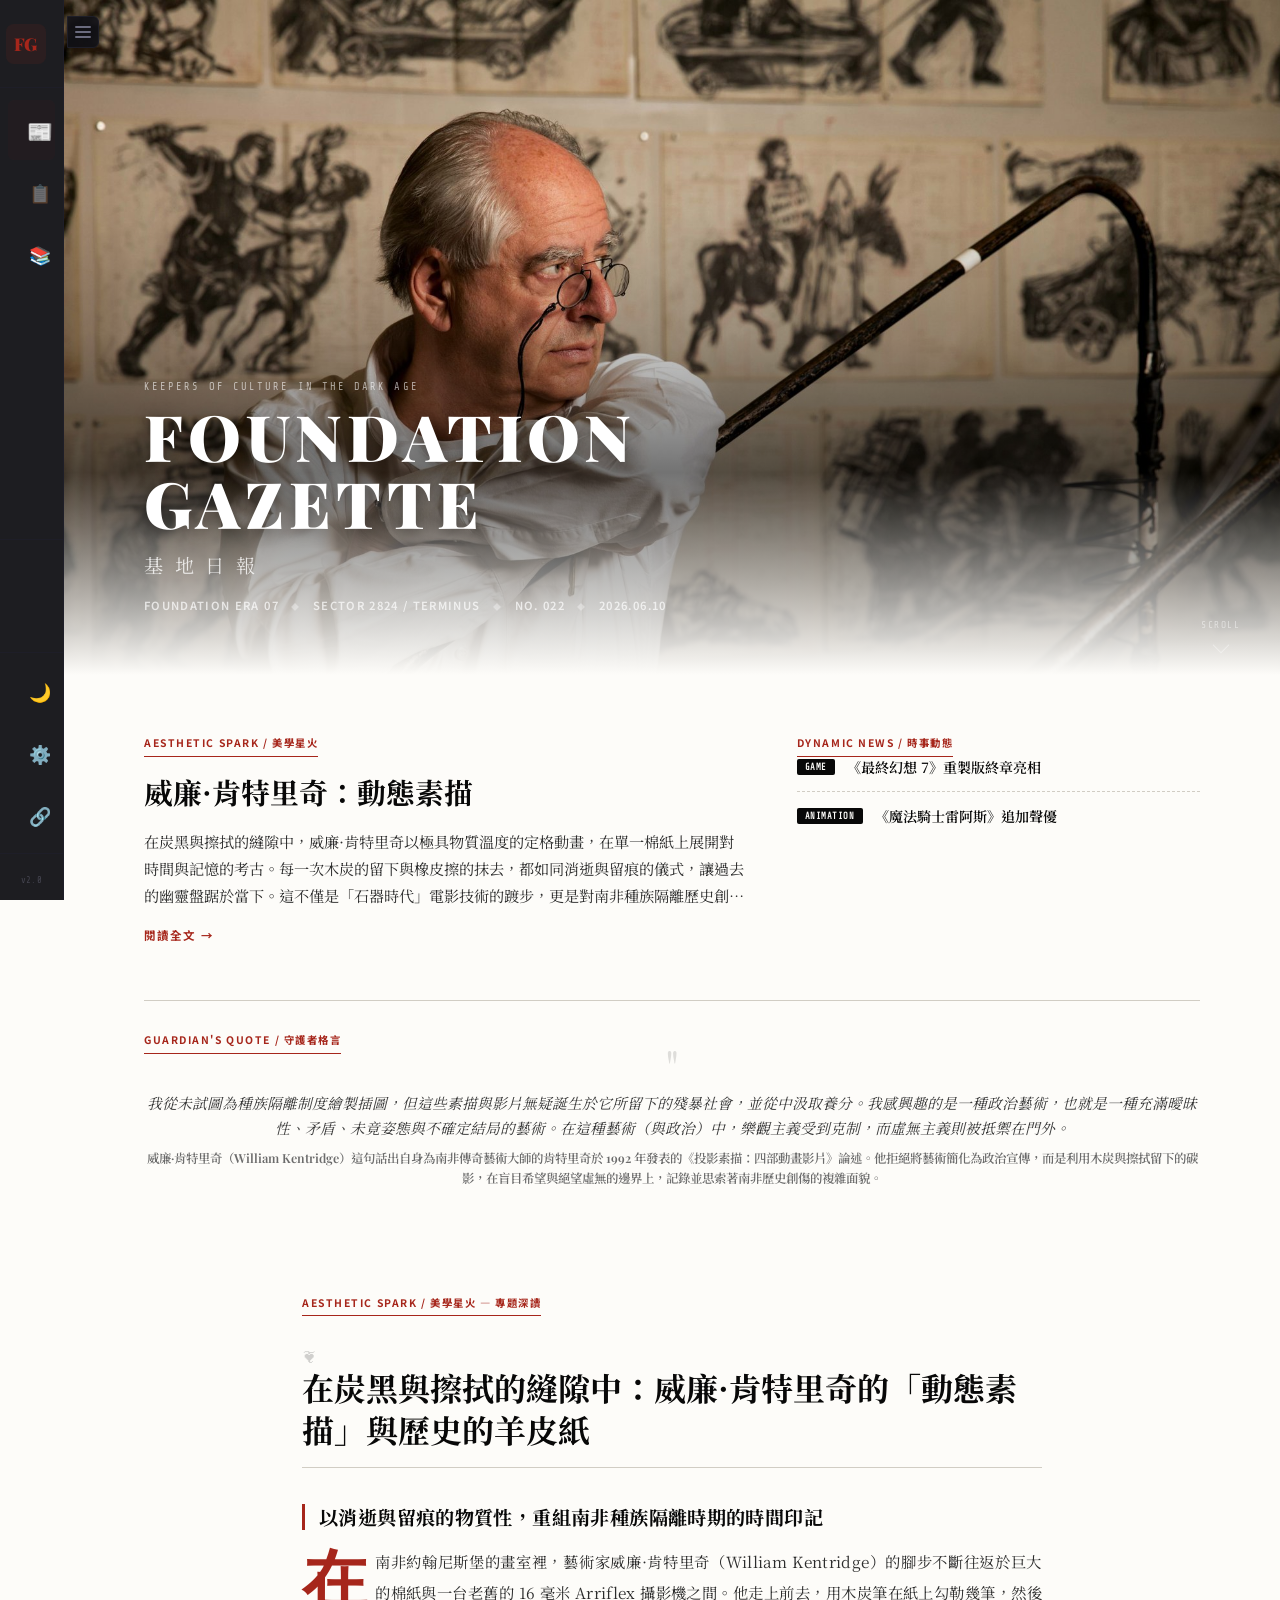
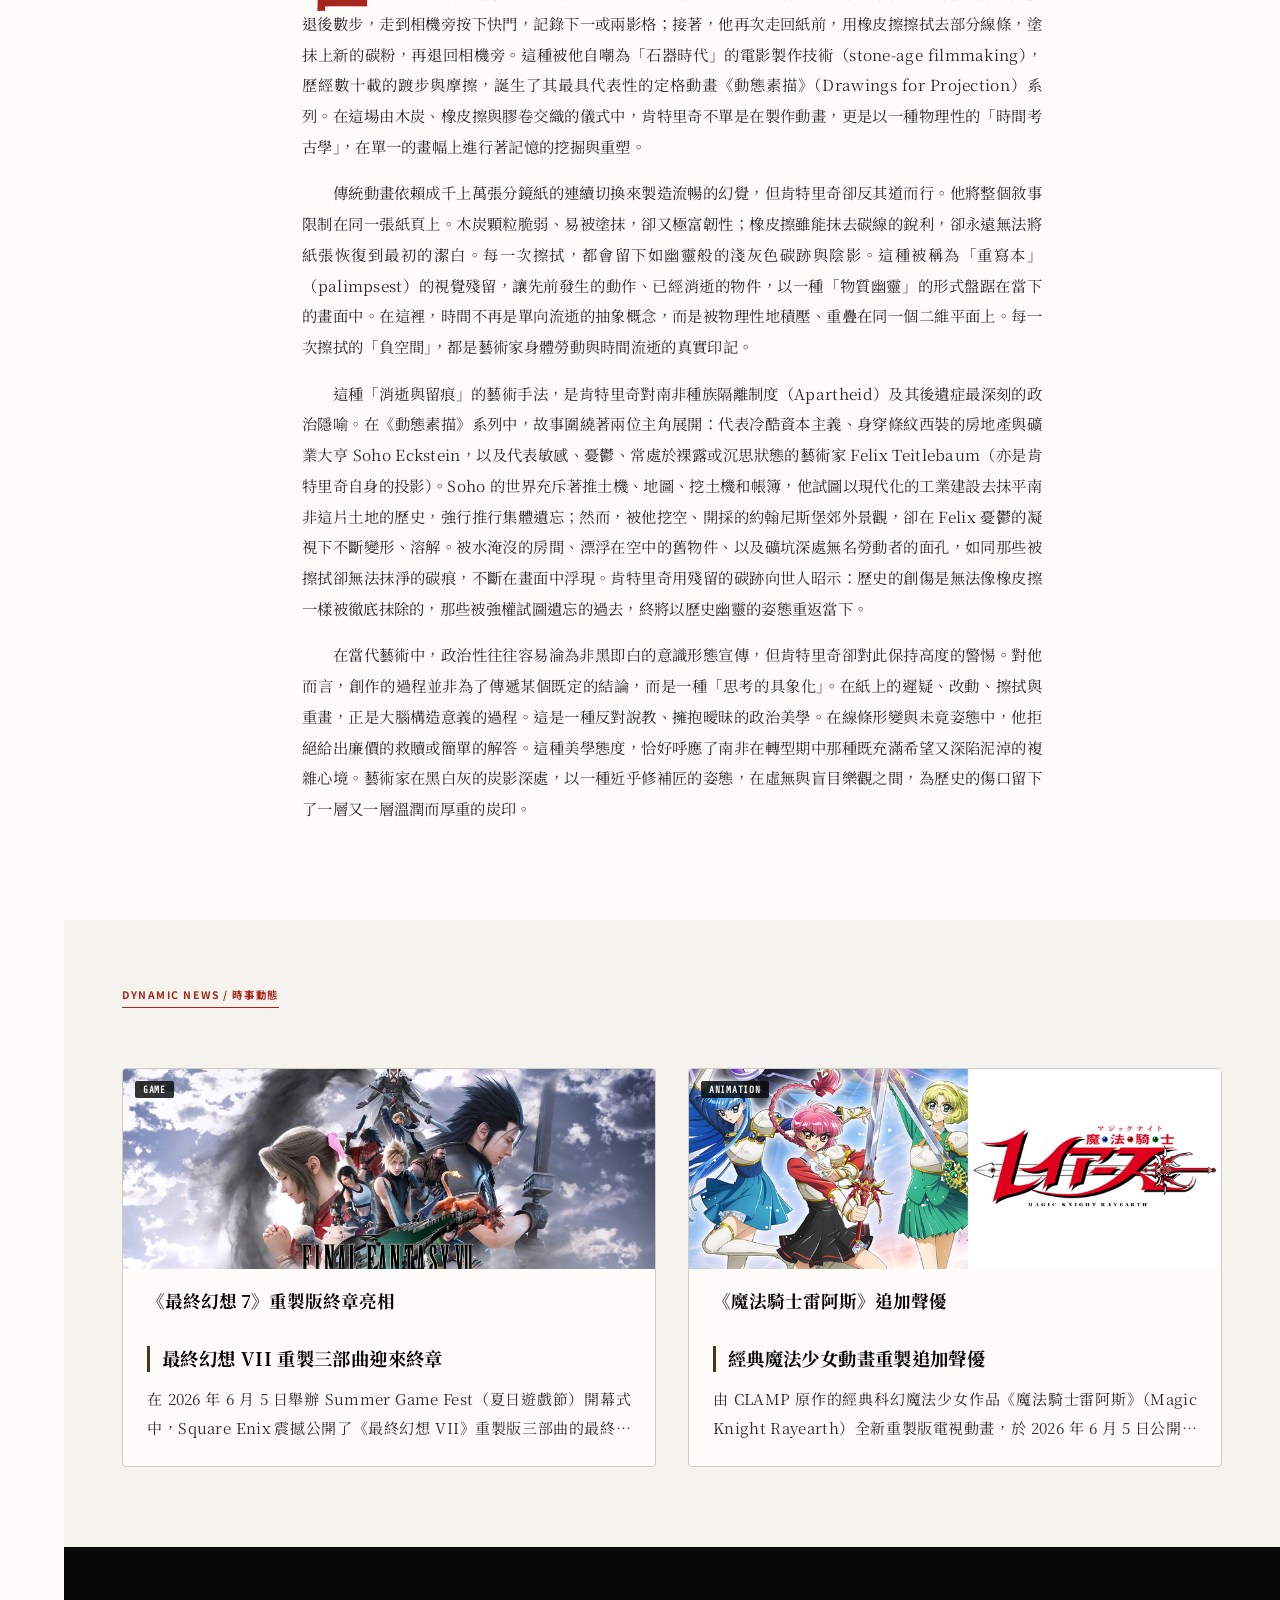
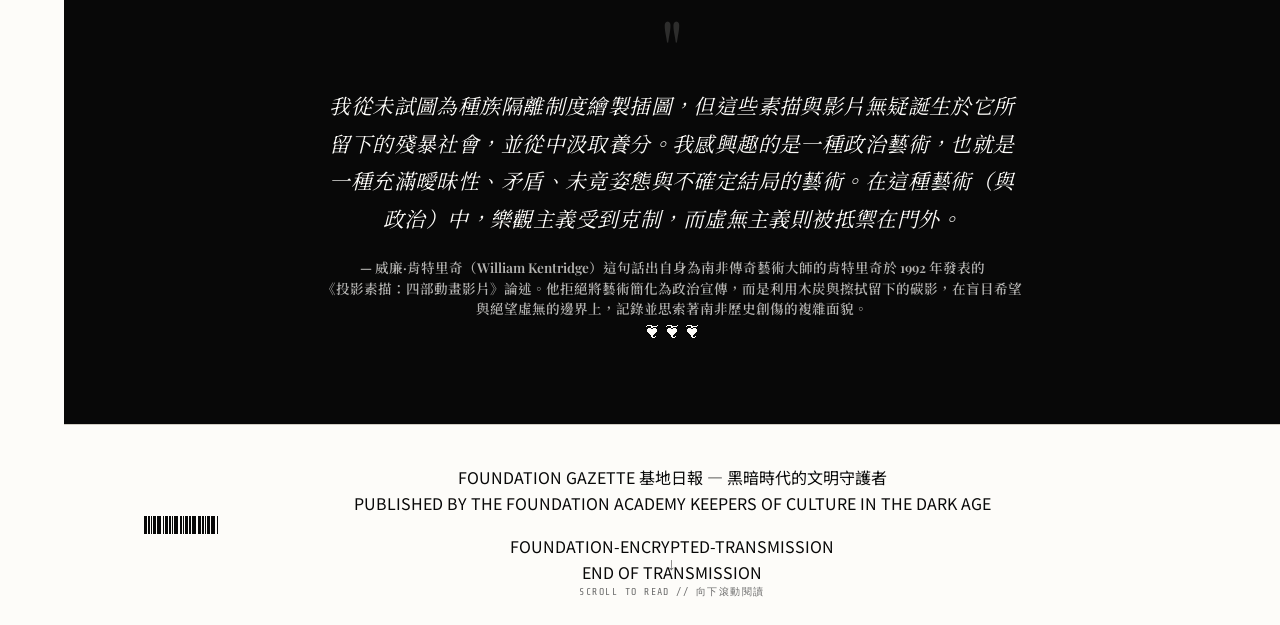
==== index.html @ 56b99ee6 "feat: update Kentridge header visual to TIDF photo, remove Tarkovsky assets, and bypass headless scr" ====
<!DOCTYPE html>
<html lang="zh-TW" data-theme="light">
<head>
    <meta charset="UTF-8">
    <meta name="viewport" content="width=device-width, initial-scale=1.0">
    <title>基地日報 / Foundation Gazette</title>
    <meta name="description" content="KEEPERS OF CULTURE IN THE DARK AGE — 基地日報，黑暗時代的文明守護者">
    <!-- Google Fonts -->
    <link rel="preconnect" href="https://fonts.googleapis.com">
    <link rel="preconnect" href="https://fonts.gstatic.com" crossorigin>
    <link href="https://fonts.googleapis.com/css2?family=Cormorant+Garamond:ital,wght@0,400;0,600;0,700;1,400&family=EB+Garamond:ital,wght@0,400..800;1,400..800&family=Lora:ital,wght@0,400..700;1,400..700&family=Noto+Sans+TC:wght@400;500;700&family=Noto+Serif+TC:wght@400;500;700;900&family=Playfair+Display:ital,wght@0,700;0,900;1,700&family=Share+Tech+Mono&display=swap" rel="stylesheet">
    <link rel="stylesheet" href="style.css?v=20260609">
    <script>
        window.onerror = function(message, source, lineno, colno, error) {
            var div = document.createElement('div');
            div.id = 'debug-error-out';
            div.style.color = 'red';
            div.style.background = 'white';
            div.style.padding = '20px';
            div.style.fontSize = '20px';
            div.style.position = 'fixed';
            div.style.top = '0';
            div.style.left = '0';
            div.style.zIndex = '10000';
            div.innerHTML = "<h3>⚠️ JS Error:</h3>" +
                            "<p><b>Message:</b> " + message + "</p>" +
                            "<p><b>Source:</b> " + source + "</p>" +
                            "<p><b>Line:</b> " + lineno + ", <b>Col:</b> " + colno + "</p>" +
                            "<pre><b>Stack:</b> " + (error ? error.stack : 'No stack trace') + "</pre>";
            document.body.appendChild(div);
            if (!window.location.search.includes('screenshot=true')) {
                alert("⚠️ 發現 JavaScript 執行錯誤！\n\n錯誤訊息: " + message + "\n來源: " + source + "\n行號: " + lineno + "，列號: " + colno + "\n\n詳細堆疊資訊:\n" + (error ? error.stack : '無堆疊資訊'));
            } else {
                console.error("⚠️ JS Error: " + message + " at " + source + ":" + lineno + ":" + colno);
            }
            return false;
        };
    </script>
</head>
<body>

    <!-- Mobile Hamburger Button -->
    <button class="mobile-menu-btn" id="btnMobileMenu" aria-label="選單">
        <span></span><span></span><span></span>
    </button>

    <!-- ═══════════════════════════════════════════════════════════════
         READING PROGRESS BAR
         ═══════════════════════════════════════════════════════════════ -->
    <div id="readingProgress" class="reading-progress" aria-hidden="true"></div>

    <!-- ═══════════════════════════════════════════════════════════════
         FLOATING FEEDBACK NOTIFICATION BANNER
         ═══════════════════════════════════════════════════════════════ -->
    <div id="feedback-banner" class="feedback-banner-hidden">
        <div class="feedback-banner-header">
            <span class="feedback-banner-icon">📝</span>
            <span class="feedback-banner-title">總編輯修改意見 / Feedback</span>
            <button class="feedback-banner-close" id="btnDismissFeedback" title="隱藏">&times;</button>
        </div>
        <div class="feedback-banner-body">
            <p id="feedback-text">無未處理的反饋</p>
            <span id="feedback-time" class="feedback-banner-time">00:00:00</span>
        </div>
    </div>

    <!-- ═══════════════════════════════════════════════════════════════
         COLLAPSIBLE LEFT SIDEBAR
         ═══════════════════════════════════════════════════════════════ -->
    <nav id="sidebar" class="sidebar" aria-label="主選單">
        <!-- Sidebar Toggle Button -->
        <button id="sidebarToggle" class="sidebar-toggle" aria-label="展開/收合側邊選單" title="展開/收合選單">
            <span class="sidebar-toggle-icon">
                <span></span><span></span><span></span>
            </span>
        </button>

        <!-- Brand Area -->
        <div class="sidebar-brand">
            <div class="sidebar-brand-icon">FG</div>
            <span class="sidebar-brand-text">FOUNDATION<br>GAZETTE</span>
        </div>

        <!-- Navigation Links -->
        <ul class="sidebar-nav">
            <li class="sidebar-nav-item">
                <a href="#heroSection" class="sidebar-link" data-tooltip="日報">
                    <span class="sidebar-link-icon">📰</span>
                    <span class="sidebar-link-label">日報</span>
                </a>
            </li>
            <li class="sidebar-nav-item">
                <a href="#" class="sidebar-link disabled" data-tooltip="特報（即將推出）" aria-disabled="true" tabindex="-1">
                    <span class="sidebar-link-icon">📋</span>
                    <span class="sidebar-link-label">特報 <small class="sidebar-badge">SOON</small></span>
                </a>
            </li>
            <li class="sidebar-nav-item">
                <a href="#" class="sidebar-link" data-tooltip="典藏" id="btnSidebarArchive">
                    <span class="sidebar-link-icon">📚</span>
                    <span class="sidebar-link-label">典藏</span>
                </a>
            </li>
        </ul>

        <!-- Issue Selector -->
        <div class="sidebar-archive-wrapper">
            <label for="selectArchive" class="sidebar-archive-label">選擇期數 / ARCHIVES</label>
            <select id="selectArchive" class="sidebar-archive-select">
                <option value="draft">草稿箱 (Latest)</option>
                <option value="2026.06.10">NO. 022 - 2026.06.10</option>
                <option value="2026.06.09">NO. 021 - 2026.06.09</option>
                <option value="2026.06.08">NO. 020 - 2026.06.08</option>
                <option value="2026.06.07">NO. 019 - 2026.06.07</option>
                <option value="2026.06.06">NO. 018 - 2026.06.06</option>
                <option value="2026.06.05">NO. 017 - 2026.06.05</option>
                <option value="2026.06.04">NO. 016 - 2026.06.04</option>
                <option value="2026.06.03">NO. 015 - 2026.06.03</option>
                <option value="2026.06.02">NO. 014 - 2026.06.02</option>
                <option value="2026.06.01">NO. 013 - 2026.06.01</option>
                <option value="2026.05.31">NO. 012 - 2026.05.31</option>
                <option value="2026.05.30">NO. 011 - 2026.05.30</option>
                <option value="2026.05.29">NO. 010 - 2026.05.29</option>
                <option value="2026.05.28">NO. 009 - 2026.05.28</option>
                <option value="2026.05.27">NO. 008 - 2026.05.27</option>
                <option value="2026.05.26">NO. 007 - 2026.05.26</option>
                <option value="2026.05.25">NO. 006 - 2026.05.25</option>
                <option value="2026.05.24">NO. 005 - 2026.05.24</option>
                <option value="2026.05.23">NO. 004 - 2026.05.23</option>
                <option value="2026.05.22">NO. 003 - 2026.05.22</option>
                <option value="2026.05.21">NO. 002 - 2026.05.21</option>
                <option value="2026.05.20">NO. 001 - 2026.05.20</option>
            </select>
        </div>

        <!-- Tool Buttons -->
        <div class="sidebar-tools">
            <button id="btnToggleTheme" class="sidebar-tool-btn" data-tooltip="深色模式" title="切換深色/淺色模式">
                <span class="sidebar-link-icon">🌙</span>
                <span class="sidebar-link-label">深色模式</span>
            </button>
            <button id="btnToggleEditor" class="sidebar-tool-btn" data-tooltip="編輯器" title="開啟編輯器">
                <span class="sidebar-link-icon">⚙️</span>
                <span class="sidebar-link-label">編輯器</span>
            </button>
            <button id="btnOpenShareModal" class="sidebar-tool-btn" data-tooltip="分享卡" title="生成分享卡">
                <span class="sidebar-link-icon">🔗</span>
                <span class="sidebar-link-label">分享卡</span>
            </button>
        </div>

        <!-- Sidebar Footer -->
        <div class="sidebar-footer">
            <span class="sidebar-footer-text">v2.0</span>
        </div>
    </nav>

    <!-- ═══════════════════════════════════════════════════════════════
         MAIN MAGAZINE CONTENT
         ═══════════════════════════════════════════════════════════════ -->
    <main class="magazine" id="magazineMain">

        <!-- ───────────────────────────────────────────────────────────
             HERO SECTION (75vh full-bleed)
             ─────────────────────────────────────────────────────────── -->
        <section id="heroSection" class="hero">
            <div id="heroImage" class="hero-image" role="img" aria-label="封面視覺"></div>
            <div class="hero-overlay"></div>
            <div class="hero-content">
                <div class="hero-masthead-block">
                    <span class="hero-kicker">KEEPERS OF CULTURE IN THE DARK AGE</span>
                    <h1 class="hero-masthead">FOUNDATION GAZETTE</h1>
                    <span class="hero-subtitle">基地日報</span>
                </div>
                <div class="hero-meta">
                    <span id="heroGalaxyEra" class="hero-meta-item">FOUNDATION ERA 01</span>
                    <span class="hero-meta-divider">◆</span>
                    <span id="heroCoordinates" class="hero-meta-item">SECTOR 2824 / TERMINUS</span>
                    <span class="hero-meta-divider">◆</span>
                    <span id="heroEdition" class="hero-meta-item">NO. 001</span>
                    <span class="hero-meta-divider">◆</span>
                    <span id="heroDate" class="hero-meta-item">2026.05.20</span>
                </div>
            </div>
            <div class="hero-scroll-hint" aria-hidden="true">
                <span>SCROLL</span>
                <div class="hero-scroll-arrow"></div>
            </div>
        </section>

        <!-- ───────────────────────────────────────────────────────────
             COVER TOC / BRIEF SECTION
             ─────────────────────────────────────────────────────────── -->
        <section id="coverToc" class="cover-toc reveal-on-scroll">
            <div class="toc-container">
                <!-- Main Article Preview -->
                <div class="toc-main">
                    <div class="toc-tag">AESTHETIC SPARK / 美學星火</div>
                    <h2 id="tocSparkTitle" class="toc-title">新造型主義與美學主張</h2>
                    <p id="tocSparkIntro" class="toc-intro">在廢墟與重建的交界，我們看見秩序的誕生。通過極簡的幾何構成，藝術不再傾訴，而是重建宇宙法則的起點...</p>
                    <a href="#articleSection" class="toc-read-more">閱讀全文 →</a>
                </div>

                <!-- News Headlines -->
                <div class="toc-news">
                    <div class="toc-tag">DYNAMIC NEWS / 時事動態</div>
                    <ul id="tocNewsList" class="toc-news-list">
                        <li class="toc-news-item">
                            <a href="#newsSection">
                                <span class="toc-news-cat">GAME</span>
                                <span class="toc-news-title">《空洞騎士：絲之歌》發布全新預告，揭示絲線美學</span>
                            </a>
                        </li>
                        <li class="toc-news-item">
                            <a href="#newsSection">
                                <span class="toc-news-cat">ART</span>
                                <span class="toc-news-title">數位美術館開放「構成主義」線上特展</span>
                            </a>
                        </li>
                    </ul>
                </div>

                <!-- Guardian's Quote Preview -->
                <div class="toc-quote">
                    <div class="toc-tag">GUARDIAN'S QUOTE / 守護者格言</div>
                    <blockquote>
                        <span class="toc-quote-mark">"</span>
                        <p id="tocQuoteText" class="toc-quote-text">藝術不是描繪可見之物，而是把不可見之物創造為可見。</p>
                        <cite id="tocQuoteAuthor" class="toc-quote-cite">— 保羅·克利 (Paul Klee)</cite>
                    </blockquote>
                </div>
            </div>
            <div class="scroll-indicator" id="scrollIndicator">
                <a href="#articleSection">
                    <span class="scroll-arrow">↓</span>
                    <span class="scroll-text">SCROLL TO READ // 向下滾動閱讀</span>
                </a>
            </div>
        </section>

        <!-- ───────────────────────────────────────────────────────────
             ARTICLE DEEP READING SECTION
             ─────────────────────────────────────────────────────────── -->
        <section id="articleSection" class="deep-reading reveal-on-scroll">
            <div class="reading-container">
                <div class="reading-header">
                    <span class="section-label">AESTHETIC SPARK / 美學星火 — 專題深讀</span>
                    <div class="section-ornament">❦</div>
                </div>
                <h2 id="readingTitle" class="reading-title">新造型主義與美學主張</h2>
                <div id="readingBody" class="reading-body">
                    <p>新造型主義（Neo-Plasticism）的精髓在於尋求本質與純粹的平衡。在混亂的銀河洪流中，我們藉由水平與垂直的交錯，繪製出安頓心靈的座標。</p>
                    <h4>秩序的重建與回歸</h4>
                    <p>我們拋棄了具象的描繪，回歸到原色與直角。因為在這個動盪的宇宙裡，只有最純粹的數學秩序才能帶來恆久的平靜。</p>
                    <blockquote class="article-slogan">藝術不是描繪可見之物，而是把不可見之物創造為可見。</blockquote>
                </div>
            </div>
        </section>

        <!-- ───────────────────────────────────────────────────────────
             NEWS GRID SECTION
             ─────────────────────────────────────────────────────────── -->
        <section id="newsSection" class="news-grid reveal-on-scroll">
            <div class="news-grid-container">
                <div class="news-grid-header">
                    <span class="section-label">DYNAMIC NEWS / 時事動態</span>
                    <div class="news-grid-header-line"></div>
                </div>
                <div id="newsCards" class="news-cards">
                    <!-- News cards will be rendered here dynamically by JS -->
                    <article class="news-card">
                        <div class="news-card-image" role="img" aria-label="新聞插圖"></div>
                        <div class="news-card-body">
                            <span class="news-card-badge">GAME</span>
                            <h3 class="news-card-title">《空洞騎士：絲之歌》發布全新預告，揭示絲線美學</h3>
                            <p class="news-card-excerpt">遊戲以細膩的手繪美術與流暢的動作設計，再次定義獨立遊戲的視覺標竿。</p>
                        </div>
                    </article>
                    <article class="news-card">
                        <div class="news-card-image" role="img" aria-label="新聞插圖"></div>
                        <div class="news-card-body">
                            <span class="news-card-badge">ART</span>
                            <h3 class="news-card-title">數位美術館開放「構成主義」線上特展</h3>
                            <p class="news-card-excerpt">跨越時空的藝術對話，將二十世紀的前衛運動帶入虛擬展廳。</p>
                        </div>
                    </article>
                </div>
            </div>
        </section>

        <!-- ───────────────────────────────────────────────────────────
             QUOTE BANNER SECTION
             ─────────────────────────────────────────────────────────── -->
        <section id="quoteSection" class="quote-banner reveal-on-scroll">
            <div class="quote-banner-container">
                <span class="quote-banner-mark">"</span>
                <blockquote id="bannerQuoteText" class="quote-banner-text">藝術不是描繪可見之物，而是把不可見之物創造為可見。</blockquote>
                <cite id="bannerQuoteAuthor" class="quote-banner-author">— 保羅·克利 (Paul Klee)</cite>
                <div class="quote-banner-ornament">❦ ❦ ❦</div>
            </div>
        </section>

        <!-- ───────────────────────────────────────────────────────────
             MAGAZINE FOOTER
             ─────────────────────────────────────────────────────────── -->
        <footer class="magazine-footer">
            <div class="magazine-footer-inner">
                <div class="footer-brand">
                    <span class="footer-title">FOUNDATION GAZETTE</span>
                    <span class="footer-subtitle">基地日報 — 黑暗時代的文明守護者</span>
                </div>
                <div class="footer-credits">
                    <span>PUBLISHED BY THE FOUNDATION ACADEMY</span>
                    <span>KEEPERS OF CULTURE IN THE DARK AGE</span>
                </div>
                <div class="footer-barcode" aria-hidden="true">
                    <div class="barcode">
                        <span></span><span></span><span></span><span></span><span></span>
                        <span></span><span></span><span></span><span></span><span></span>
                        <span></span><span></span><span></span><span></span><span></span>
                        <span></span><span></span><span></span><span></span><span></span>
                        <span></span>
                    </div>
                    <span class="footer-barcode-text">FOUNDATION-ENCRYPTED-TRANSMISSION</span>
                </div>
                <div class="footer-end-line">
                    <span>END OF TRANSMISSION</span>
                </div>
            </div>
        </footer>

    </main>

    <!-- ═══════════════════════════════════════════════════════════════
         EDITOR DRAWER (slides in from right, hidden by default)
         ═══════════════════════════════════════════════════════════════ -->
    <div id="editorOverlay" class="editor-overlay" aria-hidden="true"></div>
    <aside id="editorDrawer" class="editor-drawer" aria-label="編輯器面板" aria-hidden="true">
        <header class="editor-drawer-header">
            <div class="editor-drawer-title">
                <h2>基地日報編輯台</h2>
                <span class="editor-drawer-subtitle">FOUNDATION GAZETTE CONTROL PANEL</span>
            </div>
            <button id="btnCloseEditor" class="editor-drawer-close" aria-label="關閉編輯器" title="關閉編輯器">&times;</button>
        </header>

        <div class="editor-drawer-body">
            <!-- File Drop Zone -->
            <div class="drop-zone" id="dropZone">
                <p>拖曳 <code>draft.json</code> 至此或點擊上傳</p>
                <input type="file" id="fileInput" accept=".json" style="display: none;">
            </div>

            <div class="editor-accordion">
                <!-- 分組 1：期刊基礎資訊 -->
                <div class="accordion-item open">
                    <div class="accordion-header">📰 期數與基本設定</div>
                    <div class="accordion-content">
                        <!-- Section: Metadata -->
                        <section class="panel-section" style="margin: 0; padding: 0; border: none; box-shadow: none; background: transparent;">
                            <h3>一、 表頭資訊 / Metadata</h3>
                            <div class="input-row">
                                <div class="input-group">
                                    <label for="inputGalaxyEra">銀河紀元 / GALAXY ERA</label>
                                    <input type="text" id="inputGalaxyEra" value="FOUNDATION ERA 01">
                                </div>
                                <div class="input-group">
                                    <label for="inputDate">日期 / DATE</label>
                                    <input type="text" id="inputDate" value="2026.05.20">
                                </div>
                            </div>
                            <div class="input-row">
                                <div class="input-group">
                                    <label for="inputCoordinates">星區座標 / SPACE COORDINATES</label>
                                    <input type="text" id="inputCoordinates" value="SECTOR 2824 / TERMINUS">
                                </div>
                                <div class="input-group">
                                    <label>版面配置 / LAYOUT TEMPLATE</label>
                                    <div class="readonly-badge" id="labelLayoutScheme">經典分欄 (Classic Split)</div>
                                </div>
                            </div>
                            <div class="input-row" style="margin-top: 6px;">
                                <div class="input-group" style="flex-direction: row; align-items: center; gap: 8px;">
                                    <input type="checkbox" id="toggleInkFilter" style="width: 16px; height: 16px; cursor: pointer; accent-color: var(--ui-accent); margin: 0;">
                                    <label for="toggleInkFilter" style="cursor: pointer; user-select: none; font-size: 0.72rem; text-transform: uppercase; letter-spacing: 0.05em; color: var(--ui-text-muted);">啟用復古油墨濾鏡 / Vintage Ink Filter</label>
                                </div>
                            </div>
                        </section>
                    </div>
                </div>

                <!-- 分組 2：美學星火專題 -->
                <div class="accordion-item">
                    <div class="accordion-header">✨ 美學星火專題</div>
                    <div class="accordion-content">
                        <!-- Section: Aesthetic Spark -->
                        <section class="panel-section" style="margin: 0 0 16px 0; padding: 0; border: none; box-shadow: none; background: transparent;">
                            <h3>二、 美學星火 / Aesthetic Spark</h3>
                            <div class="input-group">
                                <label for="inputSparkTitle">主標題 / Article Title</label>
                                <input type="text" id="inputSparkTitle" value="新造型主義與美學主張">
                            </div>
                            <div class="input-group">
                                <label for="inputSparkFullTitle">專題深讀標題 / Full Article Title (留空則與主標題相同)</label>
                                <input type="text" id="inputSparkFullTitle" value="">
                            </div>
                            <div class="input-group">
                                <label for="inputSparkIntro">封面簡介 / Cover Intro (顯示於第一頁)</label>
                                <textarea id="inputSparkIntro" rows="3">在廢墟與重建的交界，我們看見秩序的誕生。通過極簡的幾何構成，藝術不再傾訴，而是重建宇宙法則的起點...</textarea>
                            </div>
                            <div class="input-group">
                                <label for="inputShareCardText">分享卡專用內文 / Share Card Intro (亞歷斯專用，直向卡專用不破壞排版)</label>
                                <textarea id="inputShareCardText" rows="2" placeholder="由亞歷斯精心撰寫的分享卡專用文字，建議 45 字以內..."></textarea>
                            </div>
                            <div class="input-group">
                                <label for="inputSparkContent">專文內容 / Full Article (使用 #### 標記小標，> 標記金句)</label>
                                <textarea id="inputSparkContent" rows="8">新造型主義（Neo-Plasticism）的精髓在於尋求本質與純粹的平衡。在混亂的銀河洪流中，我們藉由水平與垂直的交錯，繪製出安頓心靈的座標。

#### 秩序的重建與回歸
我們拋棄了具象的描繪，回歸到原色與直角。因為在這個動盪的宇宙裡，只有最純粹的數學秩序才能帶來恆久的平靜。

> 藝術不是描繪可見之物，而是把不可見之物創造為可見。</textarea>
                            </div>
                        </section>

                        <!-- Section: Quote -->
                        <section class="panel-section" style="margin: 0 0 16px 0; padding: 0; border: none; box-shadow: none; background: transparent;">
                            <h3>三、 守護者格言 / Guardian's Quote</h3>
                            <div class="input-group">
                                <label for="inputQuoteText">格言內容 / Quote</label>
                                <textarea id="inputQuoteText" rows="3">藝術不是描繪可見之物，而是把不可見之物創造為可見。</textarea>
                            </div>
                            <div class="input-group">
                                <label for="inputQuoteAuthor">發表者 / Author</label>
                                <input type="text" id="inputQuoteAuthor" value="保羅·克利 (Paul Klee)">
                            </div>
                        </section>

                        <!-- Section: Visual Artifact -->
                        <section class="panel-section" style="margin: 0; padding: 0; border: none; box-shadow: none; background: transparent;">
                            <h3>五、 視覺造物 / Visual Artifact</h3>
                            <div class="input-group">
                                <label for="inputImageUrl">影像網址 / Image URL</label>
                                <div style="display: flex; gap: 8px;">
                                    <input type="text" id="inputImageUrl" value="https://images.unsplash.com/photo-1579783902614-a3fb3927b6a5?q=80&w=800&auto=format&fit=crop" style="flex: 1;">
                                    <input type="file" id="inputImageFile" accept="image/*" style="display: none;">
                                    <button type="button" class="btn btn-secondary" id="btnUploadImageFile" style="padding: 0 12px; font-size: 0.8rem; white-space: nowrap; margin-top: 0; min-height: 38px; flex: none;">上傳</button>
                                </div>
                            </div>
                            <div class="input-group">
                                <label for="inputImageCaption">圖說 / Caption</label>
                                <input type="text" id="inputImageCaption" value="色彩與線條的抽象交織">
                            </div>
                        </section>
                    </div>
                </div>

                <!-- 分組 3：時事動態 -->
                <div class="accordion-item">
                    <div class="accordion-header">🔥 時事新聞編輯</div>
                    <div class="accordion-content">
                        <!-- Section: News -->
                        <section class="panel-section" style="margin: 0; padding: 0; border: none; box-shadow: none; background: transparent;">
                            <h3>四、 時事新聞 / Dynamic News</h3>
                            <div id="newsInputsContainer">
                                <!-- Dynamic inputs will be rendered here by JS -->
                            </div>
                        </section>
                    </div>
                </div>
            </div>
        </div>

        <!-- Editor Bottom Buttons -->
        <div class="editor-drawer-actions">
            <div style="display: flex; gap: 12px; width: 100%;">
                <button class="btn btn-secondary" id="btnDownloadJson" style="flex: 1;">儲存編輯草稿 JSON</button>
                <button class="btn btn-primary" id="btnExportPng" style="flex: 1;">輸出日報網頁(PNG)</button>
            </div>
            <button class="btn btn-secondary" id="btnClearDraft" style="font-size: 0.8rem; padding: 8px; border-color: #442222; color: #ff9999; background: #221111; width: 100%;">⚠️ 重設為預設草稿 (清除瀏覽器存檔)</button>
        </div>

        <footer class="editor-drawer-footer">
            <p>基地日報編輯台系統 v2.0 | 專屬視覺總監版</p>
        </footer>
    </aside>

    <!-- ═══════════════════════════════════════════════════════════════
         HIDDEN EXPORT CONTAINER (off-screen, for html2canvas PNG export)
         Preserves ALL original gazette-card IDs and structure exactly.
         ═══════════════════════════════════════════════════════════════ -->
    <div class="offscreen-export-container" aria-hidden="true" style="position: absolute; left: -9999px; top: 0; pointer-events: none;">
        <article class="gazette-card" id="gazetteCard">
            <!-- Paper texture overlay -->
            <div class="paper-texture"></div>

            <!-- 1. COVER PAGE SECTION -->
            <div class="gazette-page cover-page">
                <!-- Gazette Header -->
                <header class="gazette-header">
                    <div class="header-top-meta">
                        <span id="cardGalaxyEra">FOUNDATION ERA 01</span>
                        <span class="header-divider">◆</span>
                        <span id="cardCoordinates">SECTOR 2824 / TERMINUS</span>
                        <span class="header-divider">◆</span>
                        <span id="cardEdition">NO. 001</span>
                    </div>

                    <div class="header-title-block">
                        <h1 class="eng-title">FOUNDATION GAZETTE</h1>
                        <h2 class="chi-title">基地日報</h2>
                    </div>

                    <div class="header-bottom-meta">
                        <span class="meta-left">KEEPERS OF CULTURE IN THE DARK AGE</span>
                        <span id="cardDate" class="meta-right">2026.05.20</span>
                    </div>
                </header>

                <!-- Gazette Body Grid -->
                <div class="gazette-body">
                    <!-- Left Main Column (Aesthetic Spark & Image) -->
                    <div class="body-col-main">
                        <!-- Aesthetic Spark Section -->
                        <section class="section-spark">
                            <div class="section-tag">AESTHETIC SPARK / 美學星火</div>
                            <h3 id="cardSparkTitle" class="spark-title">新造型主義與美學主張</h3>
                            <div id="cardSparkIntro" class="spark-content">
                                <p>在廢墟與重建的交界，我們看見秩序的誕生。通過極簡的幾何構成，藝術不再傾訴，而是重建宇宙法則的起點...</p>
                            </div>
                        </section>

                        <!-- Visual Artifact Section -->
                        <section class="section-artifact">
                            <div class="section-tag">VISUAL ARTIFACT / 視覺造物</div>
                            <div class="artifact-frame">
                                <div id="cardImage" class="gazette-image-div" role="img" aria-label="Visual Artifact"></div>
                                <div class="image-error-placeholder" id="cardImageError" style="display: none;">
                                    <div class="placeholder-icon">📡</div>
                                    <div class="placeholder-text">影像暫停連線 / NO SIGNAL</div>
                                    <div class="placeholder-subtext">請確認圖片連結是否有效</div>
                                </div>
                            </div>
                            <p id="cardImageCaption" class="artifact-caption">色彩與線條的抽象交織</p>
                        </section>
                    </div>

                    <!-- Right Sidebar (News & Quote) -->
                    <div class="body-col-sidebar">
                        <!-- Dynamic News Section -->
                        <section class="section-news">
                            <div class="section-tag">DYNAMIC NEWS / 時事動態</div>
                            <ul class="news-list" id="cardNewsList">
                                <li>
                                    <span class="news-cat">GAME</span>
                                    <span class="news-headline">《空洞騎士：絲之歌》發布全新預告，揭示絲線美學</span>
                                </li>
                                <li>
                                    <span class="news-cat">ART</span>
                                    <span class="news-headline">數位美術館開放「構成主義」線上特展</span>
                                </li>
                            </ul>
                        </section>

                        <!-- Guardian's Quote Section -->
                        <section class="section-quote">
                            <div class="section-tag">GUARDIAN'S QUOTE / 守護者格言</div>
                            <blockquote class="quote-block">
                                <span class="quote-mark">"</span>
                                <p id="cardQuoteText">藝術不是描繪可見之物，而是把不可見之物創造為可見。</p>
                                <cite id="cardQuoteAuthor">— 保羅·克利 (Paul Klee)</cite>
                            </blockquote>
                        </section>

                        <!-- Printer's Ornament -->
                        <div class="sidebar-ornament">❦ ❦ ❦</div>

                        <!-- Sci-fi Barcode / Cosmic Code -->
                        <div class="cosmic-signature">
                            <div class="barcode">
                                <span></span><span></span><span></span><span></span><span></span><span></span><span></span><span></span><span></span><span></span><span></span><span></span><span></span><span></span><span></span><span></span><span></span><span></span><span></span><span></span><span></span>
                            </div>
                            <span class="signature-text">FOUNDATION-ENCRYPTED-TRANSMISSION</span>
                        </div>
                    </div>
                </div>

                <!-- Cover Page Footer -->
                <footer class="gazette-footer">
                    <span>PUBLISHED BY THE FOUNDATION ACADEMY</span>
                    <span>KEEPERS OF CULTURE IN THE DARK AGE</span>
                </footer>
            </div>

            <!-- 2. ARTICLE SECTION (DOWNWARD EXTENSION) -->
            <div class="gazette-page articles-page">
                <!-- Double line divider separating cover from articles -->
                <div class="cover-divider"></div>

                <!-- Gazette Articles Section (Downward extension) -->
                <div class="gazette-articles" id="cardArticlesArea">
                    <!-- Articles will be rendered here dynamically -->
                </div>

                <!-- Outer/Final Page Footer -->
                <footer class="gazette-footer">
                    <span>END OF TRANSMISSION</span>
                    <span>FOUNDATION GAZETTE - SECURED ARCHIVE</span>
                </footer>
            </div>
        </article>
    </div>

    <!-- ═══════════════════════════════════════════════════════════════
         SHARE MODAL (preserved EXACTLY from original)
         ═══════════════════════════════════════════════════════════════ -->
    <div class="share-modal-overlay" id="shareModalOverlay" style="display: none;">
        <div class="share-modal">
            <header class="modal-header">
                <div class="modal-header-title">
                    <h3>社群導讀與分享卡生成器</h3>
                    <span class="modal-subtitle">SOCIAL TEASER & SHARE CARD GENERATOR</span>
                </div>
                <button class="modal-close-btn" id="btnCloseShareModal">&times;</button>
            </header>
            <div class="modal-body">
                <div class="modal-col-left">
                    <label class="modal-label">📝 社群導讀引言 (已根據選題自動生成)：</label>
                    <textarea id="shareTeaserText" rows="10" readonly></textarea>
                    <button class="btn btn-primary" id="btnCopyTeaserText" style="margin-top: 12px; width: 100%;">📋 複製導讀文案</button>
                </div>
                <div class="modal-col-right">
                    <label class="modal-label">🖼️ 社群分享卡預覽 (可用於手機群組分享)：</label>
                    <div class="share-card-container">
                        <!-- 9:16 vertical share card styled with ivory paper theme -->
                        <div class="share-card" id="shareCard">
                            <div class="share-card-border-wrap">
                                <div class="share-card-paper">
                                    <div class="share-card-header">
                                        <span class="share-card-era">FOUNDATION GAZETTE</span>
                                        <span class="share-card-vol">N° 02</span>
                                        <span class="share-card-date" id="shareCardDate">2026.05.21</span>
                                    </div>
                                    <div class="share-card-content">
                                        <div class="share-card-img-frame">
                                            <div id="shareCardImage" class="share-card-image-div" role="img" aria-label="Main Visual"></div>
                                        </div>
                                        <div class="share-content-box">
                                            <span class="share-spark-badge">— AESTHETIC SPARK —</span>
                                            <h4 class="share-card-title" id="shareCardTitle">主標題</h4>
                                            <div class="share-divider-line"></div>
                                            <p class="share-card-intro" id="shareCardIntro">簡介</p>
                                        </div>
                                    </div>
                                    <div class="share-card-footer">
                                        <div class="share-card-news">
                                            <div class="share-news-item" id="shareCardNews1">
                                                <div class="share-news-tag-wrapper">
                                                    <span class="share-news-tag" id="shareCardNewsTag1">ANIMATION</span>
                                                </div>
                                                <span class="share-news-title" id="shareCardNewsTitle1">新聞標題</span>
                                            </div>
                                            <div class="share-news-item" id="shareCardNews2">
                                                <div class="share-news-tag-wrapper">
                                                    <span class="share-news-tag" id="shareCardNewsTag2">GAME</span>
                                                </div>
                                                <span class="share-news-title" id="shareCardNewsTitle2">新聞標題</span>
                                            </div>
                                        </div>
                                        <div class="share-footer-bottom">
                                            <div class="qr-code-placeholder">
                                                <div class="simulated-qr">
                                                    <span></span><span></span><span></span><span></span>
                                                    <span></span><span></span><span></span><span></span>
                                                    <span></span><span></span><span></span><span></span>
                                                    <span></span><span></span><span></span><span></span>
                                                </div>
                                            </div>
                                            <div class="share-card-footer-text">
                                                <span class="scan-to-read">SCAN QR TO READ DIGITAL GAZETTE // 掃碼閱讀數位日報</span>
                                                <span class="secure-trans">FOUNDATION SECURED TRANSMISSION PROTOCOL // ARCHIVE N° 02</span>
                                            </div>
                                        </div>
                                    </div>
                                </div>
                            </div>
                        </div>
                    </div>
                    <button class="btn btn-primary" id="btnDownloadShareCard" style="margin-top: 12px; width: 100%;">🖼️ 下載直向分享卡 (PNG)</button>
                </div>
            </div>
        </div>
    </div>
    
    <!-- News Detail Modal -->
    <div class="share-modal-overlay" id="newsDetailModal" style="display: none;">
        <div class="share-modal" style="max-width: 700px; width: 90%;">
            <header class="modal-header">
                <div class="modal-header-title">
                    <span class="news-card-badge" id="newsModalBadge" style="position: static; display: inline-block; margin-bottom: 8px;">GAME</span>
                    <h2 id="newsModalTitle" style="font-family: 'Noto Serif TC', serif; font-size: 1.35rem; color: var(--mag-text); line-height: 1.4; margin: 0;"></h2>
                </div>
                <button class="modal-close-btn" id="btnCloseNewsModal">&times;</button>
            </header>
            <div class="modal-body" style="display: block; padding: 24px; max-height: 65vh; overflow-y: auto;">
                <div id="newsModalImage" style="width: 100%; height: 300px; background-size: cover; background-position: center; border-radius: 8px; margin-bottom: 20px; display: none;"></div>
                <!-- 新增：新聞圖片說明區 -->
                <div id="newsModalImageCaption" style="font-family: 'Noto Serif TC', serif; font-size: 0.78rem; color: var(--mag-text-light); margin-top: -12px; margin-bottom: 20px; text-align: center; font-style: italic; display: none;"></div>
                <div id="newsModalExcerpt" style="font-family: 'Noto Serif TC', serif; font-size: 0.95rem; line-height: 1.8; color: var(--mag-text-body); text-align: justify; white-space: pre-wrap;"></div>
            </div>
        </div>
    </div>

    <!-- Immersive Analog Ink Filter Definition -->
    <svg style="position: absolute; width: 0; height: 0;" xmlns="http://www.w3.org/2000/svg">
      <defs>
        <filter id="ink-bleed">
          <feTurbulence type="fractalNoise" baseFrequency="0.04" numOctaves="3" result="noise" />
          <feDisplacementMap in="SourceGraphic" in2="noise" scale="1.2" xChannelSelector="R" yChannelSelector="G" result="displaced" />
          <feGaussianBlur in="displaced" stdDeviation="0.35" result="blurred" />
          <feMerge>
            <feMergeNode in="blurred" />
            <feMergeNode in="SourceGraphic" opacity="0.3" />
          </feMerge>
        </filter>
      </defs>
    </svg>

    <!-- 自動存檔提示浮動小標籤 -->
    <div id="editorAutosaveToast" class="autosave-toast">💾 草稿已自動存檔</div>

    <!-- html2canvas Library -->
    <script src="html2canvas.min.js"></script>
    <script src="data/archive_data.js?v=20260610" defer></script>
    <script src="app.js?v=20260610" defer></script>
</body>
</html>
---- style.css ----
/* ==========================================================================
   FOUNDATION GAZETTE — Magazine Website Design System
   Complete CSS for premium editorial magazine layout
   ========================================================================== */


/* ==========================================================================
   1. CSS CUSTOM PROPERTIES
   ========================================================================== */

:root {
    /* Magazine Light Theme (default) */
    --mag-bg: var(--paper-bg, #fdfcf9);
    --mag-bg-alt: #f5f3ee;
    --mag-text: #080808;
    --mag-text-body: #2c2c2c;
    --mag-text-muted: #3a3a3a;
    --mag-text-light: #6b6b6b;
    --mag-accent: var(--paper-accent, #a6261b);
    --mag-accent-light: var(--paper-accent-alpha-04, rgba(166, 38, 27, 0.08));
    --mag-border: var(--paper-border-light, #e0ddd6);
    --mag-border-dark: #080808;
    --mag-shadow: rgba(0, 0, 0, 0.08);

    /* UI (sidebar, editor drawer) */
    --ui-bg: #0d0d12;
    --ui-sidebar-bg: #111116;
    --ui-border: #1e1e28;
    --ui-text: #e2e2ec;
    --ui-text-muted: #6b6b7e;
    --ui-accent: #58a6ff;
    --ui-accent-hover: #79b8ff;
    --ui-input-bg: #1a1a24;

    /* Sidebar Dimensions */
    --sidebar-width: 64px;
    --sidebar-expanded: 260px;

    /* Legacy paper tokens — preserved for gazette-card PNG export */
    --paper-bg: #fdfcf9;
    --paper-border: #080808;
    --paper-border-light: #d1cdc4;
    --paper-text: #080808;
    --paper-text-light: #3a3a3a;
    --paper-accent: #a6261b;
    --paper-accent-alpha-04: rgba(166, 38, 27, 0.04);
    --paper-accent-alpha-45: rgba(166, 38, 27, 0.45);
}

/* Dark Theme */
[data-theme="dark"] {
    --mag-bg: #111114;
    --mag-bg-alt: #1a1a1e;
    --mag-text: #e8e6e1;
    --mag-text-body: #d0cec8;
    --mag-text-muted: #9a9890;
    --mag-text-light: #6b6964;
    --mag-accent: #d4483b;
    --mag-accent-light: rgba(212, 72, 59, 0.12);
    --mag-border: #2a2a2e;
    --mag-border-dark: #e8e6e1;
    --mag-shadow: rgba(0, 0, 0, 0.3);
}


/* ==========================================================================
   2. RESET & BASE STYLES
   ========================================================================== */

*,
*::before,
*::after {
    box-sizing: border-box;
    margin: 0;
    padding: 0;
}

html {
    scroll-behavior: smooth;
    -webkit-text-size-adjust: 100%;
}

body {
    font-family: 'Noto Sans TC', sans-serif;
    background: var(--mag-bg);
    color: var(--mag-text);
    line-height: 1.6;
    overflow-x: hidden;
    -webkit-font-smoothing: antialiased;
    -moz-osx-font-smoothing: grayscale;
}

/* Scrollbar Styling */
::-webkit-scrollbar {
    width: 6px;
}

::-webkit-scrollbar-track {
    background: transparent;
}

::-webkit-scrollbar-thumb {
    background: var(--mag-border);
    border-radius: 3px;
}

::-webkit-scrollbar-thumb:hover {
    background: var(--mag-text-light);
}

[data-theme="dark"] ::-webkit-scrollbar-thumb {
    background: #333;
}

[data-theme="dark"] ::-webkit-scrollbar-thumb:hover {
    background: #555;
}

img {
    max-width: 100%;
    display: block;
}

a {
    color: inherit;
    text-decoration: none;
}


/* ==========================================================================
   3. READING PROGRESS BAR
   ========================================================================== */

.reading-progress {
    position: fixed;
    top: 0;
    left: 0;
    height: 3px;
    width: 0%;
    background: var(--mag-accent);
    z-index: 9999;
    transition: width 0.15s linear;
    pointer-events: none;
}


/* ==========================================================================
   4. SIDEBAR NAVIGATION
   ========================================================================== */

.sidebar {
    position: fixed;
    left: 0;
    top: 0;
    width: var(--sidebar-width);
    height: 100vh;
    background: rgba(17, 17, 22, 0.95);
    backdrop-filter: blur(16px);
    -webkit-backdrop-filter: blur(16px);
    border-right: 1px solid var(--ui-border);
    display: flex;
    flex-direction: column;
    z-index: 500;
    transition: width 0.3s cubic-bezier(0.22, 1, 0.36, 1);
    overflow: visible;
    flex-shrink: 0;
}

.sidebar.expanded {
    width: var(--sidebar-expanded);
}

/* Sidebar Toggle (Hamburger) Button */
.sidebar-toggle {
    position: absolute;
    top: 16px;
    right: -36px;
    width: 32px;
    height: 32px;
    background: rgba(17, 17, 22, 0.9);
    border: 1px solid var(--ui-border);
    border-radius: 0 6px 6px 0;
    cursor: pointer;
    display: flex;
    align-items: center;
    justify-content: center;
    z-index: 501;
    padding: 0;
}

.sidebar-toggle-icon {
    display: flex;
    flex-direction: column;
    gap: 3px;
    width: 16px;
}

.sidebar-toggle-icon span {
    display: block;
    width: 100%;
    height: 2px;
    background: var(--ui-text-muted);
    border-radius: 1px;
    transition: transform 0.3s ease, opacity 0.3s ease;
}

.sidebar.expanded .sidebar-toggle-icon span:nth-child(1) {
    transform: rotate(45deg) translate(3px, 4px);
}

.sidebar.expanded .sidebar-toggle-icon span:nth-child(2) {
    opacity: 0;
}

.sidebar.expanded .sidebar-toggle-icon span:nth-child(3) {
    transform: rotate(-45deg) translate(3px, -4px);
}

/* Hero Scroll Hint */
.hero-scroll-hint {
    position: absolute;
    bottom: 24px;
    right: 40px;
    z-index: 3;
    display: flex;
    flex-direction: column;
    align-items: center;
    gap: 6px;
    color: rgba(255, 255, 255, 0.5);
    font-family: 'Share Tech Mono', monospace;
    font-size: 0.6rem;
    letter-spacing: 0.15em;
    animation: scrollHintPulse 2s infinite;
}

.hero-scroll-arrow {
    width: 12px;
    height: 12px;
    border-right: 1.5px solid rgba(255, 255, 255, 0.4);
    border-bottom: 1.5px solid rgba(255, 255, 255, 0.4);
    transform: rotate(45deg);
}

@keyframes scrollHintPulse {
    0%, 100% { opacity: 0.5; transform: translateY(0); }
    50% { opacity: 1; transform: translateY(4px); }
}

/* Hero masthead block wrapper */
.hero-masthead-block {
    display: flex;
    flex-direction: column;
    gap: 6px;
}

.hero-kicker {
    font-family: 'Share Tech Mono', monospace;
    font-size: 0.65rem;
    letter-spacing: 0.2em;
    color: rgba(255, 255, 255, 0.6);
    text-transform: uppercase;
}

/* Hero meta divider */
.hero-meta-divider {
    margin: 0 8px;
    opacity: 0.5;
    font-size: 0.5rem;
}

.hero-meta-item {
    white-space: nowrap;
}

/* Section ornament */
.section-ornament {
    font-size: 0.9rem;
    color: var(--mag-text-light);
    margin-top: 4px;
    opacity: 0.3;
}

/* Sidebar Brand / Logo */
.sidebar-brand {
    display: flex;
    align-items: center;
    gap: 12px;
    padding: 18px 0;
    justify-content: center;
    border-bottom: 1px solid var(--ui-border);
    min-height: 60px;
    flex-shrink: 0;
}

.sidebar-brand-icon {
    width: 40px;
    height: 40px;
    display: flex;
    align-items: center;
    justify-content: center;
    font-family: 'Playfair Display', serif;
    font-size: 1.1rem;
    font-weight: 900;
    color: var(--mag-accent);
    background: rgba(166, 38, 27, 0.1);
    border-radius: 8px;
    flex-shrink: 0;
    letter-spacing: -0.02em;
}

.sidebar-brand-text {
    display: flex;
    flex-direction: column;
    gap: 1px;
    opacity: 0;
    max-width: 0;
    overflow: hidden;
    white-space: nowrap;
    transition: opacity 0.2s ease 0.1s, max-width 0.3s ease;
}

.sidebar.expanded .sidebar-brand-text {
    opacity: 1;
    max-width: 180px;
}

.sidebar-brand-title {
    font-family: 'Playfair Display', serif;
    font-size: 0.85rem;
    font-weight: 800;
    color: #fff;
    letter-spacing: 0.04em;
    line-height: 1.2;
}

.sidebar-brand-sub {
    font-family: 'Noto Serif TC', serif;
    font-size: 0.6rem;
    color: var(--ui-text-muted);
    letter-spacing: 0.25em;
}

/* Sidebar Navigation Links */
.sidebar-nav {
    flex: 1;
    display: flex;
    flex-direction: column;
    gap: 2px;
    padding: 12px 8px;
    overflow-y: auto;
    overflow-x: hidden;
    list-style: none;
}

.sidebar-nav-item {
    list-style: none;
}

.sidebar-link {
    display: flex;
    align-items: center;
    gap: 12px;
    padding: 10px 12px;
    border-radius: 6px;
    cursor: pointer;
    transition: background 0.2s ease, color 0.2s ease;
    color: var(--ui-text-muted);
    border: none;
    background: none;
    width: 100%;
    text-align: left;
    font-family: inherit;
    position: relative;
    white-space: nowrap;
    font-size: 0.82rem;
}

.sidebar-link:hover {
    background: rgba(255, 255, 255, 0.06);
    color: var(--ui-text);
}

.sidebar-link.active {
    color: #fff;
    background: rgba(166, 38, 27, 0.12);
}

.sidebar-link.active::before {
    content: '';
    position: absolute;
    left: 0;
    top: 50%;
    transform: translateY(-50%);
    width: 3px;
    height: 20px;
    background: var(--mag-accent);
    border-radius: 0 2px 2px 0;
}

.sidebar-link.disabled {
    opacity: 0.35;
    cursor: not-allowed;
    pointer-events: none;
}

.sidebar-link-icon {
    font-size: 18px;
    width: 40px;
    height: 40px;
    display: flex;
    align-items: center;
    justify-content: center;
    flex-shrink: 0;
    line-height: 1;
}

.sidebar-link-label {
    opacity: 0;
    max-width: 0;
    overflow: hidden;
    white-space: nowrap;
    transition: opacity 0.2s ease 0.1s, max-width 0.3s ease;
    font-weight: 500;
    letter-spacing: 0.02em;
}

.sidebar.expanded .sidebar-link-label {
    opacity: 1;
    max-width: 160px;
}

/* Sidebar Badge (Soon, etc.) */
.sidebar-badge {
    font-size: 0.55rem;
    font-weight: 700;
    letter-spacing: 0.05em;
    padding: 2px 6px;
    border-radius: 8px;
    background: var(--mag-accent);
    color: #fff;
    text-transform: uppercase;
    opacity: 0;
    max-width: 0;
    overflow: hidden;
    transition: opacity 0.2s ease 0.15s, max-width 0.3s ease;
    flex-shrink: 0;
    line-height: 1.4;
}

.sidebar.expanded .sidebar-badge {
    opacity: 1;
    max-width: 50px;
}

/* Sidebar Tools Section (bottom actions) */
.sidebar-tools {
    display: flex;
    flex-direction: column;
    gap: 2px;
    padding: 8px 8px;
    border-top: 1px solid var(--ui-border);
    flex-shrink: 0;
}

.sidebar-tool-btn {
    display: flex;
    align-items: center;
    gap: 12px;
    padding: 10px 12px;
    border-radius: 6px;
    cursor: pointer;
    transition: background 0.2s ease, color 0.2s ease;
    color: var(--ui-text-muted);
    border: none;
    background: none;
    width: 100%;
    text-align: left;
    font-family: inherit;
    font-size: 0.82rem;
    white-space: nowrap;
}

.sidebar-tool-btn:hover {
    background: rgba(255, 255, 255, 0.06);
    color: var(--ui-text);
}

.sidebar-tool-btn .sidebar-link-icon {
    font-size: 18px;
}

.sidebar-tool-btn .sidebar-link-label {
    opacity: 0;
    max-width: 0;
    overflow: hidden;
    white-space: nowrap;
    transition: opacity 0.2s ease 0.1s, max-width 0.3s ease;
    font-weight: 500;
}

.sidebar.expanded .sidebar-tool-btn .sidebar-link-label {
    opacity: 1;
    max-width: 160px;
}

/* Sidebar Footer */
.sidebar-footer {
    padding: 10px 8px;
    text-align: center;
    flex-shrink: 0;
    border-top: 1px solid var(--ui-border);
}

.sidebar-footer-text {
    font-size: 0.55rem;
    color: var(--ui-text-muted);
    letter-spacing: 0.05em;
    font-family: 'Share Tech Mono', monospace;
    opacity: 0.5;
    white-space: nowrap;
    overflow: hidden;
}

/* Archive Select inside sidebar */
.sidebar-archive-wrapper {
    padding: 8px 8px;
    border-top: 1px solid var(--ui-border);
    flex-shrink: 0;
}

.sidebar-archive-select {
    width: 100%;
    background-color: var(--ui-input-bg);
    border: 1px solid var(--ui-border);
    border-radius: 4px;
    padding: 6px 8px;
    color: #fff;
    font-family: inherit;
    font-size: 0.72rem;
    outline: none;
    cursor: pointer;
    transition: border-color 0.2s ease;
}

.sidebar-archive-select:focus {
    border-color: var(--ui-accent);
}

.sidebar-archive-label {
    font-size: 0.6rem;
    color: var(--ui-text-muted);
    text-transform: uppercase;
    letter-spacing: 0.08em;
    margin-bottom: 4px;
    font-weight: 600;
    display: block;
    opacity: 0;
    max-width: 0;
    overflow: hidden;
    transition: opacity 0.2s ease 0.1s, max-width 0.3s ease;
}

.sidebar.expanded .sidebar-archive-label {
    opacity: 1;
    max-width: 200px;
}

/* Collapsed sidebar: hide select, show icon only */
.sidebar:not(.expanded) .sidebar-archive-select {
    display: none;
}


/* ==========================================================================
   5. MAIN MAGAZINE LAYOUT
   ========================================================================== */

.magazine {
    margin-left: var(--sidebar-width);
    min-height: 100vh;
    transition: margin-left 0.3s cubic-bezier(0.22, 1, 0.36, 1);
    background: var(--mag-bg);
    position: relative;
}

.sidebar.expanded ~ .magazine,
.magazine.sidebar-expanded {
    margin-left: var(--sidebar-expanded);
}


/* ==========================================================================
   6. HERO SECTION
   ========================================================================== */

.hero {
    width: 100%;
    height: 75vh;
    min-height: 500px;
    max-height: 800px;
    position: relative;
    overflow: hidden;
    background: #1a1a1e;
}

.hero-image {
    position: absolute;
    top: 0;
    left: 0;
    width: 100%;
    height: 100%;
    background-size: cover;
    background-position: center 25%;
    background-repeat: no-repeat;
    transition: transform 8s ease-out, opacity 0.6s ease;
    transform: scale(1.02);
}

.hero:hover .hero-image {
    transform: scale(1.05);
}

.hero-overlay {
    position: absolute;
    top: 0;
    left: 0;
    width: 100%;
    height: 100%;
    background: linear-gradient(
        to bottom,
        transparent 0%,
        transparent 30%,
        rgba(0, 0, 0, 0.2) 50%,
        rgba(0, 0, 0, 0.55) 70%,
        var(--mag-bg) 100%
    );
    z-index: 1;
}

[data-theme="dark"] .hero-overlay {
    background: linear-gradient(
        to bottom,
        transparent 0%,
        transparent 30%,
        rgba(0, 0, 0, 0.3) 50%,
        rgba(0, 0, 0, 0.65) 70%,
        var(--mag-bg) 100%
    );
}

.hero-content {
    position: absolute;
    bottom: 0;
    left: 0;
    z-index: 2;
    padding: 0 80px 60px;
    max-width: 900px;
}

.hero-masthead {
    font-family: 'Playfair Display', serif;
    font-size: 4rem;
    font-weight: 900;
    letter-spacing: 0.08em;
    color: #fff;
    text-shadow: 0 2px 16px rgba(0, 0, 0, 0.4);
    line-height: 1.05;
}

.hero-subtitle {
    font-family: 'Noto Serif TC', serif;
    font-size: 1.2rem;
    letter-spacing: 0.6em;
    color: rgba(255, 255, 255, 0.8);
    margin-top: 8px;
    font-weight: 400;
}

.hero-meta {
    font-family: 'Noto Sans TC', sans-serif;
    font-size: 0.7rem;
    font-weight: 600;
    text-transform: uppercase;
    letter-spacing: 0.12em;
    color: rgba(255, 255, 255, 0.7);
    margin-top: 16px;
}

.hero-date-line {
    display: flex;
    justify-content: space-between;
    align-items: center;
    font-family: 'Share Tech Mono', 'Noto Sans TC', monospace;
    font-size: 0.72rem;
    letter-spacing: 0.06em;
    color: rgba(255, 255, 255, 0.6);
    border-top: 1px solid rgba(255, 255, 255, 0.2);
    padding-top: 12px;
    margin-top: 20px;
    gap: 16px;
}


/* ==========================================================================
   7. COVER TOC SECTION (Table of Contents / Featured)
   ========================================================================== */

.cover-toc {
    padding: 60px 80px;
    background: var(--mag-bg);
}

.toc-container {
    display: grid;
    grid-template-columns: 1.2fr 0.8fr;
    gap: 48px;
    max-width: 1100px;
    margin: 0 auto;
}

/* Main article preview */
.toc-main {
    display: flex;
    flex-direction: column;
    gap: 16px;
}

.toc-tag {
    font-family: 'Noto Sans TC', sans-serif;
    font-size: 0.65rem;
    font-weight: 700;
    letter-spacing: 0.15em;
    color: var(--mag-accent);
    text-transform: uppercase;
    border-bottom: 1px solid var(--mag-accent);
    padding-bottom: 4px;
    display: inline-block;
    align-self: flex-start;
}

.toc-title {
    font-family: 'Noto Serif TC', serif;
    font-size: 1.8rem;
    font-weight: 700;
    line-height: 1.35;
    color: var(--mag-text);
    margin: 0;
    cursor: pointer;
    transition: color 0.2s ease;
}

.toc-title:hover {
    color: var(--mag-accent);
}

.toc-intro {
    font-family: 'Noto Serif TC', serif;
    font-size: 0.95rem;
    line-height: 1.8;
    color: var(--mag-text-body);
    display: -webkit-box;
    -webkit-line-clamp: 3;
    -webkit-box-orient: vertical;
    overflow: hidden;
    text-overflow: ellipsis;
}

.toc-read-more {
    font-family: 'Noto Sans TC', sans-serif;
    font-size: 0.72rem;
    font-weight: 700;
    letter-spacing: 0.1em;
    text-transform: uppercase;
    color: var(--mag-accent);
    cursor: pointer;
    transition: opacity 0.2s ease;
    align-self: flex-start;
    border: none;
    background: none;
    padding: 0;
}

.toc-read-more:hover {
    text-decoration: underline;
    opacity: 0.8;
}

/* News column */
.toc-news {
    display: flex;
    flex-direction: column;
    gap: 0;
}

.toc-news-item {
    display: flex;
    gap: 12px;
    padding: 14px 0;
    border-bottom: 1px dashed var(--mag-border);
    cursor: pointer;
    transition: color 0.2s ease;
    align-items: flex-start;
}

.toc-news-item:first-child {
    padding-top: 0;
}

.toc-news-item:last-child {
    border-bottom: none;
    padding-bottom: 0;
}

.toc-news-item:hover .toc-news-title {
    color: var(--mag-accent);
}

.toc-news-cat {
    font-family: 'Share Tech Mono', monospace;
    font-size: 0.55rem;
    font-weight: 700;
    text-transform: uppercase;
    letter-spacing: 0.06em;
    background: var(--mag-text);
    color: var(--mag-bg);
    padding: 3px 8px 2px;
    border-radius: 2px;
    white-space: nowrap;
    flex-shrink: 0;
    margin-top: 2px;
    line-height: 1.3;
}

[data-theme="dark"] .toc-news-cat {
    background: var(--mag-text-muted);
    color: var(--mag-bg);
}

.toc-news-title {
    font-family: 'Noto Serif TC', serif;
    font-size: 0.88rem;
    font-weight: 600;
    line-height: 1.45;
    color: var(--mag-text);
    transition: color 0.2s ease;
}

/* Quote teaser at bottom of TOC */
.toc-quote {
    grid-column: 1 / -1;
    border-top: 1px solid var(--mag-border);
    padding-top: 24px;
    margin-top: 8px;
}

.toc-quote-mark {
    font-family: 'Playfair Display', serif;
    font-size: 3rem;
    line-height: 0.5;
    opacity: 0.12;
    display: block;
    text-align: center;
    margin-bottom: 12px;
}

/* News list inside toc-news column */
.toc-news-list {
    display: flex;
    flex-direction: column;
    gap: 0;
    list-style: none;
    padding: 0;
    margin: 0;
}

.toc-quote-text {
    font-family: 'Noto Serif TC', serif;
    font-size: 0.92rem;
    font-style: italic;
    line-height: 1.7;
    color: var(--mag-text-muted);
    text-align: center;
}

.toc-quote-cite {
    font-family: 'Playfair Display', 'Noto Serif TC', serif;
    font-size: 0.78rem;
    font-style: normal;
    color: var(--mag-text-light);
    text-align: center;
    display: block;
    margin-top: 8px;
    font-weight: 600;
}


/* ==========================================================================
   8. ARTICLE DEEP READING
   ========================================================================== */

.deep-reading {
    padding: 40px 24px 80px;
    background: var(--mag-bg);
}

.reading-container {
    max-width: 740px;
    margin: 0 auto;
}

.section-label {
    font-family: 'Noto Sans TC', sans-serif;
    font-size: 0.65rem;
    font-weight: 700;
    letter-spacing: 0.15em;
    text-transform: uppercase;
    color: var(--mag-accent);
    border-bottom: 1px solid var(--mag-accent);
    padding-bottom: 4px;
    margin-bottom: 24px;
    display: inline-block;
}

.reading-title {
    font-family: 'Noto Serif TC', serif;
    font-size: 2rem;
    font-weight: 700;
    line-height: 1.3;
    color: var(--mag-text);
    margin-bottom: 32px;
    border-bottom: 1px solid var(--mag-border);
    padding-bottom: 16px;
}

/* Reading Body Typography */
.reading-body .article-paragraph {
    font-family: 'Noto Serif TC', serif;
    font-size: 0.96rem;
    line-height: 2.0;
    letter-spacing: 0.02em;
    color: var(--mag-text-body);
    text-align: justify;
    text-justify: inter-character;
    text-indent: 2em;
    margin-bottom: 16px;
    break-inside: avoid;
}

.reading-body .article-paragraph:first-of-type {
    text-indent: 0;
}

/* Drop Cap */
.reading-body > .article-paragraph:first-of-type::first-letter {
    font-family: 'Playfair Display', serif;
    float: left;
    font-size: 4.2em;
    line-height: 0.82;
    margin: 0.05em 0.12em 0 0;
    color: var(--mag-accent);
    font-weight: 700;
}

/* Subtitles in reading body */
.reading-body .article-subtitle {
    font-family: 'Noto Serif TC', serif;
    font-size: 1.2rem;
    font-weight: 700;
    color: var(--mag-text);
    margin: 36px 0 16px;
    border-left: 3px solid var(--mag-accent);
    padding-left: 14px;
    line-height: 1.4;
    break-inside: avoid;
    break-after: avoid;
}

/* Slogans / Pull Quotes in reading body */
.reading-body .article-slogan {
    font-family: 'Noto Serif TC', serif;
    font-style: italic;
    color: var(--mag-accent);
    background: var(--mag-accent-light);
    border-left: 3px solid var(--mag-accent);
    padding: 16px 24px;
    margin: 24px 0;
    line-height: 1.7;
    font-size: 0.98rem;
    break-inside: avoid;
}

/* Article image blocks in reading body */
.reading-body .article-image-block {
    border: 1px solid var(--mag-border);
    padding: 8px;
    background-color: var(--mag-bg);
    box-shadow: 0 4px 15px var(--mag-shadow);
    margin: 28px auto;
    max-width: 620px;
    width: 100%;
}

.reading-body .article-image-block img {
    width: 100%;
    max-height: 380px;
    object-fit: cover;
    display: block;
}

.reading-body .article-image-caption {
    font-family: 'Noto Serif TC', serif;
    font-size: 0.75rem;
    font-style: italic;
    color: var(--mag-text-light);
    text-align: center;
    margin-top: 8px;
}


/* ==========================================================================
   9. NEWS GRID SECTION
   ========================================================================== */

.news-grid {
    padding: 60px 24px 80px;
    background: var(--mag-bg-alt);
}

.news-grid-container {
    max-width: 1100px;
    margin: 0 auto;
}

.news-grid-header {
    margin-bottom: 36px;
}

.news-cards {
    display: grid;
    grid-template-columns: repeat(auto-fit, minmax(340px, 1fr));
    gap: 32px;
}

.news-card {
    background: var(--mag-bg);
    border: 1px solid var(--mag-border);
    border-radius: 4px;
    overflow: hidden;
    transition: transform 0.3s ease, box-shadow 0.3s ease;
    cursor: default;
}

.news-card:hover {
    transform: translateY(-4px);
    box-shadow: 0 12px 32px var(--mag-shadow);
}

.news-card-image {
    height: 200px;
    background-size: cover;
    background-position: center;
    background-repeat: no-repeat;
    position: relative;
    background-color: var(--mag-bg-alt);
}

.news-card-badge {
    position: absolute;
    top: 12px;
    left: 12px;
    font-family: 'Share Tech Mono', monospace;
    font-size: 0.58rem;
    font-weight: 700;
    letter-spacing: 0.08em;
    text-transform: uppercase;
    background: rgba(8, 8, 8, 0.82);
    color: #fff;
    padding: 3px 8px 2px;
    border-radius: 2px;
    line-height: 1.3;
}

[data-theme="dark"] .news-card-badge {
    background: rgba(230, 230, 230, 0.85);
    color: #111;
}

.news-card-body {
    padding: 20px 24px 24px;
}

.news-card-title {
    font-family: 'Noto Serif TC', serif;
    font-size: 1.1rem;
    font-weight: 700;
    line-height: 1.4;
    color: var(--mag-text);
    margin-bottom: 8px;
}

.news-card-excerpt {
    font-family: 'Noto Sans TC', sans-serif;
    font-size: 0.82rem;
    line-height: 1.6;
    color: var(--mag-text-muted);
    display: -webkit-box;
    -webkit-line-clamp: 3;
    -webkit-box-orient: vertical;
    overflow: hidden;
    text-overflow: ellipsis;
}

/* Expandable content inside news card */
.news-card-content {
    display: none;
    padding: 0 24px 24px;
}

.news-card-expanded .news-card-content {
    display: block;
}

.news-card-content .article-paragraph {
    font-family: 'Noto Serif TC', serif;
    font-size: 0.92rem;
    line-height: 1.9;
    letter-spacing: 0.02em;
    color: var(--mag-text-body);
    text-align: justify;
    text-indent: 2em;
    margin-bottom: 14px;
    break-inside: avoid;
}

.news-card-content .article-paragraph:first-of-type {
    text-indent: 0;
}

.news-card-content .article-subtitle {
    font-family: 'Noto Serif TC', serif;
    font-size: 1.05rem;
    font-weight: 700;
    color: var(--mag-text);
    margin: 24px 0 12px;
    border-left: 3px solid var(--mag-accent);
    padding-left: 12px;
    line-height: 1.4;
}

.news-card-content .article-slogan {
    font-family: 'Noto Serif TC', serif;
    font-style: italic;
    color: var(--mag-accent);
    background: var(--mag-accent-light);
    border-left: 3px solid var(--mag-accent);
    padding: 12px 18px;
    margin: 18px 0;
    line-height: 1.65;
    font-size: 0.92rem;
}

.news-card-content .article-image-block {
    border: 1px solid var(--mag-border);
    padding: 8px;
    background-color: var(--mag-bg);
    margin: 20px auto;
    max-width: 100%;
}

.news-card-content .article-image-block img {
    width: 100%;
    max-height: 260px;
    object-fit: cover;
    display: block;
}

.news-card-content .article-image-caption {
    font-family: 'Noto Serif TC', serif;
    font-size: 0.72rem;
    font-style: italic;
    color: var(--mag-text-light);
    text-align: center;
    margin-top: 8px;
}


/* ==========================================================================
   10. QUOTE BANNER
   ========================================================================== */

.quote-banner {
    padding: 80px 24px;
    background: var(--mag-text);
    color: var(--mag-bg);
    text-align: center;
}

[data-theme="dark"] .quote-banner {
    background: var(--mag-bg-alt);
    color: var(--mag-text);
}

.quote-banner-container {
    max-width: 700px;
    margin: 0 auto;
}

.quote-banner-mark {
    font-family: 'Playfair Display', serif;
    font-size: 5rem;
    opacity: 0.15;
    line-height: 0.5;
    user-select: none;
    display: block;
    margin-bottom: 8px;
}

.quote-banner-text {
    font-family: 'Noto Serif TC', serif;
    font-size: 1.3rem;
    font-style: italic;
    line-height: 1.8;
    margin: 20px 0;
    letter-spacing: 0.02em;
}

.quote-banner-author {
    font-family: 'Playfair Display', 'Noto Serif TC', serif;
    font-size: 0.85rem;
    opacity: 0.7;
    font-style: normal;
    display: block;
    margin-top: 16px;
    white-space: pre-line;
    font-weight: 600;
    line-height: 1.5;
}


/* ==========================================================================
   11. MAGAZINE FOOTER
   ========================================================================== */

.magazine-footer {
    padding: 40px 80px;
    border-top: 1px solid var(--mag-border);
    text-align: center;
    background: var(--mag-bg);
}

.magazine-footer-text {
    font-family: 'Share Tech Mono', monospace;
    font-size: 0.65rem;
    font-weight: 600;
    letter-spacing: 0.12em;
    text-transform: uppercase;
    color: var(--mag-text-light);
    opacity: 0.6;
}

.magazine-footer-barcode {
    display: flex;
    justify-content: center;
    margin-top: 12px;
    height: 16px;
    gap: 1px;
    opacity: 0.2;
}

.magazine-footer-barcode span {
    display: inline-block;
    background-color: var(--mag-text);
}

.magazine-footer-barcode span:nth-child(3n) { width: 1px; }
.magazine-footer-barcode span:nth-child(3n+1) { width: 3px; }
.magazine-footer-barcode span:nth-child(3n+2) { width: 2px; }
.magazine-footer-barcode span:nth-child(5n) { width: 4px; margin-right: 2px; }
.magazine-footer-barcode span:last-child { width: 1px; margin-right: 0; }


/* ==========================================================================
   12. EDITOR DRAWER (Slide-in Panel)
   ========================================================================== */

/* Overlay behind the drawer */
.editor-overlay {
    position: fixed;
    top: 0;
    left: 0;
    width: 100vw;
    height: 100vh;
    background: rgba(0, 0, 0, 0.5);
    z-index: 800;
    opacity: 0;
    pointer-events: none;
    transition: opacity 0.3s ease;
}

.editor-overlay.active {
    opacity: 1;
    pointer-events: auto;
}

/* The Drawer itself */
.editor-drawer {
    position: fixed;
    right: -440px;
    top: 0;
    width: 420px;
    height: 100vh;
    background: var(--ui-sidebar-bg);
    border-left: 1px solid var(--ui-border);
    z-index: 900;
    transition: right 0.35s cubic-bezier(0.22, 1, 0.36, 1);
    overflow-y: auto;
    display: flex;
    flex-direction: column;
}

.editor-drawer.open {
    right: 0;
}

.editor-drawer-header {
    padding: 20px 24px;
    border-bottom: 1px solid var(--ui-border);
    display: flex;
    justify-content: space-between;
    align-items: center;
    flex-shrink: 0;
}

.editor-drawer-title h2 {
    font-size: 1.1rem;
    font-weight: 700;
    color: #fff;
    margin: 0;
    line-height: 1.2;
}

.editor-drawer-subtitle {
    font-size: 0.62rem;
    font-family: 'Share Tech Mono', monospace;
    color: var(--ui-text-muted);
    letter-spacing: 0.08em;
    display: block;
    margin-top: 4px;
}

.editor-drawer-actions {
    padding: 20px 24px;
    border-top: 1px solid var(--ui-border);
    background: var(--ui-sidebar-bg);
    display: flex;
    flex-direction: column;
    gap: 12px;
    flex-shrink: 0;
}

.editor-drawer-close {
    background: none;
    border: none;
    color: var(--ui-text-muted);
    font-size: 1.5rem;
    cursor: pointer;
    transition: color 0.2s ease;
    line-height: 1;
}

.editor-drawer-close:hover {
    color: #fff;
}

.editor-drawer-body {
    flex: 1;
    overflow-y: auto;
    padding: 24px;
    display: flex;
    flex-direction: column;
    gap: 28px;
}

/* Scrollbar for drawer */
.editor-drawer-body::-webkit-scrollbar {
    width: 6px;
}

.editor-drawer-body::-webkit-scrollbar-track {
    background: transparent;
}

.editor-drawer-body::-webkit-scrollbar-thumb {
    background: #2d2d3f;
    border-radius: 3px;
}

.editor-drawer-body::-webkit-scrollbar-thumb:hover {
    background: #3e3e56;
}

.editor-drawer-footer {
    padding: 16px 24px;
    border-top: 1px solid var(--ui-border);
    flex-shrink: 0;
}

/* ---- Editor Form Styles (used inside .editor-drawer) ---- */

.panel-section {
    display: flex;
    flex-direction: column;
    gap: 14px;
}

.panel-section h3 {
    font-size: 0.85rem;
    font-weight: 600;
    text-transform: uppercase;
    letter-spacing: 0.1em;
    color: var(--ui-accent);
    border-bottom: 1px solid var(--ui-border);
    padding-bottom: 6px;
    margin-bottom: 4px;
}

/* File Actions & Dropzone */
.file-drop-zone, .drop-zone {
    border: 2px dashed var(--ui-border);
    border-radius: 8px;
    padding: 20px;
    text-align: center;
    background-color: var(--ui-input-bg);
    cursor: pointer;
    transition: all 0.2s ease;
}

.file-drop-zone:hover, .file-drop-zone.dragover, .drop-zone:hover, .drop-zone.dragover {
    border-color: var(--ui-accent);
    background-color: #1e293b;
}

.file-drop-zone p, .drop-zone p {
    font-size: 0.85rem;
    color: var(--ui-text-muted);
}

.file-drop-zone code, .drop-zone code {
    background: #0d0d12;
    padding: 2px 6px;
    border-radius: 4px;
    color: #fff;
}

.button-group {
    display: flex;
    gap: 12px;
}

.btn {
    flex: 1;
    padding: 12px;
    border-radius: 6px;
    font-weight: 600;
    font-size: 0.85rem;
    cursor: pointer;
    border: none;
    transition: all 0.2s ease;
    display: flex;
    justify-content: center;
    align-items: center;
    gap: 6px;
}

.btn-primary {
    background-color: var(--ui-accent);
    color: #000;
}
.btn-primary:hover {
    background-color: var(--ui-accent-hover);
    transform: translateY(-1px);
}

.btn-secondary {
    background-color: var(--ui-input-bg);
    color: var(--ui-text);
    border: 1px solid var(--ui-border);
}
.btn-secondary:hover {
    background-color: #242433;
}

/* Inputs & Form Styling */
.input-group {
    display: flex;
    flex-direction: column;
    gap: 6px;
}

.input-row {
    display: flex;
    gap: 12px;
}

.input-row .input-group {
    flex: 1;
}

.flex-2 { flex: 2 !important; }
.flex-3 { flex: 3 !important; }
.flex-4 { flex: 4 !important; }
.flex-6 { flex: 6 !important; }
.flex-7 { flex: 7 !important; }
.flex-8 { flex: 8 !important; }

.editor-drawer label,
.panel-section label {
    font-size: 0.75rem;
    font-weight: 600;
    color: var(--ui-text-muted);
    text-transform: uppercase;
    letter-spacing: 0.05em;
}

.editor-drawer input[type="text"],
.editor-drawer textarea {
    background-color: var(--ui-input-bg);
    border: 1px solid var(--ui-border);
    border-radius: 6px;
    padding: 10px 12px;
    color: #fff;
    font-family: inherit;
    font-size: 0.85rem;
    outline: none;
    transition: border-color 0.2s ease;
    width: 100%;
}

.readonly-badge {
    background-color: var(--ui-input-bg);
    border: 1px solid var(--ui-border);
    border-radius: 6px;
    padding: 10px 12px;
    color: var(--ui-text-muted);
    font-family: 'Share Tech Mono', monospace;
    font-size: 0.82rem;
    font-weight: 600;
    text-transform: uppercase;
    letter-spacing: 0.05em;
    width: 100%;
    box-sizing: border-box;
    display: inline-block;
}

.editor-drawer input[type="text"]:focus,
.editor-drawer textarea:focus {
    border-color: var(--ui-accent);
}

.editor-drawer textarea {
    resize: vertical;
}

.news-item-input {
    background: #181822;
    padding: 10px;
    border-radius: 6px;
    border: 1px solid var(--ui-border);
    margin-bottom: 8px;
}


/* ==========================================================================
   13. SCROLL ANIMATIONS
   ========================================================================== */

.reveal-on-scroll {
    opacity: 0;
    transform: translateY(32px);
    transition:
        opacity 0.7s ease,
        transform 0.7s cubic-bezier(0.22, 1, 0.36, 1);
}

.reveal-on-scroll.revealed {
    opacity: 1;
    transform: translateY(0);
}

/* Stagger delays */
.reveal-on-scroll:nth-child(2) {
    transition-delay: 0.1s;
}

.reveal-on-scroll:nth-child(3) {
    transition-delay: 0.2s;
}

.reveal-on-scroll:nth-child(4) {
    transition-delay: 0.3s;
}

.reveal-on-scroll:nth-child(5) {
    transition-delay: 0.4s;
}


/* ==========================================================================
   14. UTILITY CLASSES
   ========================================================================== */

.text-nowrap {
    white-space: nowrap !important;
}

.visually-hidden {
    position: absolute;
    width: 1px;
    height: 1px;
    padding: 0;
    margin: -1px;
    overflow: hidden;
    clip: rect(0, 0, 0, 0);
    border: 0;
}


/* ==========================================================================
   15. GAZETTE CARD (Export-Only Rendering — preserved for html2canvas)
   ========================================================================== */

/* Physical Gazette Card */
.gazette-card {
    position: relative;
    width: 800px;
    background-color: var(--paper-bg);
    background-image: url('data:image/svg+xml;utf8,<svg viewBox="0 0 100 100" xmlns="http://www.w3.org/2000/svg"><filter id="noise"><feTurbulence type="fractalNoise" baseFrequency="0.8" numOctaves="3" stitchTiles="stitch"/></filter><rect width="100" height="100" filter="url(%23noise)" opacity="0.015"/></svg>');
    color: var(--paper-text);
    padding: 40px;
    box-shadow: 0 25px 60px rgba(0, 0, 0, 0.5);
    border-radius: 4px;
    border: 1px solid var(--paper-border-light);
    display: flex;
    flex-direction: column;
    gap: 30px;
    transition: transform 0.4s cubic-bezier(0.165, 0.84, 0.44, 1);
    transform-style: preserve-3d;
    overflow: hidden;
    height: auto !important;
    min-height: max-content;
}

.gazette-card:hover {
    transform: translateY(-5px) rotateX(2deg);
    box-shadow: 0 35px 75px rgba(0, 0, 0, 0.6);
}

/* SVG-based paper grain overlay (Disabled in favor of card background-image to prevent html2canvas render veil bugs) */
.paper-texture {
    display: none;
}

/* Gazette Header */
.gazette-header {
    border-bottom: 4px double var(--paper-border);
    padding-bottom: 20px;
    text-align: center;
    position: relative;
    z-index: 2;
}

.header-top-meta {
    font-size: 0.65rem;
    font-weight: 700;
    letter-spacing: 0.2em;
    color: var(--paper-text-light);
    text-transform: uppercase;
    display: flex;
    justify-content: center;
    align-items: center;
    gap: 8px;
    margin-bottom: 12px;
}

.header-divider {
    color: var(--paper-accent);
}

.header-title-block {
    margin: 15px 0 20px 0;
}

.eng-title {
    font-family: 'Playfair Display', serif;
    font-size: 3.4rem;
    font-weight: 900;
    letter-spacing: 0.06em;
    line-height: 1;
    color: var(--paper-text);
}

.chi-title {
    font-family: 'Noto Serif TC', serif;
    font-size: 1.35rem;
    font-weight: 700;
    letter-spacing: 0.7em;
    margin-top: 8px;
    margin-left: 0.7em;
    color: var(--paper-text-light);
}

.header-bottom-meta {
    display: flex;
    justify-content: space-between;
    align-items: center;
    font-size: 0.75rem;
    font-weight: 600;
    letter-spacing: 0.05em;
    border-top: 1px solid var(--paper-border);
    padding-top: 8px;
}

.meta-left {
    font-family: 'Noto Serif TC', serif;
    color: var(--paper-text-light);
}

.meta-right {
    font-family: 'Playfair Display', serif;
    font-weight: 700;
    white-space: nowrap;
}

/* Gazette Body (Asymmetric Layout) */
.gazette-body {
    display: flex;
    gap: 36px;
    position: relative;
    z-index: 2;
}

.body-col-main {
    width: 61%;
    display: flex;
    flex-direction: column;
    gap: 28px;
}

.body-col-sidebar {
    width: 39%;
    border-left: 1px solid var(--paper-border-light);
    padding-left: 36px;
    display: flex;
    flex-direction: column;
    gap: 28px;
}

/* Editorial Sections */
.section-tag {
    font-size: 0.65rem;
    font-weight: 700;
    letter-spacing: 0.15em;
    color: var(--paper-accent);
    text-transform: uppercase;
    margin-bottom: 10px;
    border-bottom: 1px solid var(--paper-border-light);
    padding-bottom: 4px;
    display: inline-block;
    width: 100%;
}

/* Aesthetic Spark */
.section-spark {
    display: flex;
    flex-direction: column;
}

.spark-title {
    font-family: 'Noto Serif TC', serif;
    font-size: 1.4rem;
    font-weight: 700;
    color: var(--paper-text);
    line-height: 1.3;
    margin-bottom: 15px;
    letter-spacing: 0.005em;
    text-wrap: balance;
}

.spark-content {
    font-family: 'Noto Serif TC', serif;
    font-size: 0.94rem;
    line-height: 1.85;
    letter-spacing: 0.02em;
    color: #2c2c2c;
    text-align: justify;
    text-justify: inter-word;
}

.spark-content p {
    text-indent: 2em;
    margin-bottom: 12px;
}

.spark-content p:first-of-type {
    text-indent: 0;
}

/* Visual Artifact */
.section-artifact {
    display: flex;
    flex-direction: column;
}

.artifact-frame {
    border: 1px solid var(--paper-border);
    padding: 8px;
    background-color: var(--paper-bg);
    box-shadow: 0 4px 15px rgba(0, 0, 0, 0.03);
    margin-bottom: 10px;
}

.artifact-frame .gazette-image-div {
    width: 100%;
    height: 240px;
    background-size: cover;
    background-position: center;
    background-repeat: no-repeat;
    display: block;
}

/* Image Error checking & Fallback */
.image-error-placeholder {
    display: flex;
    flex-direction: column;
    align-items: center;
    justify-content: center;
    background-color: #f3edd8;
    border: 1px dashed var(--paper-border-light);
    width: 100%;
    height: 240px;
    padding: 20px;
    box-sizing: border-box;
    text-align: center;
}

.image-error-placeholder .placeholder-icon {
    font-size: 2rem;
    margin-bottom: 8px;
    opacity: 0.65;
    animation: placeholder-pulse 2s infinite ease-in-out;
}

.image-error-placeholder .placeholder-text {
    font-family: 'Share Tech Mono', monospace;
    font-size: 0.75rem;
    font-weight: 700;
    letter-spacing: 0.1em;
    color: var(--paper-text-light);
    text-transform: uppercase;
}

.image-error-placeholder .placeholder-subtext {
    font-size: 0.6rem;
    color: var(--paper-border);
    margin-top: 4px;
}

@keyframes placeholder-pulse {
    0% { opacity: 0.4; }
    50% { opacity: 0.8; }
    100% { opacity: 0.4; }
}

.artifact-caption {
    font-family: 'Noto Serif TC', serif;
    font-size: 0.75rem;
    font-style: italic;
    color: var(--paper-text-light);
    text-align: center;
}

/* Dynamic News */
.section-news {
    display: flex;
    flex-direction: column;
}

.news-list {
    list-style: none;
    display: flex;
    flex-direction: column;
    gap: 16px;
}

.news-list li {
    display: flex;
    flex-direction: column;
    gap: 4px;
    padding-bottom: 12px;
    border-bottom: 1px dashed var(--paper-border-light);
}

.news-list li:last-child {
    border-bottom: none;
    padding-bottom: 0;
}

.news-cat {
    font-size: 0.6rem;
    font-weight: 700;
    letter-spacing: 0.1em;
    color: #fff;
    background-color: var(--paper-border);
    padding: 2px 6px;
    align-self: flex-start;
    border-radius: 2px;
    text-transform: uppercase;
}

.news-headline {
    font-family: 'Noto Serif TC', serif;
    font-size: 0.85rem;
    font-weight: 700;
    line-height: 1.45;
    color: var(--paper-text);
    word-break: normal;
    overflow-wrap: break-word;
    text-align: left;
    text-wrap: balance;
}

.news-summary {
    font-family: 'Noto Sans TC', sans-serif;
    font-size: 0.76rem;
    line-height: 1.5;
    color: var(--paper-text-light);
    margin-top: 4px;
    text-align: justify;
}

/* Guardian's Quote */
.section-quote {
    display: flex;
    flex-direction: column;
    margin-top: 10px;
}

.quote-block {
    position: relative;
    padding-top: 24px;
}

.quote-mark {
    position: absolute;
    top: -12px;
    left: -8px;
    font-family: 'Playfair Display', serif;
    font-size: 4rem;
    color: var(--paper-border-light);
    line-height: 1;
    user-select: none;
    z-index: -1;
}

.quote-block p {
    font-family: 'Noto Serif TC', serif;
    font-size: 0.95rem;
    line-height: 1.6;
    letter-spacing: 0.02em;
    font-style: italic;
    color: var(--paper-text);
    margin-bottom: 10px;
    position: relative;
    z-index: 1;
}

.quote-block cite {
    display: block;
    font-family: 'Playfair Display', 'Noto Serif TC', serif;
    font-size: 0.8rem;
    font-style: normal;
    color: var(--paper-text-light);
    text-align: right;
    font-weight: 600;
    line-height: 1.5;
    white-space: pre-line;
    text-wrap: balance;
}

.sidebar-ornament {
    text-align: center;
    font-size: 1.25rem;
    color: var(--paper-accent);
    opacity: 0.65;
    margin: 12px 0;
    user-select: none;
    letter-spacing: 0.5em;
    font-family: 'Noto Serif TC', serif;
}

/* Sci-fi Barcode / Cosmic Code Signature */
.cosmic-signature {
    margin-top: auto;
    padding-top: 20px;
    display: flex;
    flex-direction: column;
    gap: 6px;
}

.barcode {
    display: flex;
    height: 18px;
    align-items: stretch;
}

.barcode span {
    display: inline-block;
    background-color: var(--paper-border);
    margin-right: 1px;
}

.barcode span:nth-child(3n) { width: 1px; }
.barcode span:nth-child(3n+1) { width: 3px; }
.barcode span:nth-child(3n+2) { width: 2px; }
.barcode span:nth-child(5n) { width: 4px; margin-right: 2px; }
.barcode span:last-child { width: 1px; margin-right: 0; }

.signature-text {
    font-size: 0.5rem;
    font-weight: 700;
    letter-spacing: 0.15em;
    color: var(--paper-text-light);
    text-transform: uppercase;
}

/* Gazette Footer */
.gazette-footer {
    margin-top: 30px;
    border-top: 1px solid var(--paper-border);
    padding-top: 14px;
    display: flex;
    justify-content: space-between;
    font-size: 0.6rem;
    font-weight: 700;
    letter-spacing: 0.15em;
    color: var(--paper-text-light);
    text-transform: uppercase;
    position: relative;
    z-index: 2;
}

/* --- Article Expansion Layout (Downward Extension) --- */

.gazette-page {
    position: relative;
    z-index: 2;
    display: flex;
    flex-direction: column;
    width: 100%;
    flex-shrink: 0;
    height: auto !important;
    min-height: max-content;
}

.cover-page {
    gap: 30px;
}

.articles-page {
    margin-top: 10px;
}

.cover-divider {
    border-top: 4px double var(--paper-border);
    margin: 25px 0 35px 0;
    position: relative;
    z-index: 2;
}

.gazette-articles {
    display: flex;
    flex-direction: column;
    gap: 45px;
    position: relative;
    z-index: 2;
    height: auto !important;
    min-height: max-content;
}

/* Two-column layout for news articles when 2 or more news reports exist */
.gazette-articles.has-two-news {
    display: grid;
    grid-template-columns: minmax(0, 1fr) minmax(0, 1fr);
    gap: 48px;
}

.gazette-articles.has-two-news .article-item.spark-full {
    grid-column: span 2;
    border-bottom: 1px dashed var(--paper-border-light);
    padding-bottom: 40px;
}

.gazette-articles.has-two-news .article-item.news-full {
    grid-column: span 1;
    border-bottom: none;
    padding-bottom: 0;
}

.gazette-articles.has-two-news .article-item.news-full:nth-of-type(2) {
    border-right: 1px dashed var(--paper-border-light);
    padding-right: 24px;
}

.gazette-articles.has-two-news .article-item.news-full:nth-of-type(3) {
    padding-left: 24px;
}

/* Make news image size fit the narrower grid column */
.gazette-articles.has-two-news .article-item.news-full .article-image-block img,
.gazette-articles.has-two-news .article-item.news-full .article-image-block .cloned-bg-image,
.gazette-articles.has-two-news .article-item.news-full .article-image-block .news-img-error-placeholder {
    height: 150px;
    object-fit: cover;
}

/* Main essay single-column layout for elegant long-form reading */
.article-item.spark-full .spark-content-full {
    max-width: 680px;
    margin: 0 auto;
    text-align: justify;
}

.article-item {
    display: flex;
    flex-direction: column;
    padding-bottom: 35px;
    border-bottom: 1px dashed var(--paper-border-light);
}

.article-item:last-of-type {
    border-bottom: none;
    padding-bottom: 0;
}

.article-item .section-tag {
    margin-bottom: 15px;
}

.article-item.spark-full .spark-title {
    font-size: 1.8rem;
    margin-bottom: 20px;
    border-bottom: 1px solid var(--paper-border);
    padding-bottom: 10px;
    text-wrap: wrap !important;
}

.article-item.news-full .spark-title {
    font-size: 1.25rem;
    line-height: 1.35;
    margin-bottom: 20px;
    border-bottom: 1px solid var(--paper-border);
    padding-bottom: 10px;
    text-wrap: wrap !important;
}

.article-paragraph {
    font-family: 'Noto Serif TC', serif;
    font-size: 0.94rem;
    line-height: 1.95;
    letter-spacing: 0.02em;
    color: #2c2c2c;
    text-align: justify;
    text-justify: inter-character;
    margin-bottom: 14px;
    text-indent: 2em;
    break-inside: avoid;
}

/* First paragraph of article has no text indent */
.article-paragraph:first-of-type,
.article-subtitle + .article-paragraph {
    text-indent: 0;
}

/* Elite lead paragraph style for the main essay */
.article-item.spark-full .spark-content-full > .article-paragraph:first-of-type {
    font-size: 1.02rem;
    line-height: 1.9;
    color: var(--paper-text);
    font-weight: 500;
}

.article-subtitle {
    font-family: 'Noto Serif TC', serif;
    font-size: 1.15rem;
    font-weight: 700;
    color: var(--paper-text);
    margin: 24px 0 12px 0;
    letter-spacing: 0.02em;
    border-left: 3px solid var(--paper-accent);
    padding-left: 12px;
    line-height: 1.4;
    break-inside: avoid;
    break-after: avoid;
}

.article-slogan {
    font-family: 'Noto Serif TC', serif;
    font-size: 0.98rem;
    font-style: italic;
    color: var(--paper-accent);
    background-color: rgba(166, 38, 27, 0.02);
    border-left: 3px solid var(--paper-accent);
    padding: 14px 20px;
    margin: 20px 0;
    text-align: left;
    line-height: 1.65;
    font-weight: 500;
    break-inside: avoid;
}

/* Image styling inside articles */
.article-image-block {
    border: 1px solid var(--paper-border);
    padding: 8px;
    background-color: var(--paper-bg);
    box-shadow: 0 4px 15px rgba(0, 0, 0, 0.02);
    margin: 20px auto;
    max-width: 580px;
    width: 100%;
}

.article-image-block img {
    width: 100%;
    max-height: 280px;
    object-fit: cover;
    display: block;
}

.article-image-caption {
    font-family: 'Noto Serif TC', serif;
    font-size: 0.72rem;
    font-style: italic;
    color: var(--paper-text-light);
    text-align: center;
    margin-top: 8px;
}

/* Dynamic News article image placeholder */
.news-img-error-placeholder {
    display: flex;
    flex-direction: column;
    align-items: center;
    justify-content: center;
    background-color: #f3edd8;
    border: 1px dashed var(--paper-border-light);
    width: 100%;
    height: 280px;
    padding: 20px;
    box-sizing: border-box;
    text-align: center;
}

.news-img-error-placeholder .placeholder-icon {
    font-size: 2.2rem;
    margin-bottom: 8px;
    opacity: 0.65;
    animation: placeholder-pulse 2s infinite ease-in-out;
}

.news-img-error-placeholder .placeholder-text {
    font-family: 'Share Tech Mono', monospace;
    font-size: 0.75rem;
    font-weight: 700;
    letter-spacing: 0.1em;
    color: var(--paper-text-light);
    text-transform: uppercase;
}

.news-img-error-placeholder .placeholder-subtext {
    font-size: 0.6rem;
    color: var(--paper-border);
    margin-top: 4px;
}


/* ==========================================================================
   16. LAYOUT SCHEMES (版面配置模式 — preserved for gazette-card export)
   ========================================================================== */

/* --- 1. Classic Split (經典非對稱雙欄) --- */
.layout-classic-split .gazette-body {
    display: flex;
    flex-direction: row;
    gap: 36px;
}
.layout-classic-split .body-col-main {
    width: 61%;
}
.layout-classic-split .body-col-sidebar {
    width: 39%;
    border-left: 1px solid var(--paper-border-light);
    padding-left: 36px;
    display: flex;
    flex-direction: column;
    gap: 28px;
}

/* --- 2. Feature Image (海報大圖版) --- */
.layout-feature-image .gazette-body {
    display: flex;
    flex-direction: column;
    gap: 32px;
}
.layout-feature-image .body-col-main {
    width: 100%;
}
.layout-feature-image .artifact-frame .gazette-image-div,
.layout-feature-image .image-error-placeholder {
    height: 380px;
}
.layout-feature-image .body-col-sidebar {
    width: 100%;
    border-left: none;
    padding-left: 0;
    border-top: 1px solid var(--paper-border-light);
    padding-top: 28px;
    display: flex;
    flex-direction: row;
    gap: 36px;
    justify-content: space-between;
    align-items: flex-start;
}
.layout-feature-image .body-col-sidebar > section,
.layout-feature-image .body-col-sidebar > div {
    margin-top: 0;
}
.layout-feature-image .section-news {
    flex: 1.3;
}
.layout-feature-image .section-quote {
    flex: 1.3;
    border-left: 1px solid var(--paper-border-light);
    padding-left: 28px;
}
.layout-feature-image .cosmic-signature {
    flex: 0.9;
    border-left: 1px solid var(--paper-border-light);
    padding-left: 28px;
}
.layout-feature-image .sidebar-ornament {
    display: none;
}

/* --- 3. Minimalist Text (純文字學術版) --- */
.layout-minimalist-text .gazette-body {
    display: flex;
    flex-direction: row;
    gap: 36px;
}
.layout-minimalist-text .body-col-main {
    width: 61%;
}
.layout-minimalist-text .body-col-sidebar {
    width: 39%;
    border-left: 1px solid var(--paper-border-light);
    padding-left: 36px;
    display: flex;
    flex-direction: column;
    gap: 28px;
}
.layout-minimalist-text .section-artifact {
    display: none;
}
.layout-minimalist-text .spark-title {
    font-size: 1.8rem;
    line-height: 1.25;
}


/* ==========================================================================
   17. VINTAGE INK FILTER (preserved)
   ========================================================================== */

.ink-filter img,
.ink-filter .cloned-bg-image {
    filter: grayscale(1) contrast(1.15) sepia(0.2) brightness(0.95) !important;
    transition: filter 0.3s ease;
}


/* ==========================================================================
   18. SHARE MODAL & SHARE CARD STYLING (preserved exactly)
   ========================================================================== */

.share-modal-overlay {
    position: fixed;
    top: 0;
    left: 0;
    width: 100vw;
    height: 100vh;
    background-color: rgba(5, 5, 10, 0.85);
    backdrop-filter: blur(8px);
    display: flex;
    justify-content: center;
    align-items: center;
    z-index: 1000;
}

.share-modal {
    background-color: var(--ui-sidebar-bg);
    border: 1px solid var(--ui-border);
    border-radius: 12px;
    width: 90%;
    max-width: 820px;
    max-height: 90vh;
    display: flex;
    flex-direction: column;
    overflow: hidden;
    box-shadow: 0 20px 50px rgba(0,0,0,0.5);
    animation: modal-slide-in 0.3s cubic-bezier(0.16, 1, 0.3, 1);
}

@keyframes modal-slide-in {
    from { transform: translateY(30px); opacity: 0; }
    to { transform: translateY(0); opacity: 1; }
}

.modal-header {
    padding: 20px 24px;
    border-bottom: 1px solid var(--ui-border);
    display: flex;
    justify-content: space-between;
    align-items: center;
}

.modal-header-title h3 {
    font-size: 1.1rem;
    font-weight: 700;
    color: #fff;
}

.modal-subtitle {
    font-size: 0.65rem;
    color: var(--ui-text-muted);
    font-family: 'Share Tech Mono', monospace;
    letter-spacing: 0.05em;
    display: block;
    margin-top: 2px;
}

.modal-close-btn {
    background: none;
    border: none;
    color: var(--ui-text-muted);
    font-size: 1.75rem;
    cursor: pointer;
    transition: color 0.2s ease;
    line-height: 1;
}

.modal-close-btn:hover {
    color: #fff;
}

.modal-body {
    padding: 24px;
    display: flex;
    gap: 24px;
    overflow-y: auto;
}

.modal-col-left {
    flex: 1.2;
    display: flex;
    flex-direction: column;
}

.modal-col-right {
    flex: 0.8;
    display: flex;
    flex-direction: column;
    align-items: center;
}

.modal-label {
    font-size: 0.78rem;
    color: var(--ui-text-muted);
    margin-bottom: 8px;
    font-weight: 600;
}

#shareTeaserText {
    background-color: var(--ui-input-bg);
    border: 1px solid var(--ui-border);
    border-radius: 6px;
    color: #e2e2ec;
    font-family: inherit;
    font-size: 0.85rem;
    line-height: 1.6;
    padding: 12px;
    resize: none;
    flex: 1;
    min-height: 250px;
}

/* Share Card Container & Preview */
.share-card-container {
    background: #0d0d12;
    border: 1px solid var(--ui-border);
    border-radius: 8px;
    padding: 16px;
    display: flex;
    justify-content: center;
    align-items: center;
    width: 100%;
    margin-bottom: 4px;
}

.share-card {
    width: 288px;
    height: 512px;
    background: 
        linear-gradient(rgba(253, 252, 249, 0.88), rgba(253, 252, 249, 0.88)),
        url('data/images/paper_texture.png') no-repeat center;
    background-size: cover;
    color: var(--paper-text);
    padding: 8px;
    border-radius: 4px;
    border: 1px solid var(--paper-border-light);
    box-shadow: 0 12px 36px rgba(0,0,0,0.4);
    box-sizing: border-box;
}

.share-card-border-wrap {
    border: 3px double #1c1c1c;
    padding: 10px 10px 8px 10px;
    height: 100%;
    box-sizing: border-box;
    display: flex;
    flex-direction: column;
    box-shadow: 0 0 0.5px rgba(28, 28, 28, 0.15);
}

.share-card-paper {
    height: 100%;
    display: flex;
    flex-direction: column;
    justify-content: space-between;
    gap: 6px;
}

.share-card-header {
    border-bottom: 2px double #1c1c1c;
    padding-bottom: 4px;
    display: flex;
    justify-content: space-between;
    align-items: center;
    box-shadow: 0 0.5px 0 rgba(28, 28, 28, 0.1);
}

.share-card-era {
    font-family: 'Playfair Display', serif;
    font-size: 0.58rem;
    font-weight: 900;
    letter-spacing: 0.05em;
    text-shadow: 0.2px 0.2px 0.3px rgba(8, 8, 8, 0.15);
}

.share-card-vol {
    font-family: 'Playfair Display', serif;
    font-size: 0.54rem;
    font-weight: 900;
    color: var(--paper-accent);
    letter-spacing: 0.05em;
    text-shadow: 0.2px 0.2px 0.3px rgba(166, 38, 27, 0.25);
}

.share-card-date {
    font-family: 'Playfair Display', serif;
    font-size: 0.58rem;
    font-weight: 700;
    text-shadow: 0.2px 0.2px 0.3px rgba(8, 8, 8, 0.15);
}

.share-card-content {
    display: flex;
    flex-direction: column;
    gap: 6px;
    margin: 2px 0;
    flex: 1;
    justify-content: flex-start;
}

.share-card-img-frame {
    border: 1.2px solid #2a2a2a;
    padding: 2px;
    background-color: var(--paper-bg);
    width: 100%;
    box-sizing: border-box;
    box-shadow: inset 0 1px 3px rgba(0, 0, 0, 0.06), 0 1.5px 3px rgba(0, 0, 0, 0.03);
}

.share-card-image-div {
    width: 100%;
    height: 130px;
    background-size: cover;
    background-position: center;
    background-repeat: no-repeat;
    display: block;
}

.share-content-box {
    display: flex;
    flex-direction: column;
    align-items: center;
    gap: 2px;
    margin-top: 2px;
    width: 100%;
}

.share-spark-badge {
    font-family: 'Share Tech Mono', monospace;
    font-size: 0.45rem;
    font-weight: 700;
    color: var(--paper-text-light);
    letter-spacing: 0.05em;
}

.share-card-title {
    font-family: -apple-system, BlinkMacSystemFont, "Segoe UI", Roboto, "PingFang TC", "Microsoft JhengHei", sans-serif;
    font-size: 0.75rem;
    font-weight: 700;
    line-height: 1.3;
    margin-top: 0;
    color: #1a1a1a;
    text-align: center;
    text-wrap: balance;
}

.share-divider-line {
    width: 30%;
    height: 0;
    border-top: 1px dashed rgba(28, 28, 28, 0.25);
    margin: 2px 0;
    background-color: transparent;
}

.share-card-intro {
    font-family: -apple-system, BlinkMacSystemFont, "Segoe UI", Roboto, "PingFang TC", "Microsoft JhengHei", sans-serif;
    font-size: 0.58rem;
    line-height: 1.4;
    color: #333333;
    text-align: justify;
    text-justify: inter-character;
    text-align-last: center;
    margin-top: 0;
    display: block;
}

.share-card-footer {
    border-top: 1px solid #1c1c1c;
    padding-top: 6px;
    display: flex;
    flex-direction: column;
    gap: 6px;
}

.share-card-news {
    display: flex;
    flex-direction: column;
    gap: 6px;
    width: 100%;
}

.share-news-item {
    display: flex;
    align-items: flex-start;
    gap: 8px;
    width: 100%;
}

.share-news-tag-wrapper {
    width: 58px;
    flex-shrink: 0;
    display: flex;
    justify-content: center;
    align-items: center;
}

.share-news-tag {
    font-family: 'Share Tech Mono', monospace;
    font-size: 0.5rem;
    font-weight: 700;
    color: var(--paper-accent);
    border: 1.2px solid var(--paper-accent);
    background-color: var(--paper-accent-alpha-04);
    padding: 2.5px 4px 0.5px 4px;
    border-radius: 1px;
    text-transform: uppercase;
    letter-spacing: 0.03em;
    line-height: 1;
    display: inline-block;
    transform: scale(0.9, 1.35) rotate(-1deg);
    filter: drop-shadow(0.3px 0.3px 0.3px var(--paper-accent-alpha-45));
    opacity: 0.96;
}

.share-news-item:nth-child(2) .share-news-tag {
    transform: scale(0.9, 1.35) rotate(0.8deg);
}

.share-news-title {
    font-family: -apple-system, BlinkMacSystemFont, "Segoe UI", Roboto, "PingFang TC", "Microsoft JhengHei", sans-serif;
    font-size: 0.62rem;
    font-weight: 600;
    color: #1a1a1a;
    line-height: 1.4;
    text-align: left;
    width: 182px;
    flex: 0 0 182px;
    display: block;
}

.share-footer-bottom {
    display: flex;
    align-items: center;
    gap: 8px;
    border-top: 1px dashed rgba(28, 28, 28, 0.25);
    padding-top: 6px;
    margin-top: 2px;
}

.qr-code-placeholder {
    width: 32px;
    height: 32px;
    border: 1px solid #2a2a2a;
    background-color: #fcfbfa;
    padding: 2px;
    flex-shrink: 0;
    box-shadow: inset 0 0.5px 1px rgba(0,0,0,0.05);
}

.simulated-qr {
    width: 100%;
    height: 100%;
    display: grid;
    grid-template-columns: repeat(4, 1fr);
    grid-template-rows: repeat(4, 1fr);
    gap: 1px;
    background-color: #fff;
}

.simulated-qr span {
    background-color: #222;
}

.simulated-qr span:nth-child(2),
.simulated-qr span:nth-child(3),
.simulated-qr span:nth-child(5),
.simulated-qr span:nth-child(8),
.simulated-qr span:nth-child(9),
.simulated-qr span:nth-child(12),
.simulated-qr span:nth-child(14),
.simulated-qr span:nth-child(15) {
    background-color: transparent;
}

.share-card-footer-text {
    display: flex;
    flex-direction: column;
    gap: 2px;
    width: 208px;
    flex: 0 0 208px;
}

.scan-to-read {
    font-family: 'Noto Serif TC', serif;
    font-size: 0.44rem;
    font-weight: 700;
    color: #1a1a1a;
    line-height: 1.2;
    text-shadow: 0.15px 0.15px 0.3px rgba(26, 26, 26, 0.15);
}

.secure-trans {
    font-size: 0.36rem;
    font-weight: 700;
    font-family: 'Share Tech Mono', monospace;
    color: #444;
    letter-spacing: 0.02em;
    line-height: 1.2;
    text-shadow: 0.1px 0.1px 0.2px rgba(68, 68, 68, 0.15);
}


/* ==========================================================================
   19. FEEDBACK BANNER (preserved exactly)
   ========================================================================== */

#feedback-banner {
    position: fixed;
    top: 24px;
    right: 24px;
    width: 320px;
    background: rgba(20, 20, 28, 0.85);
    backdrop-filter: blur(12px);
    -webkit-backdrop-filter: blur(12px);
    border: 1px solid rgba(166, 38, 27, 0.4);
    border-radius: 12px;
    padding: 16px;
    box-shadow: 0 10px 30px rgba(0, 0, 0, 0.5), 0 0 15px rgba(166, 38, 27, 0.15);
    z-index: 10000;
    transition: transform 0.4s cubic-bezier(0.16, 1, 0.3, 1), opacity 0.4s ease;
    font-family: 'Noto Sans TC', sans-serif;
    color: var(--ui-text);
}

.feedback-banner-hidden {
    transform: translateY(-50px) scale(0.95);
    opacity: 0;
    pointer-events: none;
}

.feedback-banner-header {
    display: flex;
    align-items: center;
    gap: 8px;
    margin-bottom: 8px;
    border-bottom: 1px solid rgba(255, 255, 255, 0.1);
    padding-bottom: 8px;
}

.feedback-banner-icon {
    font-size: 1.1rem;
    color: var(--paper-accent);
}

.feedback-banner-title {
    font-size: 0.85rem;
    font-weight: 700;
    letter-spacing: 0.05em;
    color: #fff;
    text-transform: uppercase;
}

.feedback-banner-close {
    margin-left: auto;
    background: none;
    border: none;
    color: var(--ui-text-muted);
    font-size: 1.25rem;
    cursor: pointer;
    line-height: 1;
    transition: color 0.2s ease;
}

.feedback-banner-close:hover {
    color: #fff;
}

.feedback-banner-body {
    display: flex;
    flex-direction: column;
    gap: 6px;
}

#feedback-text {
    font-size: 0.88rem;
    line-height: 1.5;
    color: #f0f0f5;
    white-space: pre-wrap;
    word-break: break-all;
}

.feedback-banner-time {
    font-size: 0.72rem;
    color: var(--ui-text-muted);
    align-self: flex-end;
}


/* ==========================================================================
   20. LEGACY STYLES — Preview control bar & modes (from old editor)
   ========================================================================== */

.preview-area {
    display: none;
}

.preview-wrapper {
    width: 100%;
    max-width: 820px;
    margin: 0 auto;
    perspective: 1000px;
}

.preview-control-bar {
    width: 100%;
    max-width: 800px;
    margin: 0 auto 24px auto;
    background-color: var(--ui-sidebar-bg);
    border: 1px solid var(--ui-border);
    border-radius: 8px;
    padding: 12px 24px;
    display: flex;
    justify-content: space-between;
    align-items: center;
    gap: 16px;
    box-shadow: 0 4px 15px rgba(0,0,0,0.2);
    z-index: 100;
}

.mode-toggles {
    display: flex;
    gap: 8px;
}

.bar-btn {
    padding: 8px 16px;
    background-color: var(--ui-input-bg);
    color: var(--ui-text-muted);
    border: 1px solid var(--ui-border);
    border-radius: 4px;
    font-size: 0.8rem;
    font-weight: 600;
    cursor: pointer;
    transition: all 0.2s ease;
    display: flex;
    align-items: center;
    gap: 6px;
}

.bar-btn:hover {
    color: #fff;
    background-color: #242433;
}

.bar-btn.active {
    background-color: var(--ui-accent);
    color: #000;
    border-color: var(--ui-accent);
}

.bar-btn.btn-accent {
    background-color: transparent;
    border-color: var(--ui-accent);
    color: var(--ui-accent);
}

.bar-btn.btn-accent:hover {
    background-color: rgba(88, 166, 255, 0.1);
    color: #fff;
}

.archive-selector-wrapper {
    display: flex;
    align-items: center;
    gap: 10px;
}

.archive-select {
    background-color: var(--ui-input-bg);
    border: 1px solid var(--ui-border);
    border-radius: 4px;
    padding: 6px 12px;
    color: #fff;
    font-family: inherit;
    font-size: 0.8rem;
    outline: none;
    cursor: pointer;
}

.archive-select:focus {
    border-color: var(--ui-accent);
}


/* ==========================================================================
   21. RWD / MOBILE RESPONSIVE
   ========================================================================== */

@media (max-width: 768px) {

    /* --- Sidebar: hide on mobile (can toggle via JS hamburger) --- */
    .sidebar {
        transform: translateX(-100%);
        width: var(--sidebar-expanded) !important;
        transition: transform 0.3s cubic-bezier(0.22, 1, 0.36, 1);
    }

    .sidebar.mobile-open {
        transform: translateX(0);
    }

    /* Magazine layout */
    .magazine {
        margin-left: 0 !important;
    }

    /* Hero */
    .hero {
        height: 50vh;
        min-height: 350px;
    }

    .hero-content {
        padding: 0 24px 32px;
    }

    .hero-masthead {
        font-size: 2.4rem;
    }

    .hero-subtitle {
        font-size: 0.9rem;
        letter-spacing: 0.3em;
    }

    .hero-date-line {
        flex-direction: column;
        gap: 4px;
        align-items: flex-start;
    }

    /* Cover TOC */
    .cover-toc {
        padding: 32px 20px;
    }

    .toc-container {
        grid-template-columns: 1fr;
        gap: 32px;
    }

    .toc-title {
        font-size: 1.4rem;
    }

    /* Deep Reading */
    .deep-reading {
        padding: 32px 16px 60px;
    }

    .reading-container {
        max-width: 100%;
    }

    .reading-title {
        font-size: 1.5rem;
    }

    .reading-body > .article-paragraph:first-of-type::first-letter {
        font-size: 3.2em;
    }

    /* News Grid */
    .news-grid {
        padding: 40px 16px 60px;
    }

    .news-cards {
        grid-template-columns: 1fr;
    }

    /* Quote Banner */
    .quote-banner {
        padding: 48px 20px;
    }

    .quote-banner-text {
        font-size: 1.1rem;
    }

    .quote-banner-mark {
        font-size: 3.5rem;
    }

    /* Magazine Footer */
    .magazine-footer {
        padding: 32px 20px;
    }

    /* Editor Drawer full-width on mobile */
    .editor-drawer {
        width: 100%;
        right: -100%;
    }

    /* Share Modal */
    .modal-body {
        flex-direction: column;
    }

    /* --- Gazette Card Mobile Fluidity (preserved for export) --- */
    .gazette-card {
        width: 100% !important;
        max-width: 100% !important;
        padding: 24px 16px !important;
        box-shadow: none !important;
        border-radius: 0 !important;
        border-left: none !important;
        border-right: none !important;
        transform: none !important;
    }

    .gazette-card:hover {
        transform: none !important;
        box-shadow: none !important;
    }

    .eng-title {
        font-size: 2.2rem !important;
    }

    .chi-title {
        font-size: 1rem !important;
        letter-spacing: 0.4em !important;
    }

    .header-bottom-meta {
        font-size: 0.65rem !important;
        flex-direction: column;
        gap: 6px;
        text-align: center;
    }

    .gazette-body {
        flex-direction: column !important;
        gap: 28px !important;
    }

    .body-col-main, .body-col-sidebar {
        width: 100% !important;
    }

    .body-col-sidebar {
        border-left: none !important;
        padding-left: 0 !important;
        border-top: 1px dashed var(--paper-border-light) !important;
        padding-top: 28px !important;
    }

    .spark-title {
        font-size: 1.35rem !important;
    }

    .spark-content {
        font-size: 0.96rem !important;
        line-height: 1.8 !important;
    }

    .artifact-frame .gazette-image-div {
        height: 200px !important;
    }

    /* Two-column articles stack to single column */
    .gazette-articles.has-two-news {
        grid-template-columns: 1fr !important;
        gap: 32px !important;
    }

    .gazette-articles.has-two-news .article-item.spark-full {
        grid-column: span 1 !important;
        padding-bottom: 32px !important;
    }

    .gazette-articles.has-two-news .article-item.news-full {
        grid-column: span 1 !important;
    }

    .gazette-articles.has-two-news .article-item.news-full:nth-of-type(2) {
        border-right: none !important;
        padding-right: 0 !important;
        border-bottom: 1px dashed var(--paper-border-light) !important;
        padding-bottom: 32px !important;
    }

    .gazette-articles.has-two-news .article-item.news-full:nth-of-type(3) {
        padding-left: 0 !important;
    }

    .article-item.spark-full .spark-content-full {
        max-width: 100% !important;
    }

    .article-paragraph {
        font-size: 0.96rem !important;
        line-height: 1.85 !important;
    }

    .article-image-block img {
        max-height: 200px !important;
    }

    /* Preview control bar mobile */
    .preview-control-bar {
        width: 100%;
        flex-direction: column;
        padding: 12px;
        gap: 12px;
        align-items: stretch;
    }

    .mode-toggles, .bar-actions {
        display: flex;
    }

    .mode-toggles .bar-btn, .bar-actions .bar-btn {
        flex: 1;
        justify-content: center;
    }

    .archive-selector-wrapper {
        flex-direction: column;
        align-items: stretch;
        gap: 6px;
    }
}

/* Small phone breakpoint */
@media (max-width: 480px) {
    .hero {
        height: 40vh;
        min-height: 280px;
    }

    .hero-masthead {
        font-size: 1.8rem;
    }

    .hero-subtitle {
        font-size: 0.75rem;
        letter-spacing: 0.2em;
    }

    .toc-title {
        font-size: 1.2rem;
    }

    .reading-title {
        font-size: 1.3rem;
    }

    .quote-banner-text {
        font-size: 1rem;
    }

    .news-card-image {
        height: 160px;
    }
}

/* ==========================================================================
   EXTRA PREMIUM OPTIMIZATIONS — VISUALS, ANIMATIONS & RESPONSIVE UX
   ========================================================================== */

/* 1. News Detail Modal Contrast & Theme Adaptation (Task 1.3) */
#newsDetailModal .share-modal {
    background-color: var(--mag-bg) !important;
    border: 1px solid var(--mag-border) !important;
    box-shadow: 0 20px 50px var(--mag-shadow, rgba(0, 0, 0, 0.15)) !important;
}
#newsDetailModal .modal-header {
    border-bottom: 1px solid var(--mag-border) !important;
}
#newsDetailModal .modal-close-btn {
    color: var(--mag-text-light) !important;
    outline: none !important;
    width: 36px;
    height: 36px;
    display: flex;
    align-items: center;
    justify-content: center;
    border-radius: 50%;
    transition: background-color 0.2s, color 0.2s;
}
#newsDetailModal .modal-close-btn:hover {
    background-color: var(--mag-accent-light) !important;
    color: var(--mag-accent) !important;
}
#newsDetailModal .article-paragraph {
    color: var(--mag-text-body) !important;
}
#newsDetailModal .article-subtitle {
    color: var(--mag-text) !important;
    border-left: 3px solid var(--mag-accent) !important;
}
#newsDetailModal .article-slogan {
    color: var(--mag-accent) !important;
    border-left: 3px solid var(--mag-accent) !important;
    background-color: var(--mag-accent-light) !important;
}
@media (max-width: 768px) {
    #newsDetailModal #newsModalImage {
        height: 200px !important;
        margin-bottom: 14px !important;
    }
}

/* 2. Analog Ink & Paper Fiber Filter (Task 2.3) */
/* Full site Serif Ink Bleed effect */
.ink-filter h1,
.ink-filter h2,
.ink-filter h3,
.ink-filter h4,
.ink-filter blockquote,
.ink-filter .article-paragraph,
.ink-filter .article-subtitle,
.ink-filter .article-slogan,
.ink-filter .reading-title,
.ink-filter .quote-banner-text,
.ink-filter .toc-title,
.ink-filter .toc-intro {
    filter: url(#ink-bleed) !important;
}

/* Vintage Grayscale for images */
.ink-filter .news-card-image,
.ink-filter .reading-body img,
.ink-filter #heroImage,
.ink-filter #newsModalImage {
    filter: grayscale(1) contrast(1.15) sepia(0.25) brightness(0.95) !important;
}

/* 3. Smooth Theme Transitions (Task 3.1) */
.magazine,
.magazine *,
.sidebar,
.sidebar * {
    transition: background-color 0.4s ease, color 0.4s ease, border-color 0.4s ease, box-shadow 0.4s ease;
}

/* 4. Scroll Indicator & Sidebar Active State (Task 4.2) */
.scroll-indicator {
    position: absolute;
    bottom: 25px;
    left: 50%;
    transform: translateX(-50%);
    text-align: center;
    z-index: 10;
}
.scroll-indicator a {
    text-decoration: none;
    color: var(--mag-text-light);
    display: flex;
    flex-direction: column;
    align-items: center;
    gap: 6px;
    font-family: 'Share Tech Mono', monospace;
    font-size: 0.62rem;
    letter-spacing: 0.15em;
    transition: color 0.3s;
}
.scroll-indicator a:hover {
    color: var(--mag-accent);
}
.scroll-arrow {
    font-size: 1.1rem;
    animation: indicator-bounce 1.6s infinite ease-in-out;
}
@keyframes indicator-bounce {
    0%, 100% { transform: translateY(0); }
    50% { transform: translateY(6px); }
}

/* Sidebar Active Link Style */
.sidebar-link.active-section {
    background-color: var(--mag-accent-light) !important;
    color: var(--mag-accent) !important;
    font-weight: 700;
}
.sidebar-link.active-section .sidebar-link-icon {
    transform: scale(1.15);
}

/* 5. Accordion Fold & Autosave Toast (Task 5.2) */
.editor-accordion {
    display: flex;
    flex-direction: column;
    gap: 12px;
}
.accordion-item {
    border: 1px solid var(--ui-border);
    border-radius: 6px;
    background: var(--ui-input-bg);
    overflow: hidden;
}
.accordion-header {
    padding: 12px 16px;
    font-size: 0.8rem;
    font-weight: 700;
    color: var(--ui-text);
    background: #15151e;
    cursor: pointer;
    display: flex;
    justify-content: space-between;
    align-items: center;
    user-select: none;
    transition: background 0.2s;
}
.accordion-header:hover {
    background: #1e1e28;
}
.accordion-header::after {
    content: '▼';
    font-size: 0.6rem;
    transition: transform 0.2s;
}
.accordion-item.open .accordion-header::after {
    transform: rotate(180deg);
}
.accordion-content {
    padding: 16px;
    display: none;
    border-top: 1px solid var(--ui-border);
}
.accordion-item.open .accordion-content {
    display: block;
}

/* Autosave Toast */
.autosave-toast {
    position: fixed;
    bottom: 20px;
    right: 300px; /* offset sidebar and editor drawer */
    background: rgba(8, 8, 12, 0.9);
    border: 1px solid var(--ui-accent);
    color: var(--ui-accent);
    font-family: 'Share Tech Mono', monospace;
    font-size: 0.72rem;
    padding: 8px 16px;
    border-radius: 20px;
    box-shadow: 0 4px 12px rgba(0,0,0,0.3);
    opacity: 0;
    pointer-events: none;
    transform: translateY(10px);
    transition: opacity 0.3s, transform 0.3s;
    z-index: 1010;
}
.autosave-toast.show {
    opacity: 1;
    transform: translateY(0);
}

/* 6. Mobile Responsive & Hamburger button (Task 6.2) */
.mobile-menu-btn {
    display: none;
    position: fixed;
    top: 16px;
    right: 16px;
    width: 42px;
    height: 42px;
    border-radius: 50%;
    background: var(--ui-sidebar-bg);
    border: 1px solid var(--ui-border);
    cursor: pointer;
    z-index: 990;
    flex-direction: column;
    justify-content: center;
    align-items: center;
    gap: 4px;
}
.mobile-menu-btn span {
    display: block;
    width: 18px;
    height: 2px;
    background: var(--ui-text);
    transition: transform 0.3s, opacity 0.3s;
}
/* Hamburger rotation animation when open */
.mobile-menu-btn.open-active span:nth-child(1) {
    transform: translateY(6px) rotate(45deg);
}
.mobile-menu-btn.open-active span:nth-child(2) {
    opacity: 0;
}
.mobile-menu-btn.open-active span:nth-child(3) {
    transform: translateY(-6px) rotate(-45deg);
}

@media (max-width: 768px) {
    .mobile-menu-btn {
        display: flex;
    }
    /* 行動端隱藏側邊欄箭頭切換按鈕，避免露在螢幕邊緣 */
    .sidebar-toggle {
        display: none !important;
    }
    /* Mobile slide out sidebar overlay */
    .sidebar {
        position: fixed !important;
        left: -260px !important;
        top: 0;
        height: 100vh;
        width: 260px !important;
        z-index: 980;
        backdrop-filter: blur(12px) !important;
        background: rgba(17, 17, 22, 0.92) !important;
        box-shadow: 10px 0 30px rgba(0,0,0,0.5);
        transition: left 0.35s ease-out !important; /* Smooth slide transition */
    }
    .sidebar.mobile-open {
        left: 0 !important;
    }
    .magazine {
        padding-left: 0 !important; /* full width */
    }

    /* 提升編輯器在行動端的層級，覆蓋側邊欄與懸浮漢堡按鈕 */
    .editor-overlay {
        z-index: 995 !important;
    }
    .editor-drawer {
        width: 100%;
        right: -100%;
        z-index: 996 !important;
    }
}

/* 確保全站彈窗在最頂層 */
.share-modal-overlay {
    z-index: 1010 !important;
}
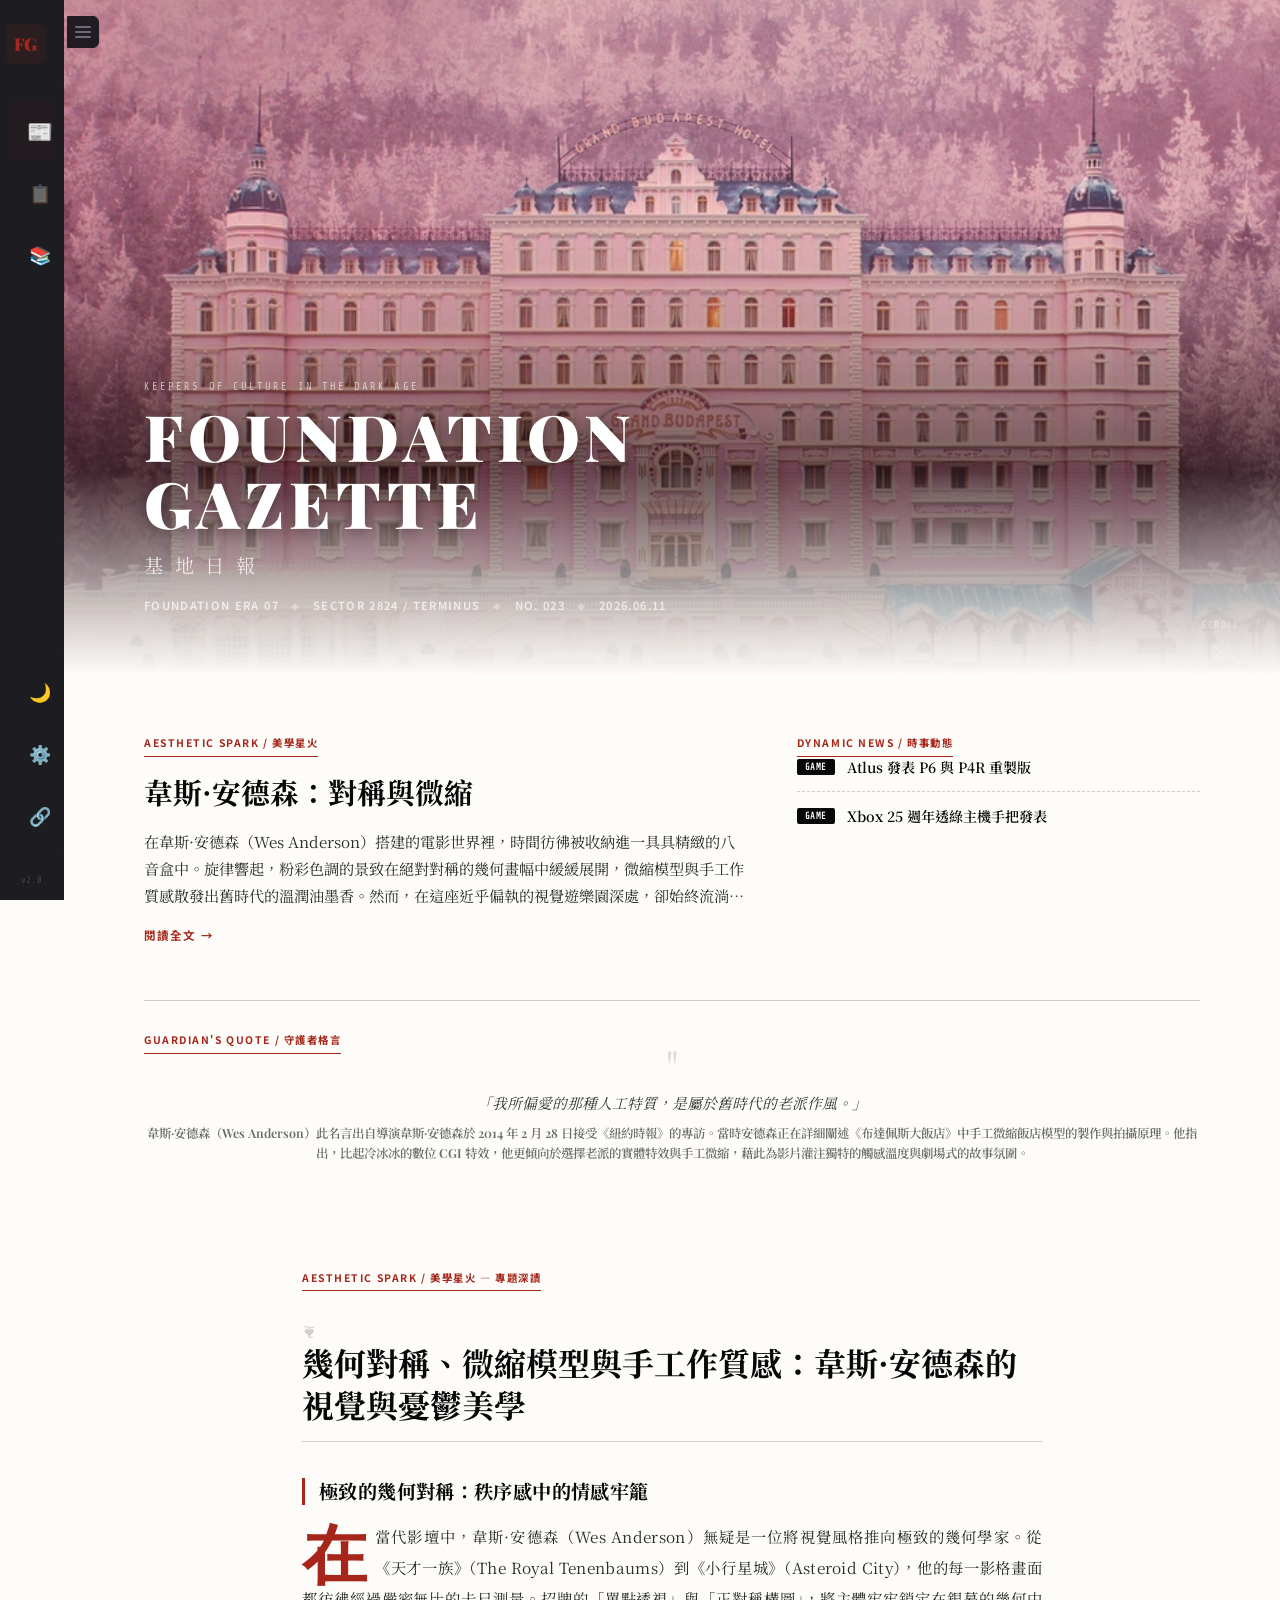
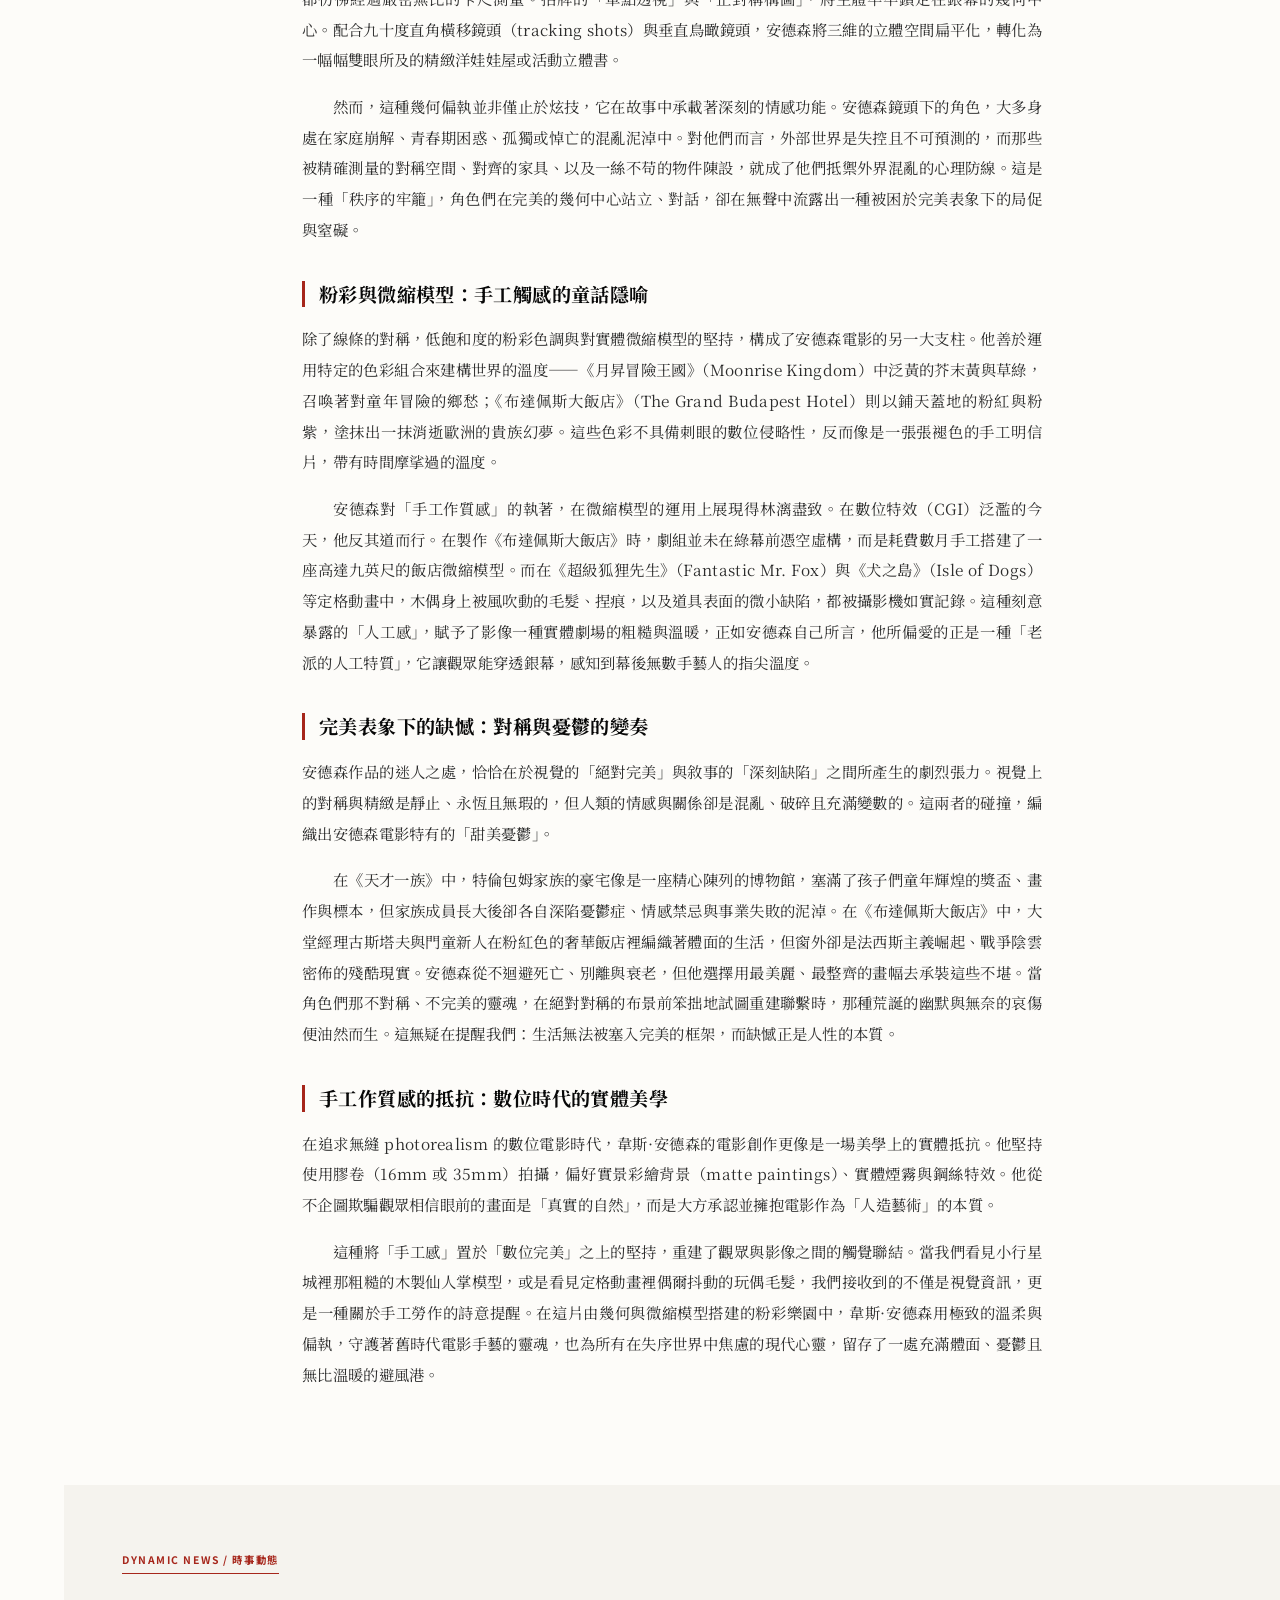
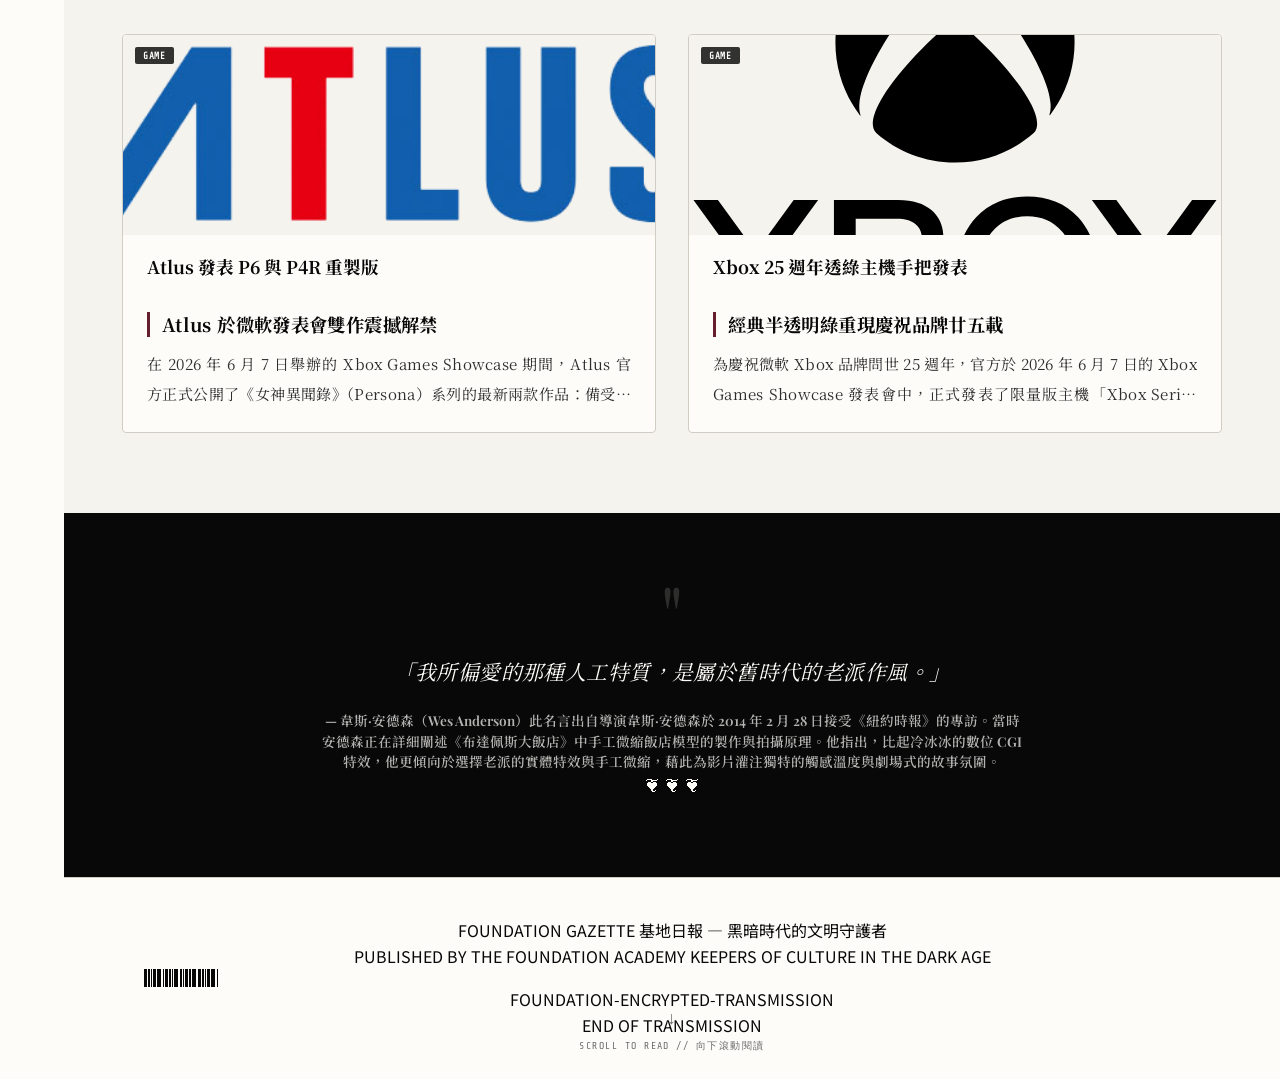
==== commit 98a4451e: "feat: publish Issue NO. 023 (Wes Anderson) and update index option & assets" ====
--- a/index.html
+++ b/index.html
@@ -108,6 +108,7 @@
             <label for="selectArchive" class="sidebar-archive-label">選擇期數 / ARCHIVES</label>
             <select id="selectArchive" class="sidebar-archive-select">
                 <option value="draft">草稿箱 (Latest)</option>
+                <option value="2026.06.11">NO. 023 - 2026.06.11</option>
                 <option value="2026.06.10">NO. 022 - 2026.06.10</option>
                 <option value="2026.06.09">NO. 021 - 2026.06.09</option>
                 <option value="2026.06.08">NO. 020 - 2026.06.08</option>
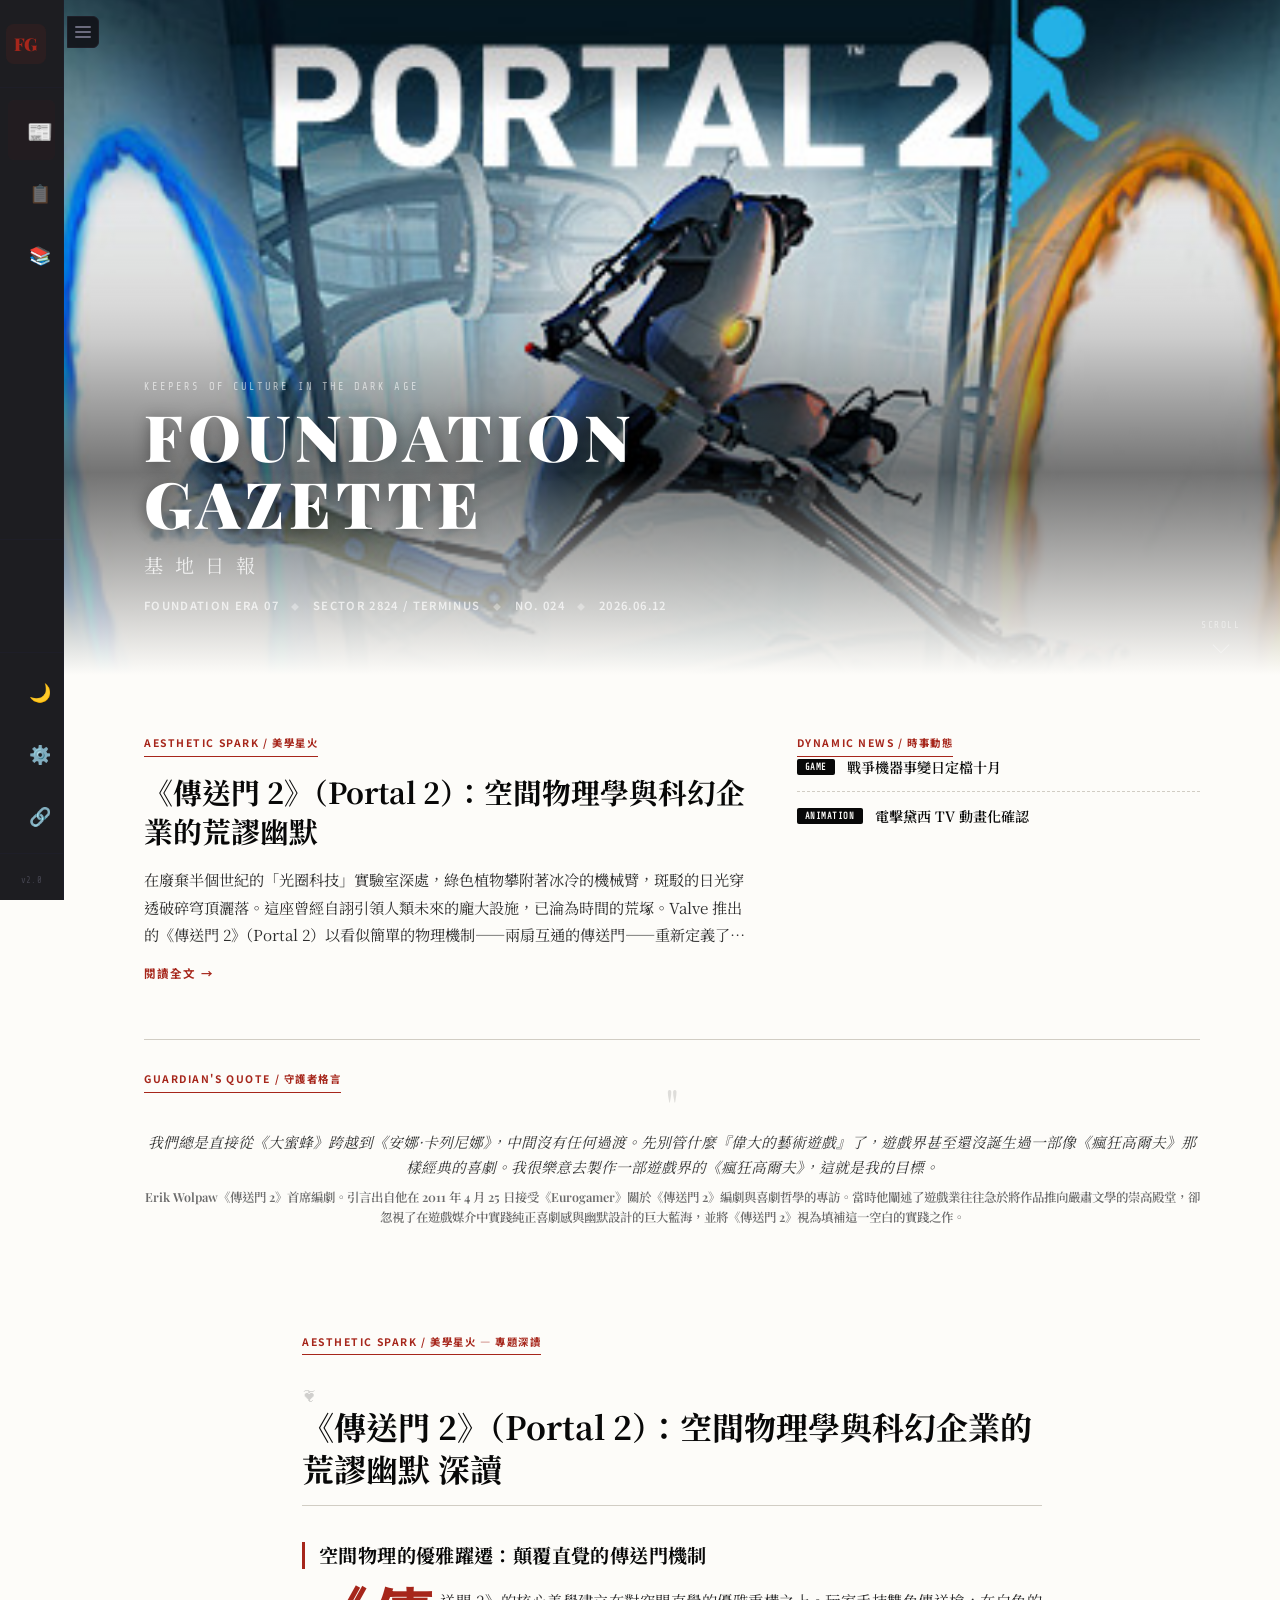
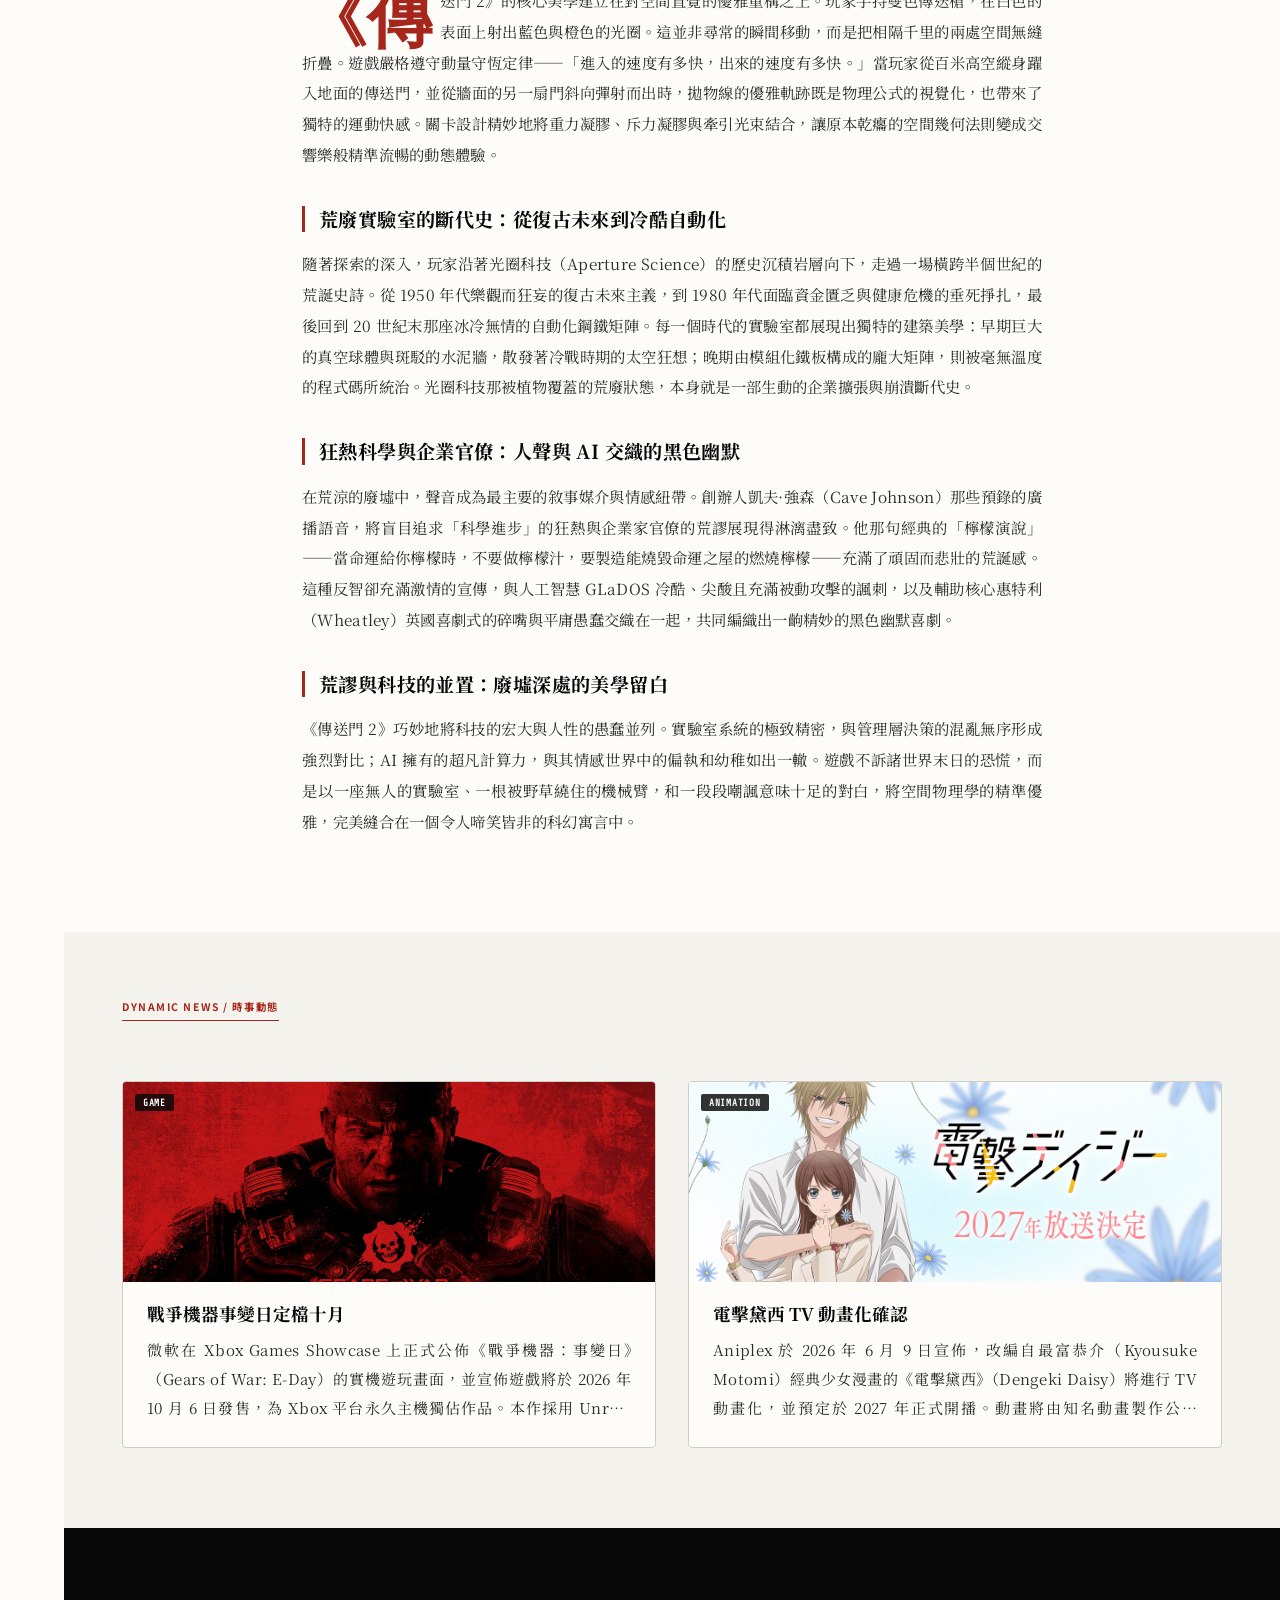
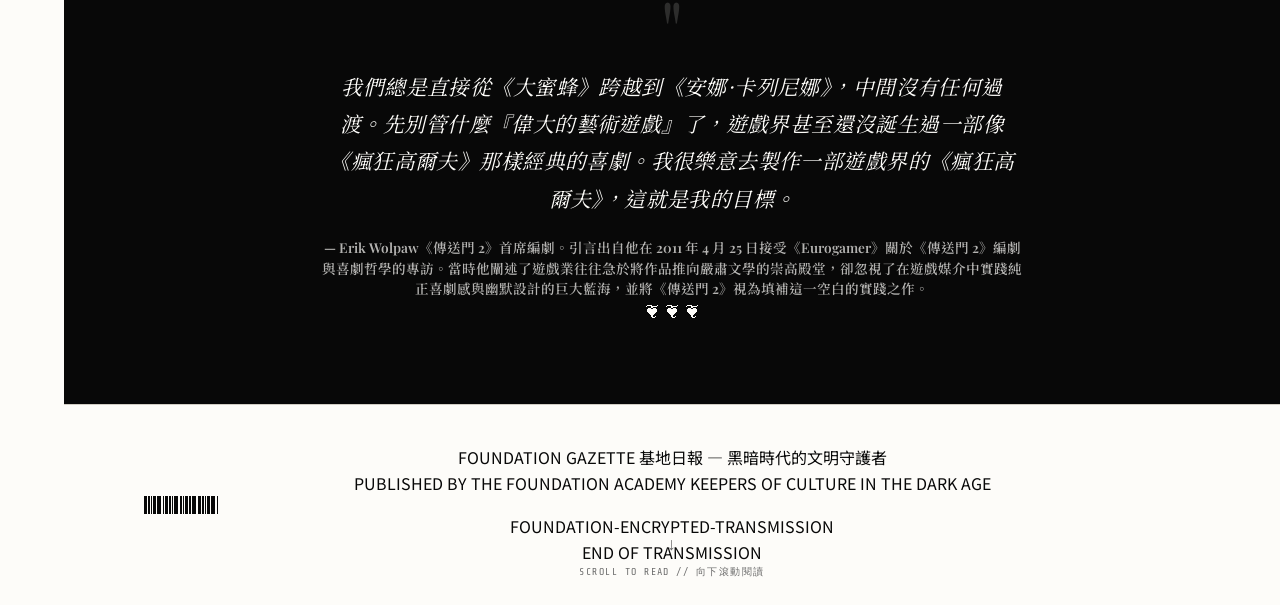
==== commit d284af66: "Update index.html dropdown option for NO. 024" ====
--- a/index.html
+++ b/index.html
@@ -108,6 +108,7 @@
             <label for="selectArchive" class="sidebar-archive-label">選擇期數 / ARCHIVES</label>
             <select id="selectArchive" class="sidebar-archive-select">
                 <option value="draft">草稿箱 (Latest)</option>
+                <option value="2026.06.12">NO. 024 - 2026.06.12</option>
                 <option value="2026.06.11">NO. 023 - 2026.06.11</option>
                 <option value="2026.06.10">NO. 022 - 2026.06.10</option>
                 <option value="2026.06.09">NO. 021 - 2026.06.09</option>
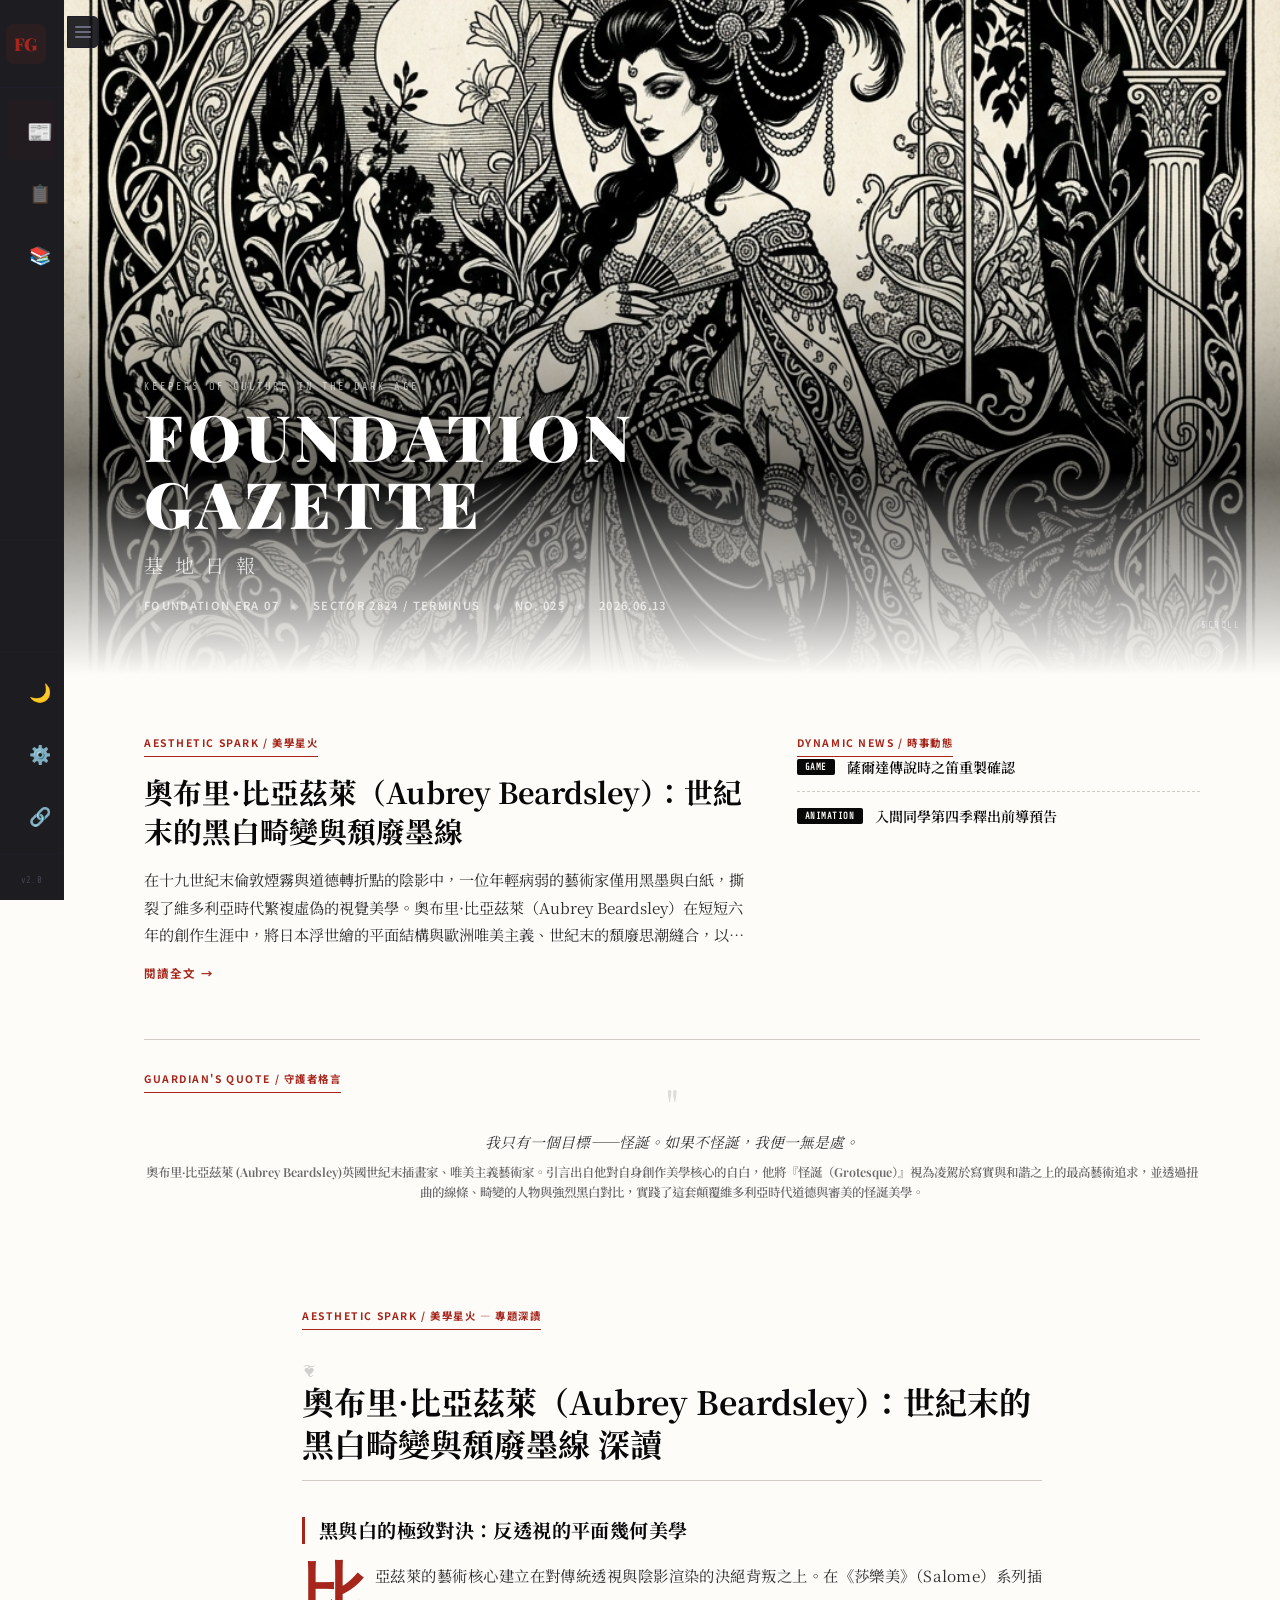
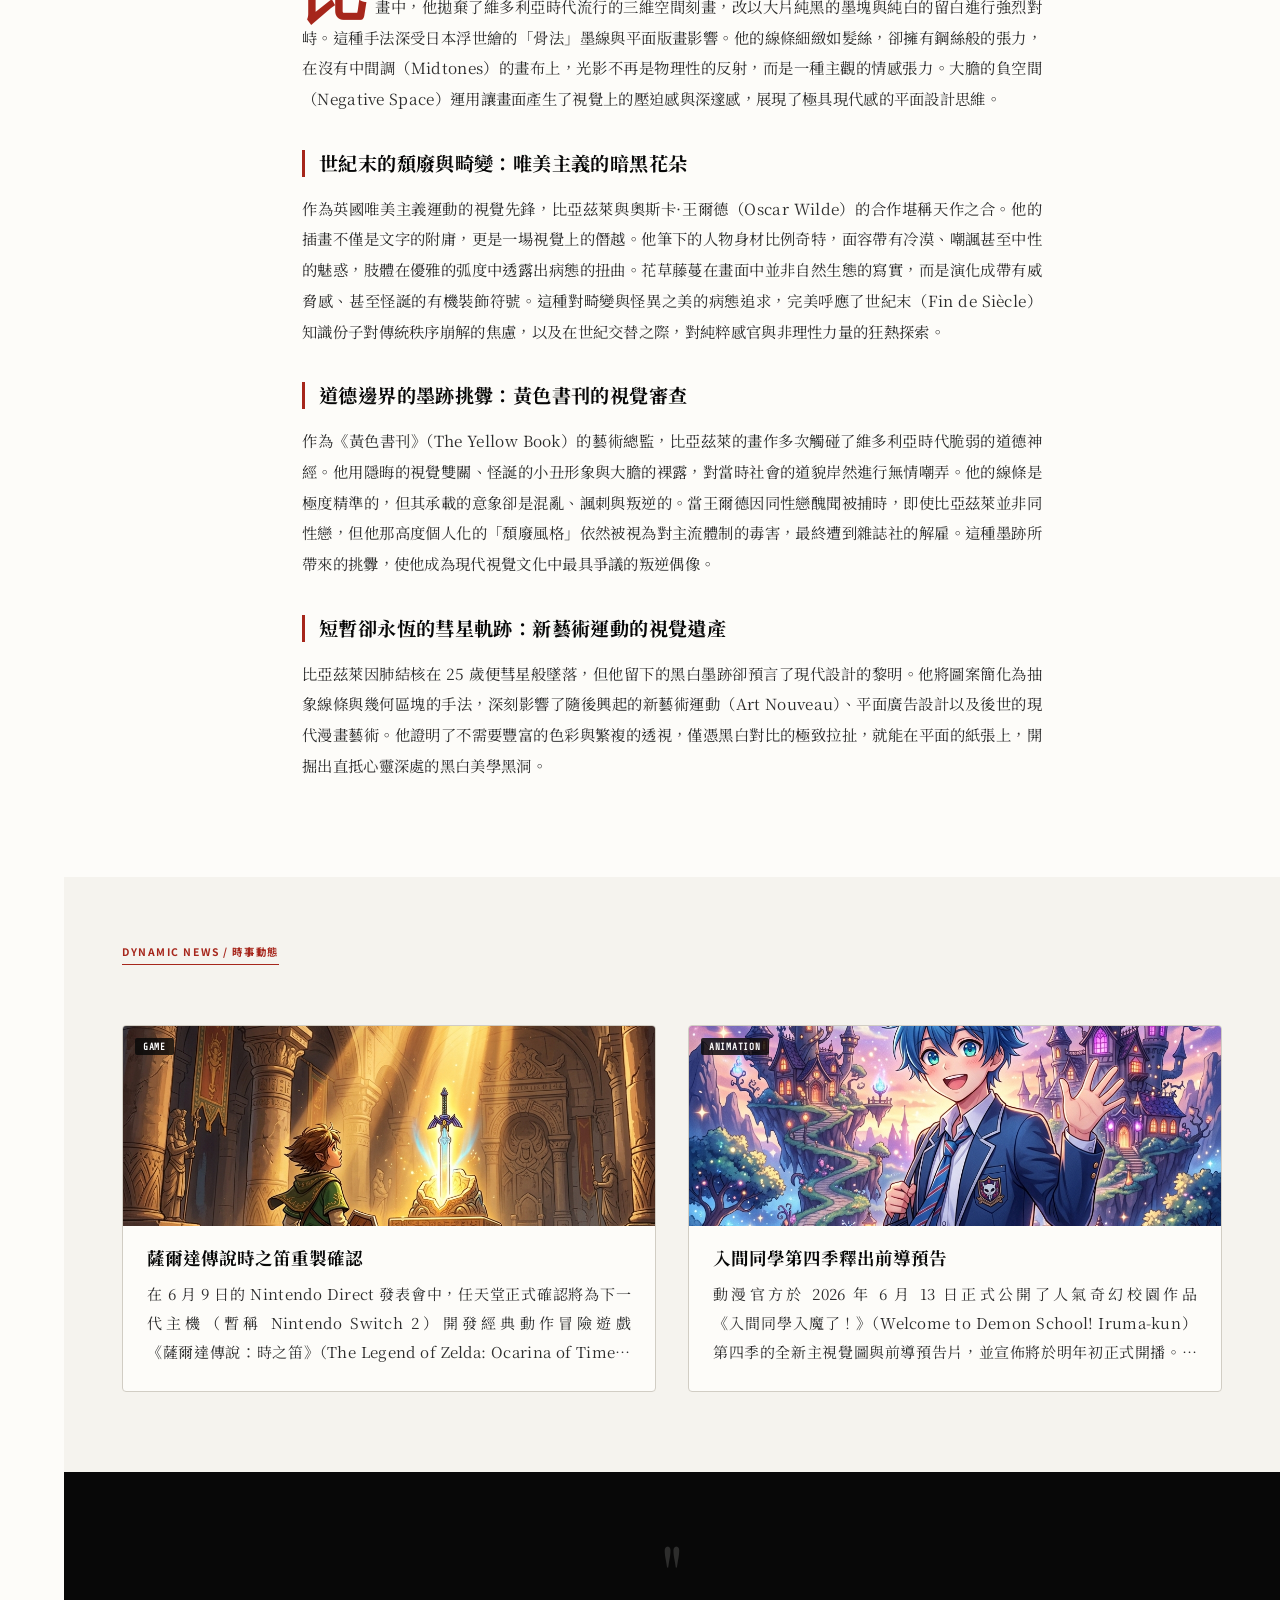
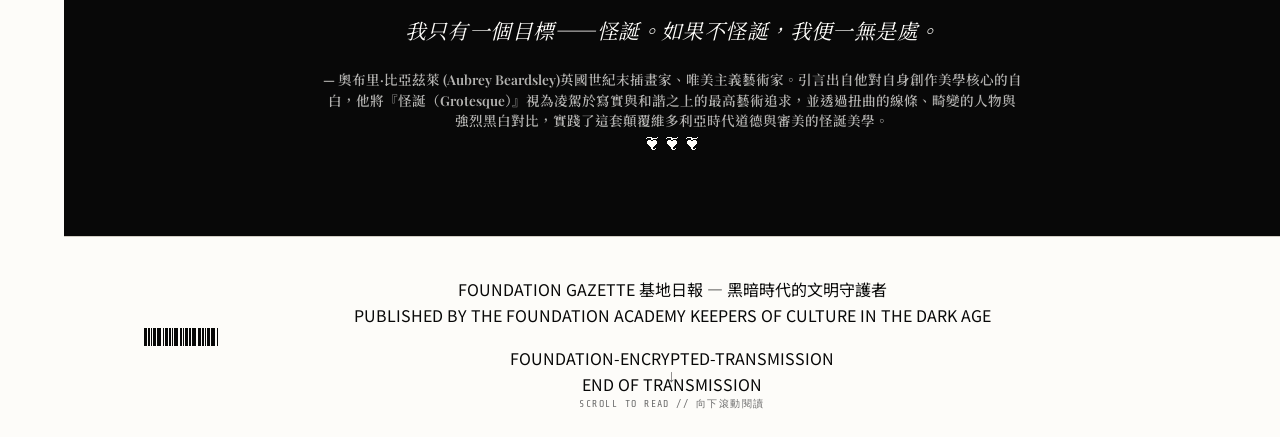
==== commit def2a9f8: "Update index.html dropdown option for NO. 025" ====
--- a/index.html
+++ b/index.html
@@ -108,6 +108,7 @@
             <label for="selectArchive" class="sidebar-archive-label">選擇期數 / ARCHIVES</label>
             <select id="selectArchive" class="sidebar-archive-select">
                 <option value="draft">草稿箱 (Latest)</option>
+                <option value="2026.06.13">NO. 025 - 2026.06.13</option>
                 <option value="2026.06.12">NO. 024 - 2026.06.12</option>
                 <option value="2026.06.11">NO. 023 - 2026.06.11</option>
                 <option value="2026.06.10">NO. 022 - 2026.06.10</option>
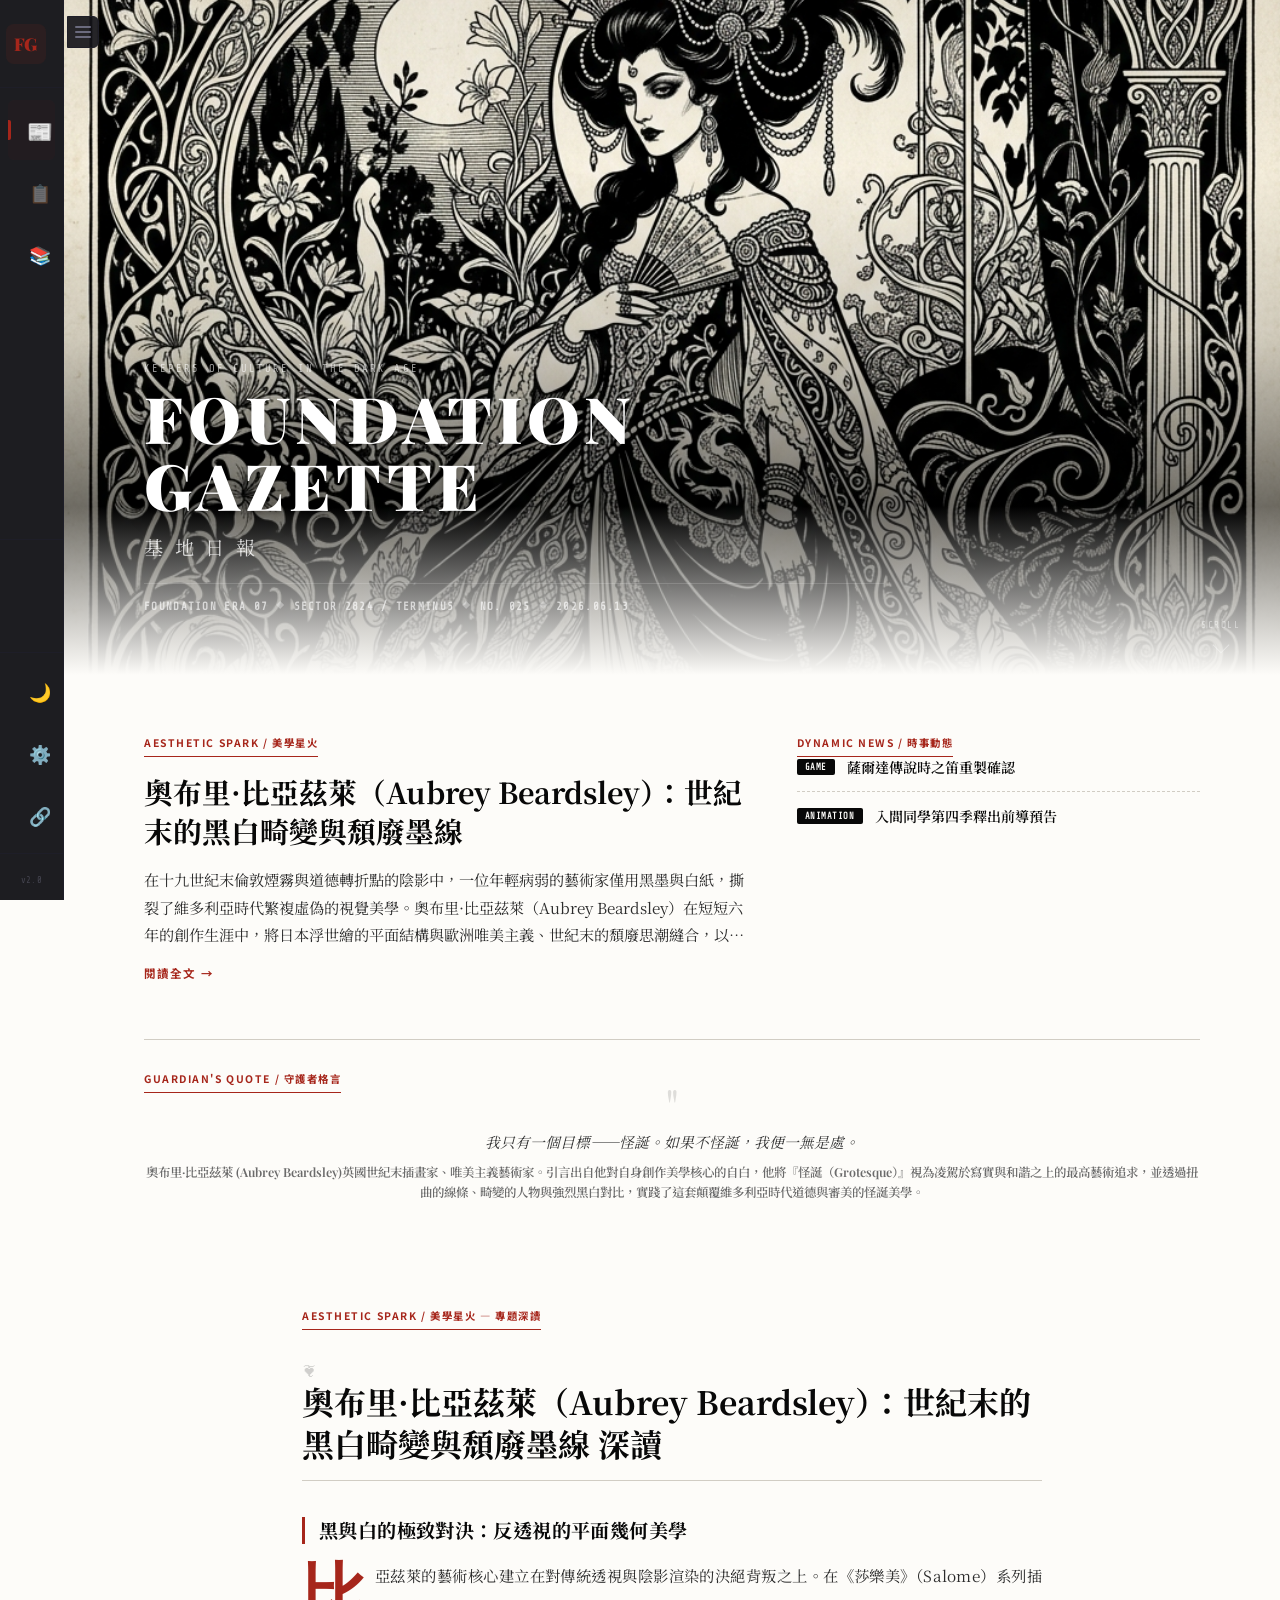
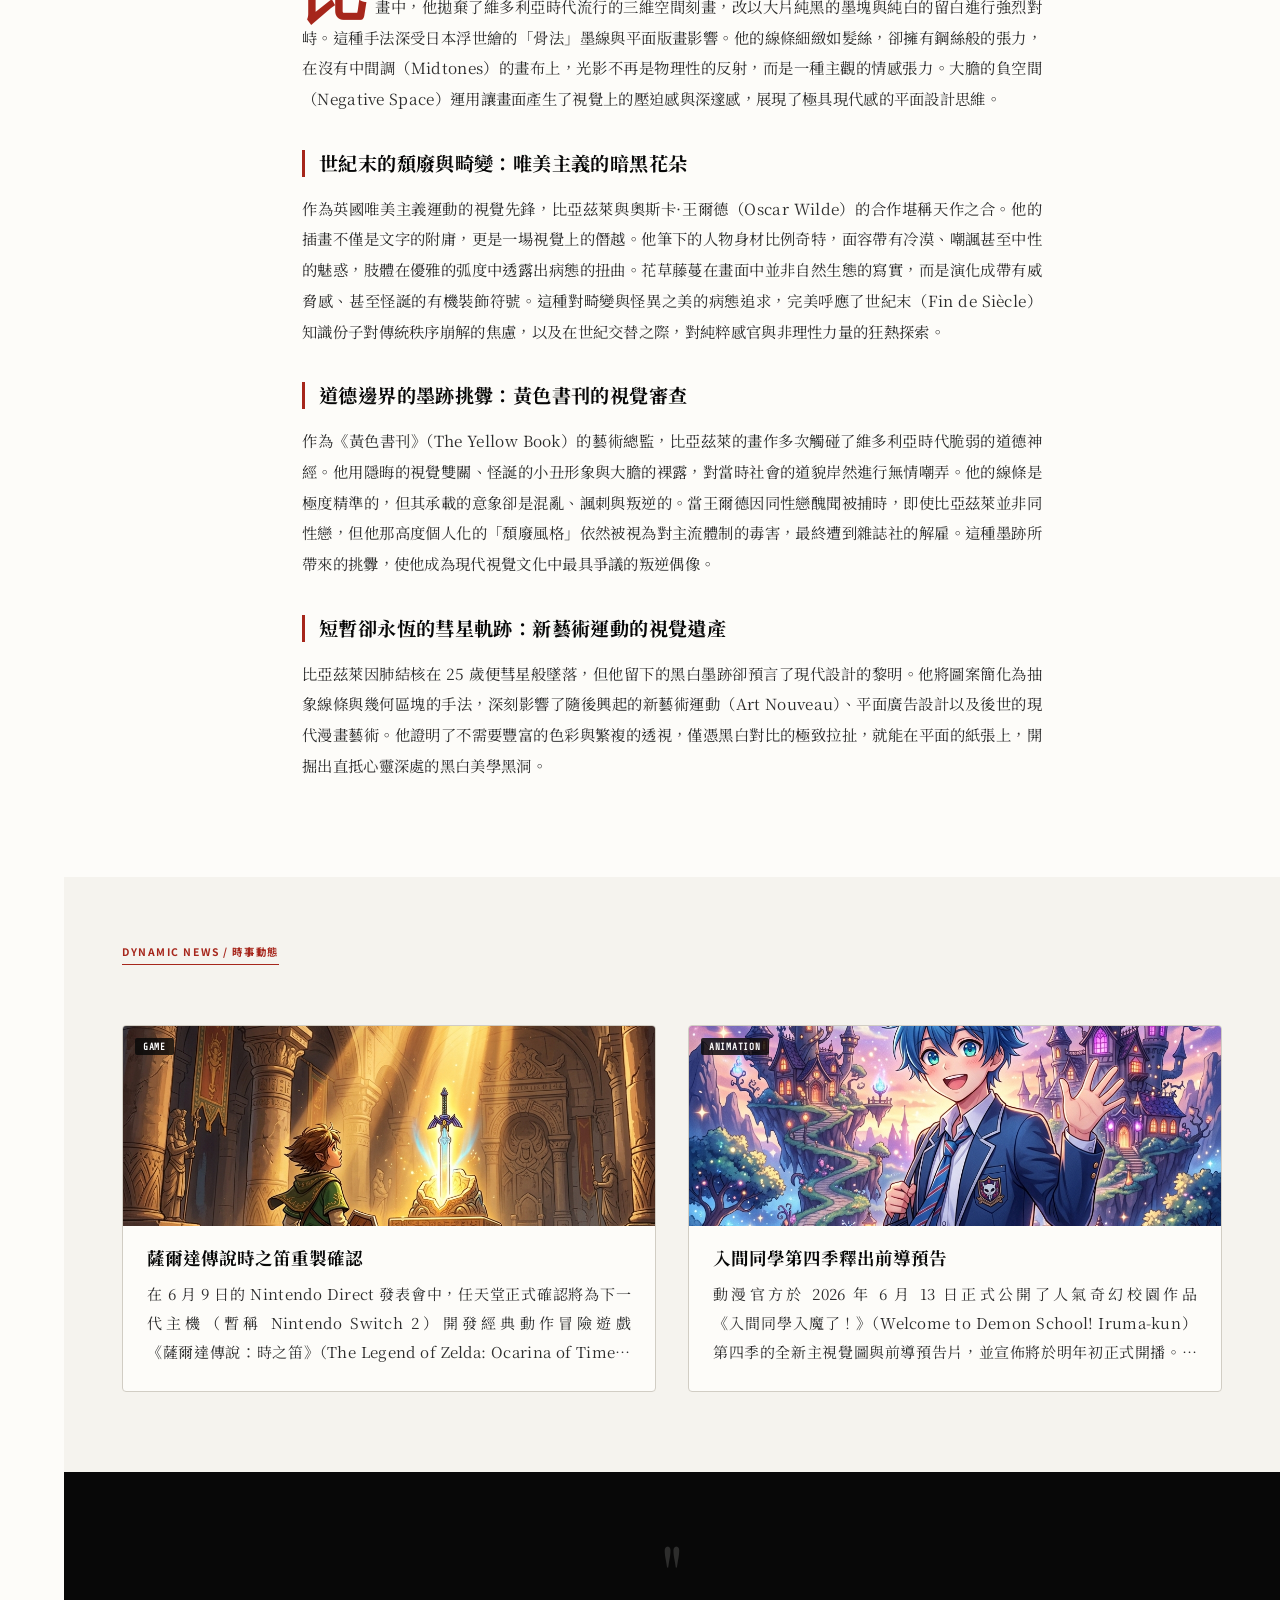
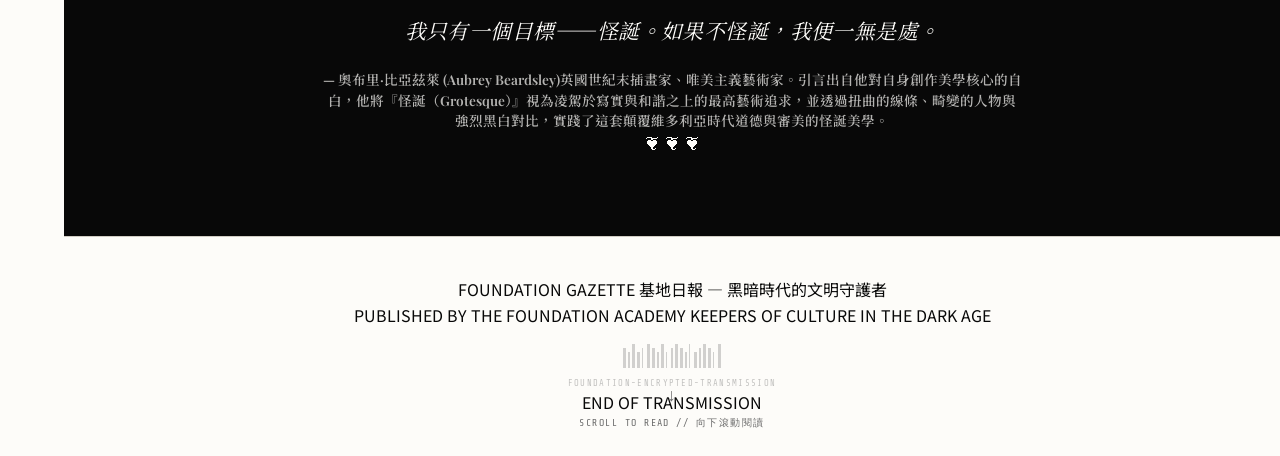
==== commit fb7df0b0: "style: optimize magazine layout, tooltips, footer barcode, scroll reveal and scrollTo logic" ====
--- a/index.html
+++ b/index.html
@@ -84,7 +84,7 @@
         <!-- Navigation Links -->
         <ul class="sidebar-nav">
             <li class="sidebar-nav-item">
-                <a href="#heroSection" class="sidebar-link" data-tooltip="日報">
+                <a href="#heroSection" class="sidebar-link active" data-tooltip="日報">
                     <span class="sidebar-link-icon">📰</span>
                     <span class="sidebar-link-label">日報</span>
                 </a>
@@ -272,17 +272,19 @@
                 <div id="newsCards" class="news-cards">
                     <!-- News cards will be rendered here dynamically by JS -->
                     <article class="news-card">
-                        <div class="news-card-image" role="img" aria-label="新聞插圖"></div>
+                        <div class="news-card-image" role="img" aria-label="新聞插圖">
+                            <div class="news-card-badge">GAME</div>
+                        </div>
                         <div class="news-card-body">
-                            <span class="news-card-badge">GAME</span>
                             <h3 class="news-card-title">《空洞騎士：絲之歌》發布全新預告，揭示絲線美學</h3>
                             <p class="news-card-excerpt">遊戲以細膩的手繪美術與流暢的動作設計，再次定義獨立遊戲的視覺標竿。</p>
                         </div>
                     </article>
                     <article class="news-card">
-                        <div class="news-card-image" role="img" aria-label="新聞插圖"></div>
+                        <div class="news-card-image" role="img" aria-label="新聞插圖">
+                            <div class="news-card-badge">ART</div>
+                        </div>
                         <div class="news-card-body">
-                            <span class="news-card-badge">ART</span>
                             <h3 class="news-card-title">數位美術館開放「構成主義」線上特展</h3>
                             <p class="news-card-excerpt">跨越時空的藝術對話，將二十世紀的前衛運動帶入虛擬展廳。</p>
                         </div>
--- a/style.css
+++ b/style.css
@@ -503,6 +503,30 @@
     max-width: 160px;
 }
 
+/* Tooltip for collapsed sidebar */
+.sidebar:not(.expanded) .sidebar-link[data-tooltip]:hover::after,
+.sidebar:not(.expanded) .sidebar-tool-btn[data-tooltip]:hover::after {
+    content: attr(data-tooltip);
+    position: absolute;
+    left: calc(var(--sidebar-width) + 8px);
+    top: 50%;
+    transform: translateY(-50%);
+    background: rgba(17, 17, 22, 0.95);
+    color: #fff;
+    padding: 6px 12px;
+    border-radius: 4px;
+    font-size: 0.72rem;
+    white-space: nowrap;
+    z-index: 600;
+    pointer-events: none;
+    box-shadow: 0 4px 12px rgba(0, 0, 0, 0.3);
+}
+
+.sidebar-link,
+.sidebar-tool-btn {
+    position: relative;  /* 確保 tooltip 定位基準 */
+}
+
 /* Sidebar Footer */
 .sidebar-footer {
     padding: 10px 8px;
@@ -628,10 +652,10 @@
     height: 100%;
     background: linear-gradient(
         to bottom,
-        transparent 0%,
-        transparent 30%,
-        rgba(0, 0, 0, 0.2) 50%,
-        rgba(0, 0, 0, 0.55) 70%,
+        rgba(0, 0, 0, 0.05) 0%,
+        transparent 25%,
+        rgba(0, 0, 0, 0.15) 50%,
+        rgba(0, 0, 0, 0.55) 75%,
         var(--mag-bg) 100%
     );
     z-index: 1;
@@ -640,10 +664,10 @@
 [data-theme="dark"] .hero-overlay {
     background: linear-gradient(
         to bottom,
-        transparent 0%,
-        transparent 30%,
-        rgba(0, 0, 0, 0.3) 50%,
-        rgba(0, 0, 0, 0.65) 70%,
+        rgba(0, 0, 0, 0.1) 0%,
+        transparent 25%,
+        rgba(0, 0, 0, 0.25) 50%,
+        rgba(0, 0, 0, 0.65) 75%,
         var(--mag-bg) 100%
     );
 }
@@ -659,17 +683,19 @@
 
 .hero-masthead {
     font-family: 'Playfair Display', serif;
-    font-size: 4rem;
+    font-size: clamp(2.5rem, 5vw, 4.2rem);
     font-weight: 900;
     letter-spacing: 0.08em;
     color: #fff;
-    text-shadow: 0 2px 16px rgba(0, 0, 0, 0.4);
+    text-shadow: 
+        0 2px 4px rgba(0, 0, 0, 0.3),
+        0 8px 24px rgba(0, 0, 0, 0.2);
     line-height: 1.05;
 }
 
 .hero-subtitle {
     font-family: 'Noto Serif TC', serif;
-    font-size: 1.2rem;
+    font-size: clamp(0.9rem, 1.5vw, 1.2rem);
     letter-spacing: 0.6em;
     color: rgba(255, 255, 255, 0.8);
     margin-top: 8px;
@@ -677,13 +703,19 @@
 }
 
 .hero-meta {
-    font-family: 'Noto Sans TC', sans-serif;
-    font-size: 0.7rem;
+    display: flex;
+    align-items: center;
+    flex-wrap: wrap;
+    gap: 0;
+    font-family: 'Share Tech Mono', monospace;
+    font-size: 0.68rem;
     font-weight: 600;
     text-transform: uppercase;
     letter-spacing: 0.12em;
-    color: rgba(255, 255, 255, 0.7);
-    margin-top: 16px;
+    color: rgba(255, 255, 255, 0.65);
+    margin-top: 20px;
+    border-top: 1px solid rgba(255, 255, 255, 0.15);
+    padding-top: 14px;
 }
 
 .hero-date-line {
@@ -1258,25 +1290,44 @@
     opacity: 0.6;
 }
 
-.magazine-footer-barcode {
-    display: flex;
+.footer-barcode {
+    margin-top: 16px;
+    display: flex;
+    flex-direction: column;
+    align-items: center;
+    gap: 8px;
+}
+
+.magazine-footer .barcode {
+    display: flex;
+    gap: 2px;
     justify-content: center;
-    margin-top: 12px;
-    height: 16px;
-    gap: 1px;
-    opacity: 0.2;
-}
-
-.magazine-footer-barcode span {
-    display: inline-block;
-    background-color: var(--mag-text);
-}
-
-.magazine-footer-barcode span:nth-child(3n) { width: 1px; }
-.magazine-footer-barcode span:nth-child(3n+1) { width: 3px; }
-.magazine-footer-barcode span:nth-child(3n+2) { width: 2px; }
-.magazine-footer-barcode span:nth-child(5n) { width: 4px; margin-right: 2px; }
-.magazine-footer-barcode span:last-child { width: 1px; margin-right: 0; }
+    height: auto;
+    align-items: flex-end;
+}
+
+.magazine-footer .barcode span {
+    display: block;
+    width: 2px;
+    height: 20px;
+    background: var(--mag-text-light);
+    opacity: 0.3;
+    margin-right: 0;
+}
+
+/* 每隔一條改變高度，模擬真實條碼 */
+.magazine-footer .barcode span:nth-child(2n) { height: 16px; }
+.magazine-footer .barcode span:nth-child(3n) { height: 24px; width: 3px; }
+.magazine-footer .barcode span:nth-child(5n) { width: 1px; }
+
+.footer-barcode-text {
+    font-family: 'Share Tech Mono', monospace;
+    font-size: 0.55rem;
+    letter-spacing: 0.15em;
+    color: var(--mag-text-light);
+    opacity: 0.4;
+    text-transform: uppercase;
+}
 
 
 /* ==========================================================================
@@ -1576,10 +1627,10 @@
 
 .reveal-on-scroll {
     opacity: 0;
-    transform: translateY(32px);
+    transform: translateY(40px);
     transition:
-        opacity 0.7s ease,
-        transform 0.7s cubic-bezier(0.22, 1, 0.36, 1);
+        opacity 0.8s cubic-bezier(0.16, 1, 0.3, 1),
+        transform 0.8s cubic-bezier(0.16, 1, 0.3, 1);
 }
 
 .reveal-on-scroll.revealed {
@@ -1587,7 +1638,13 @@
     transform: translateY(0);
 }
 
-/* Stagger delays */
+/* 新聞卡片的 stagger 延遲 */
+.news-card.reveal-on-scroll:nth-child(1) { transition-delay: 0s; }
+.news-card.reveal-on-scroll:nth-child(2) { transition-delay: 0.12s; }
+.news-card.reveal-on-scroll:nth-child(3) { transition-delay: 0.24s; }
+.news-card.reveal-on-scroll:nth-child(4) { transition-delay: 0.36s; }
+
+/* 通用 stagger 延遲 */
 .reveal-on-scroll:nth-child(2) {
     transition-delay: 0.1s;
 }
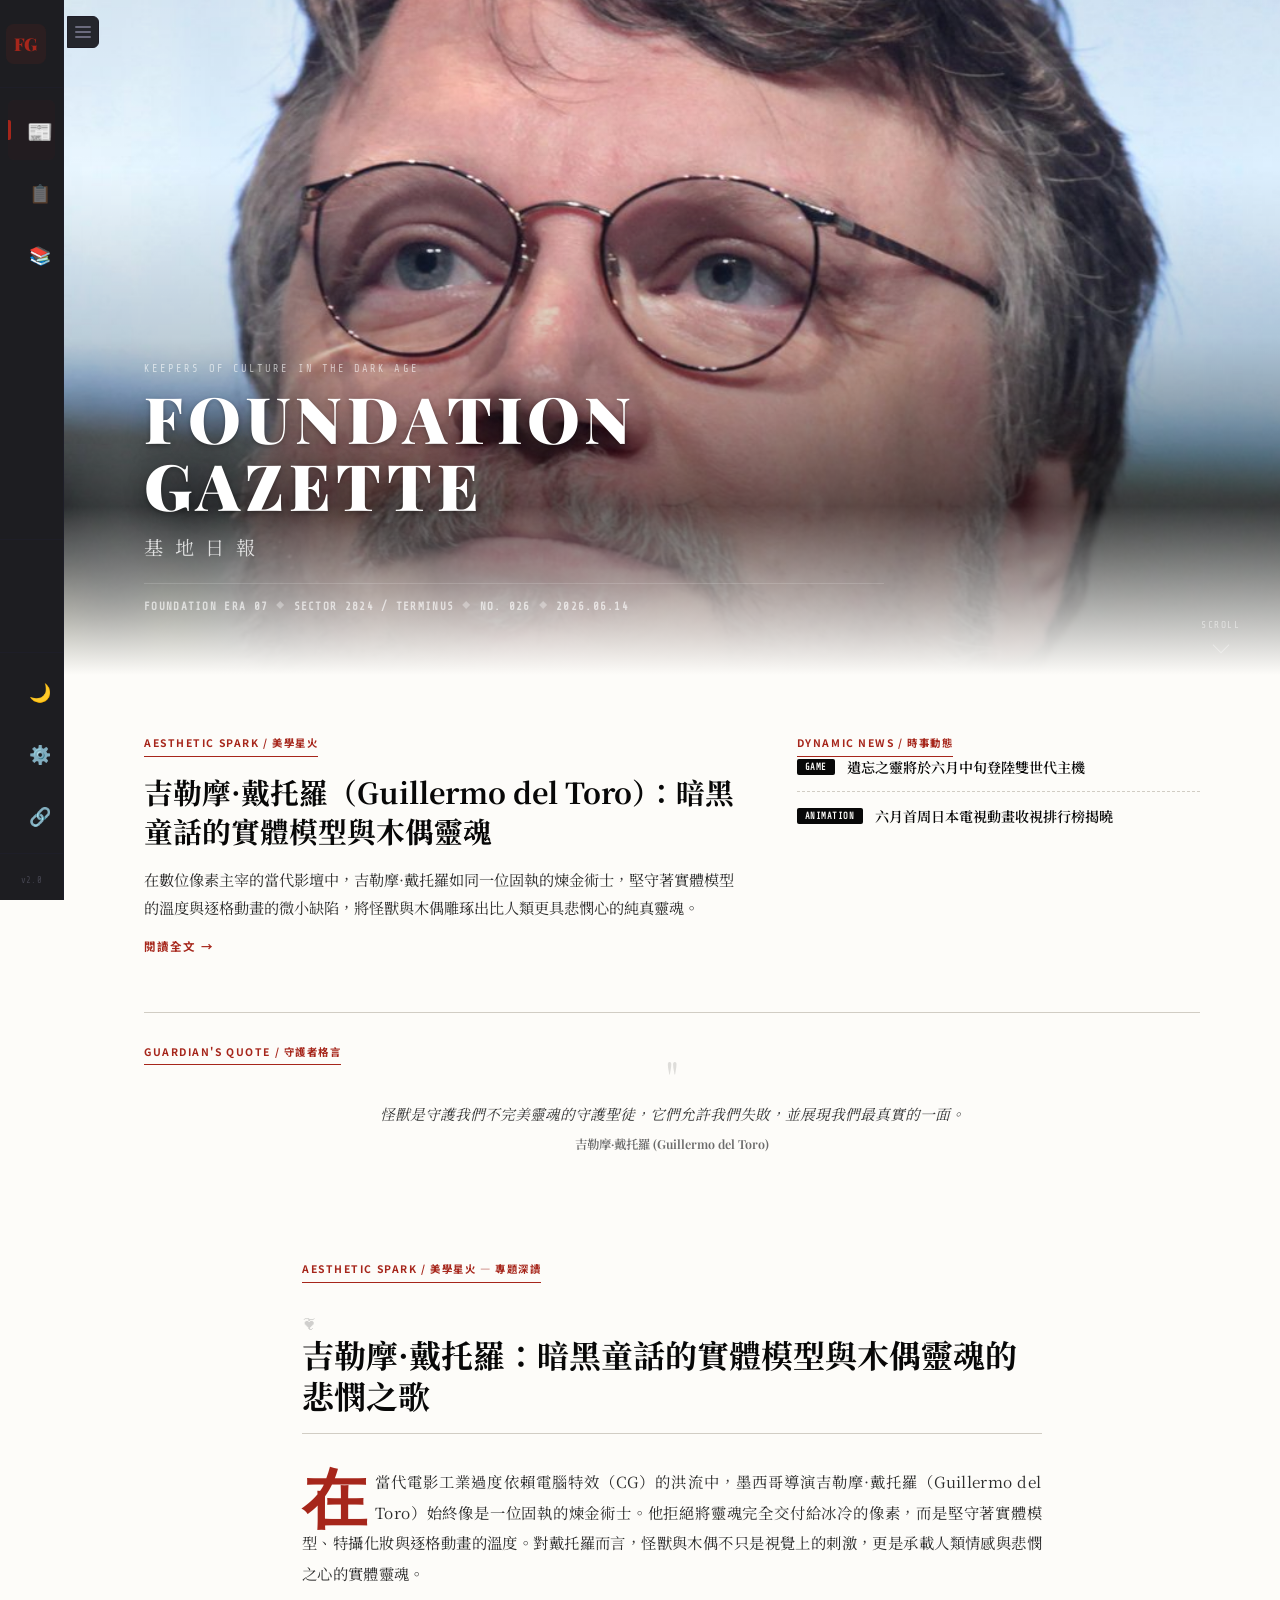
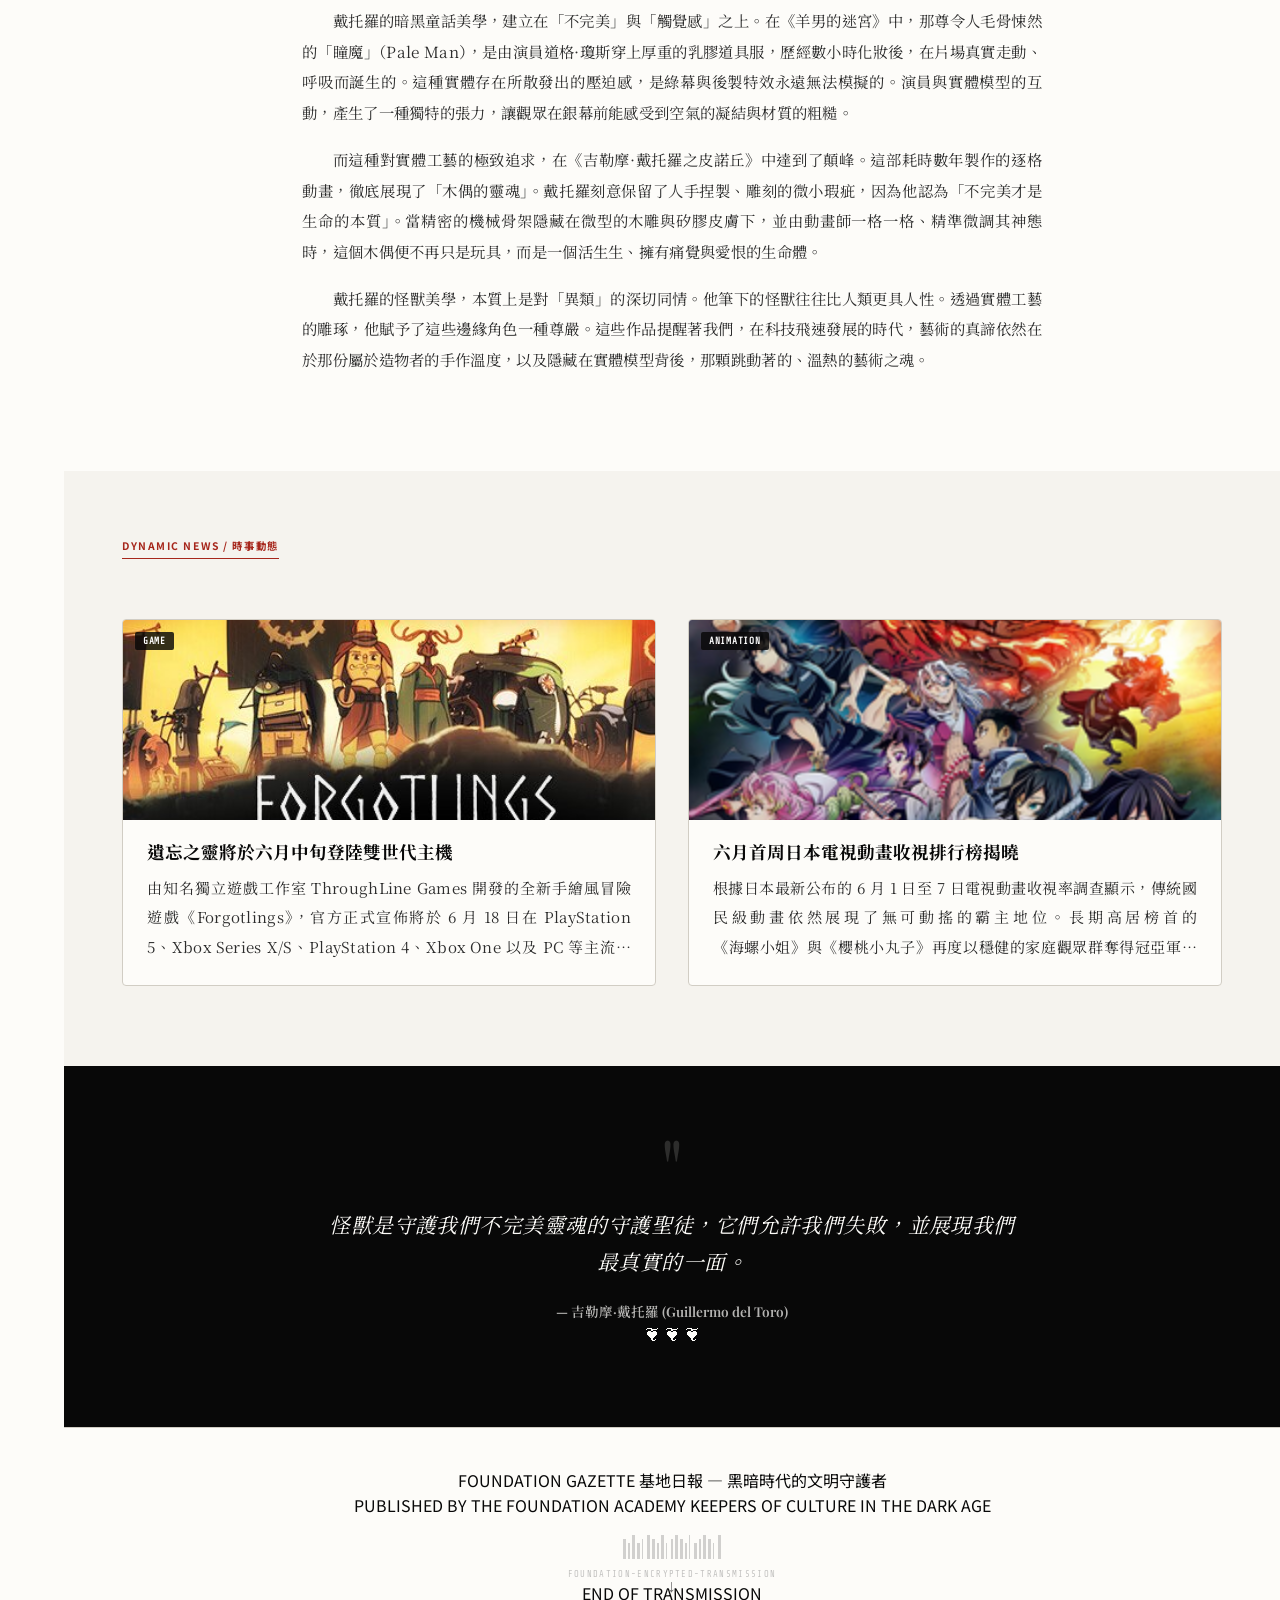
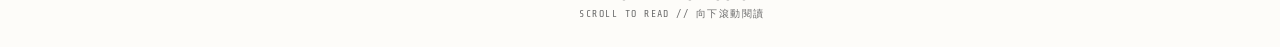
==== commit 434f7203: "feat: publish Issue NO. 026 (Guillermo del Toro) and replace AI-generated images in NO. 025 and NO. " ====
--- a/index.html
+++ b/index.html
@@ -108,6 +108,7 @@
             <label for="selectArchive" class="sidebar-archive-label">選擇期數 / ARCHIVES</label>
             <select id="selectArchive" class="sidebar-archive-select">
                 <option value="draft">草稿箱 (Latest)</option>
+                <option value="2026.06.14">NO. 026 - 2026.06.14</option>
                 <option value="2026.06.13">NO. 025 - 2026.06.13</option>
                 <option value="2026.06.12">NO. 024 - 2026.06.12</option>
                 <option value="2026.06.11">NO. 023 - 2026.06.11</option>
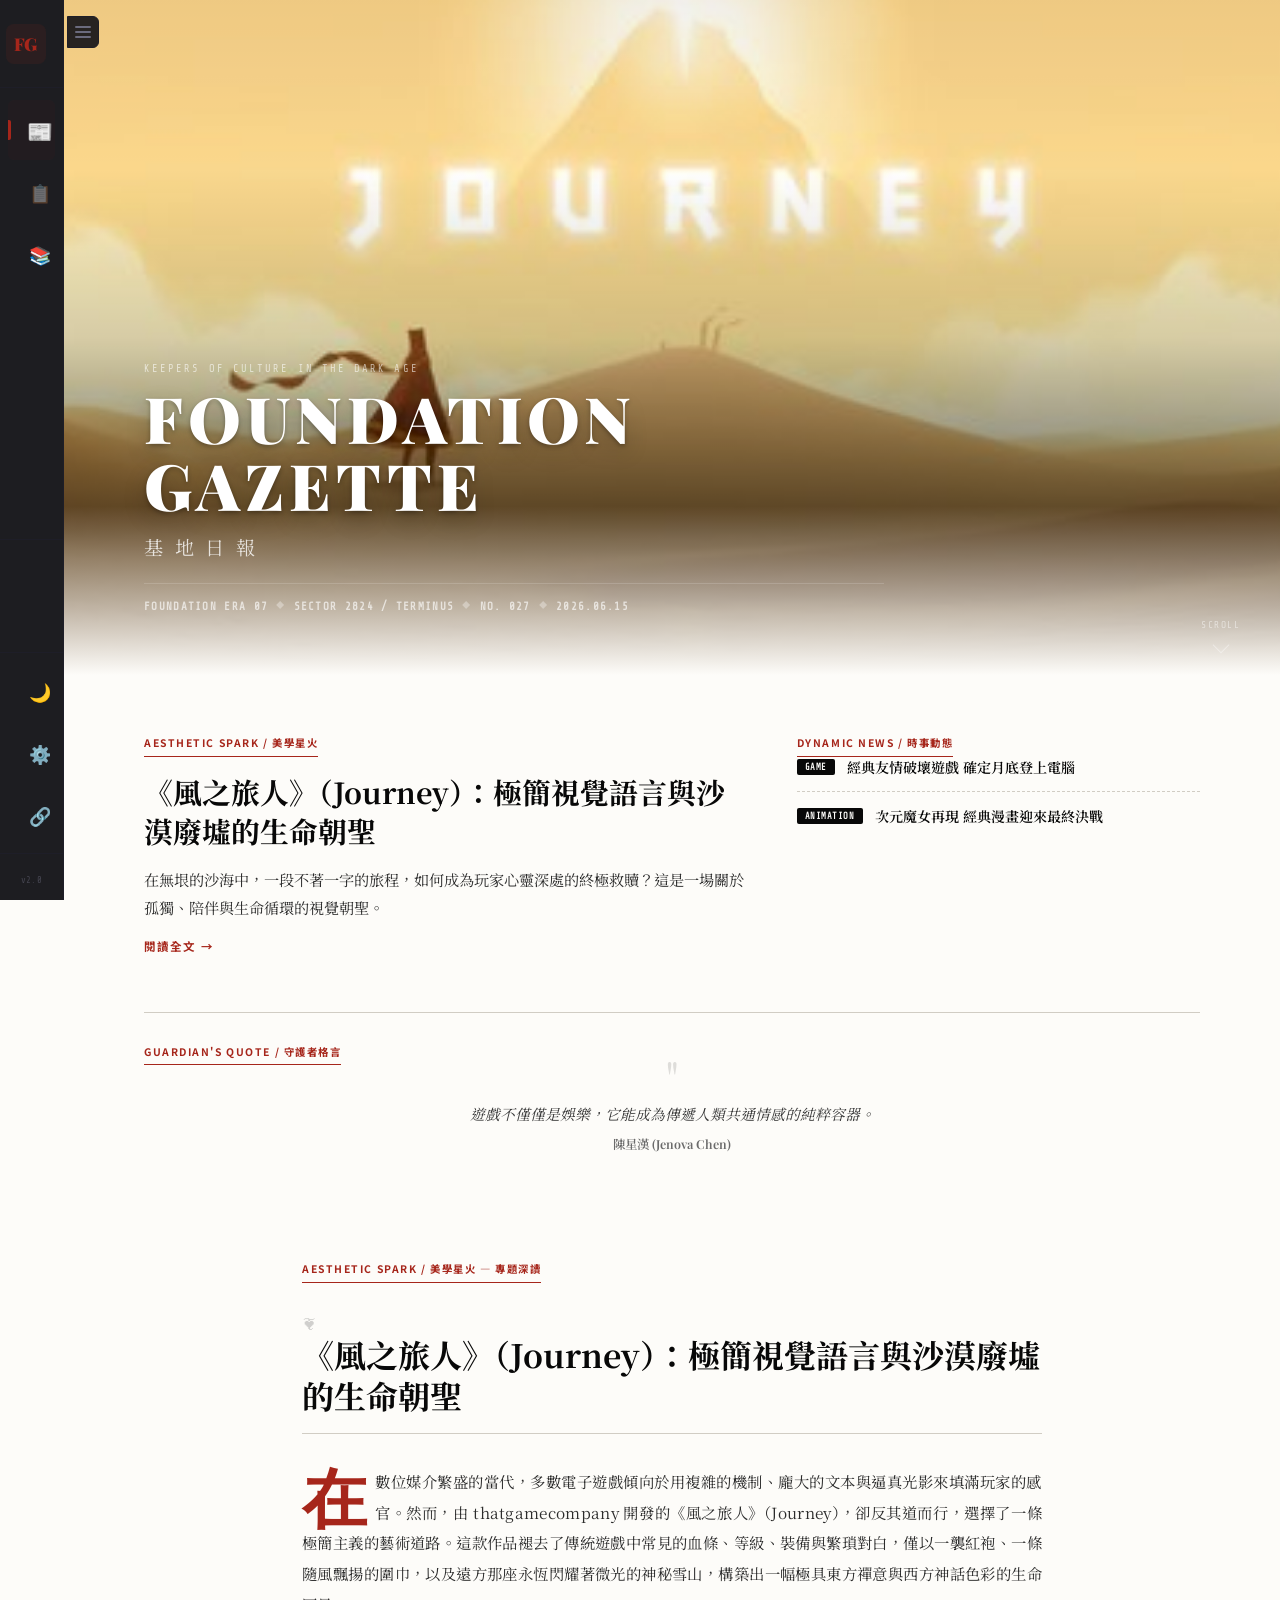
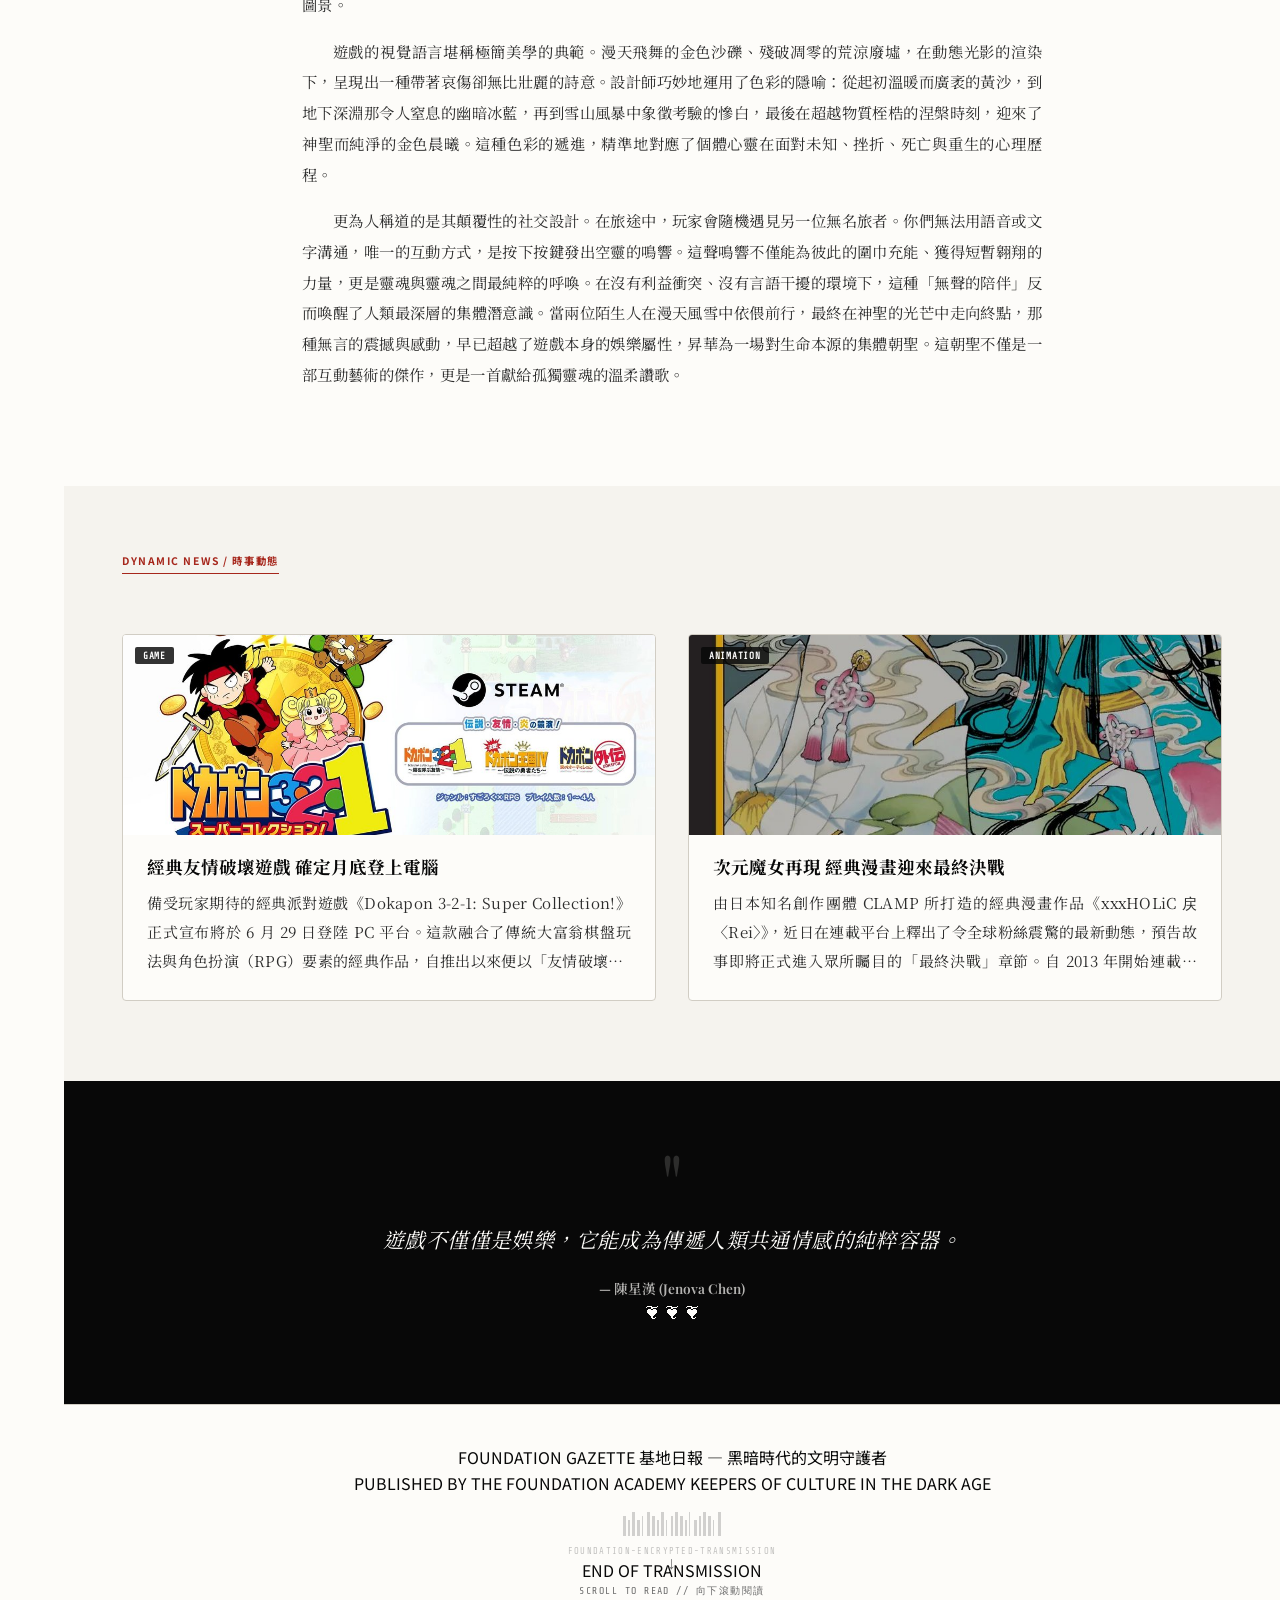
==== commit a2799668: "feat: publish Issue NO. 027 (Journey) and add optimized real web images for 0615 daily report" ====
--- a/index.html
+++ b/index.html
@@ -9,7 +9,7 @@
     <link rel="preconnect" href="https://fonts.googleapis.com">
     <link rel="preconnect" href="https://fonts.gstatic.com" crossorigin>
     <link href="https://fonts.googleapis.com/css2?family=Cormorant+Garamond:ital,wght@0,400;0,600;0,700;1,400&family=EB+Garamond:ital,wght@0,400..800;1,400..800&family=Lora:ital,wght@0,400..700;1,400..700&family=Noto+Sans+TC:wght@400;500;700&family=Noto+Serif+TC:wght@400;500;700;900&family=Playfair+Display:ital,wght@0,700;0,900;1,700&family=Share+Tech+Mono&display=swap" rel="stylesheet">
-    <link rel="stylesheet" href="style.css?v=20260609">
+    <link rel="stylesheet" href="style.css?v=20260615">
     <script>
         window.onerror = function(message, source, lineno, colno, error) {
             var div = document.createElement('div');
@@ -108,6 +108,7 @@
             <label for="selectArchive" class="sidebar-archive-label">選擇期數 / ARCHIVES</label>
             <select id="selectArchive" class="sidebar-archive-select">
                 <option value="draft">草稿箱 (Latest)</option>
+                <option value="2026.06.15">NO. 027 - 2026.06.15</option>
                 <option value="2026.06.14">NO. 026 - 2026.06.14</option>
                 <option value="2026.06.13">NO. 025 - 2026.06.13</option>
                 <option value="2026.06.12">NO. 024 - 2026.06.12</option>
@@ -737,7 +738,7 @@
 
     <!-- html2canvas Library -->
     <script src="html2canvas.min.js"></script>
-    <script src="data/archive_data.js?v=20260610" defer></script>
-    <script src="app.js?v=20260610" defer></script>
+    <script src="data/archive_data.js?v=20260615" defer></script>
+    <script src="app.js?v=20260615" defer></script>
 </body>
 </html>
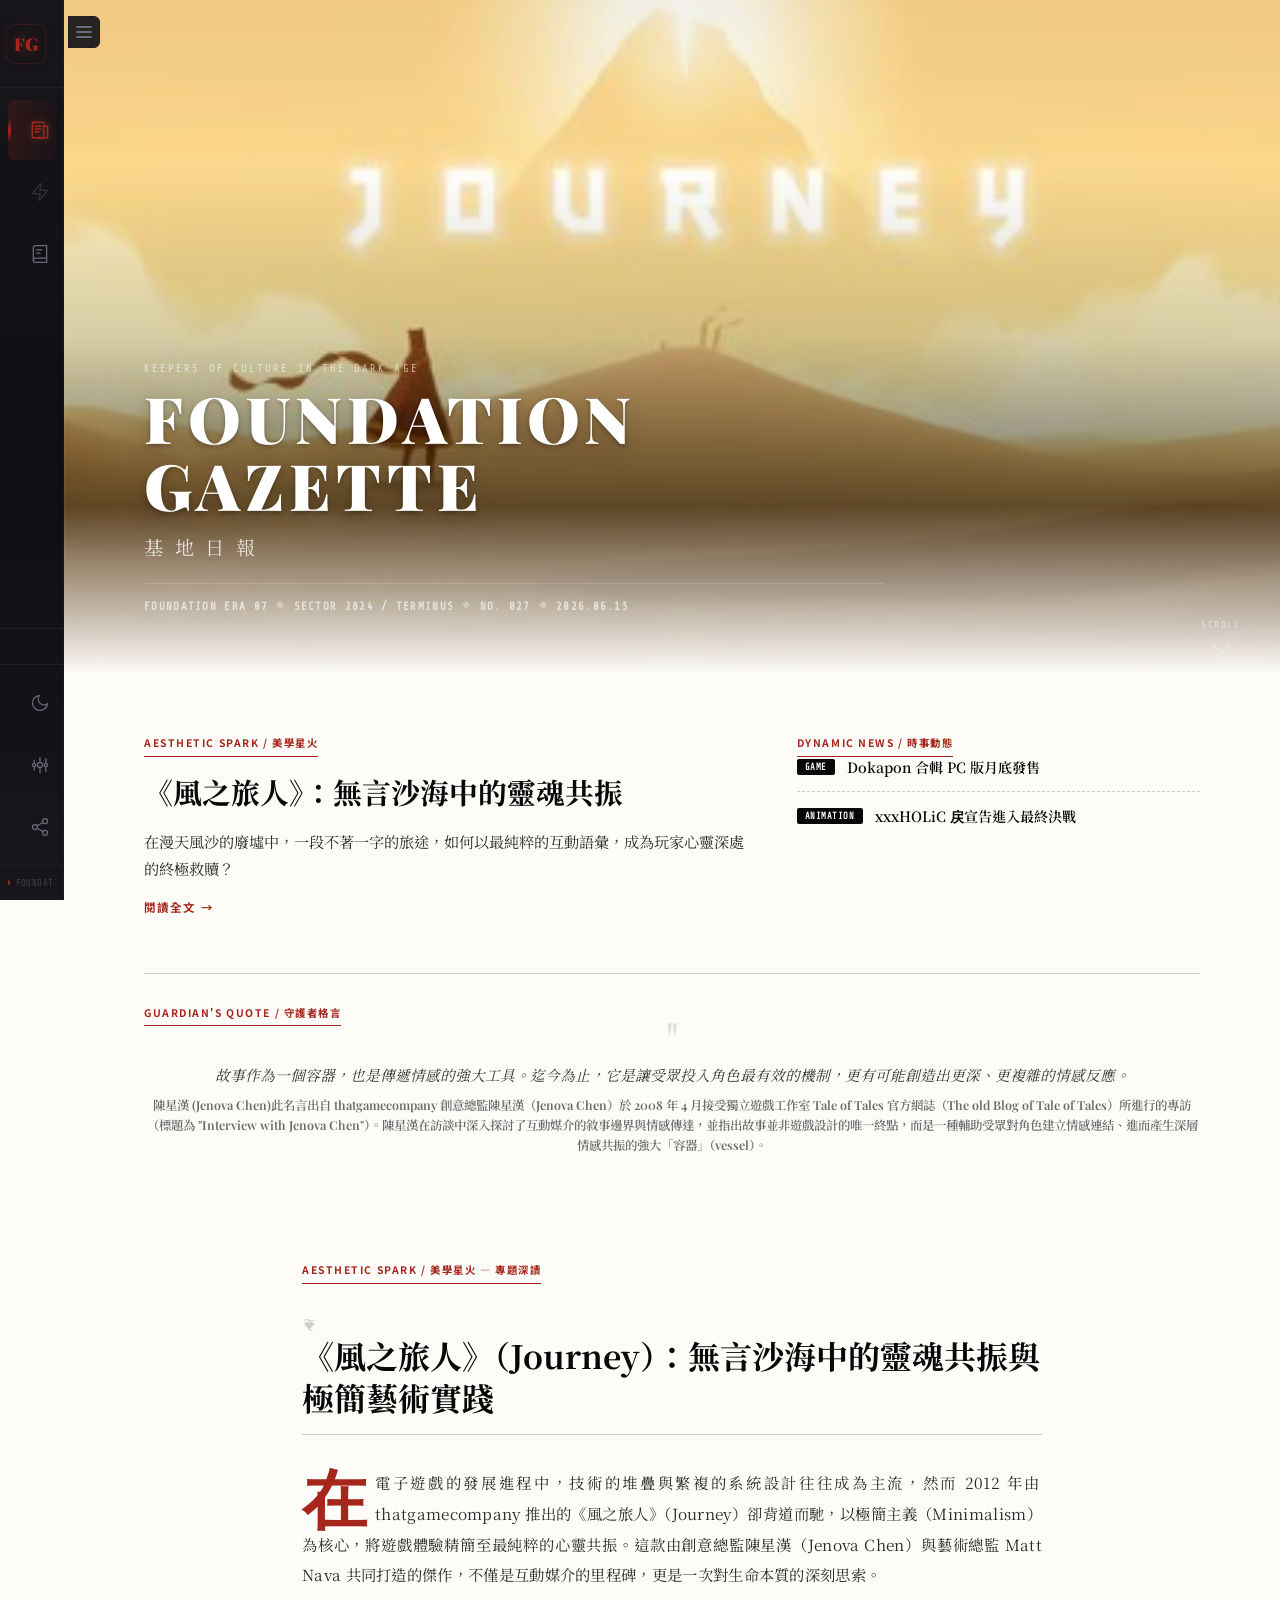
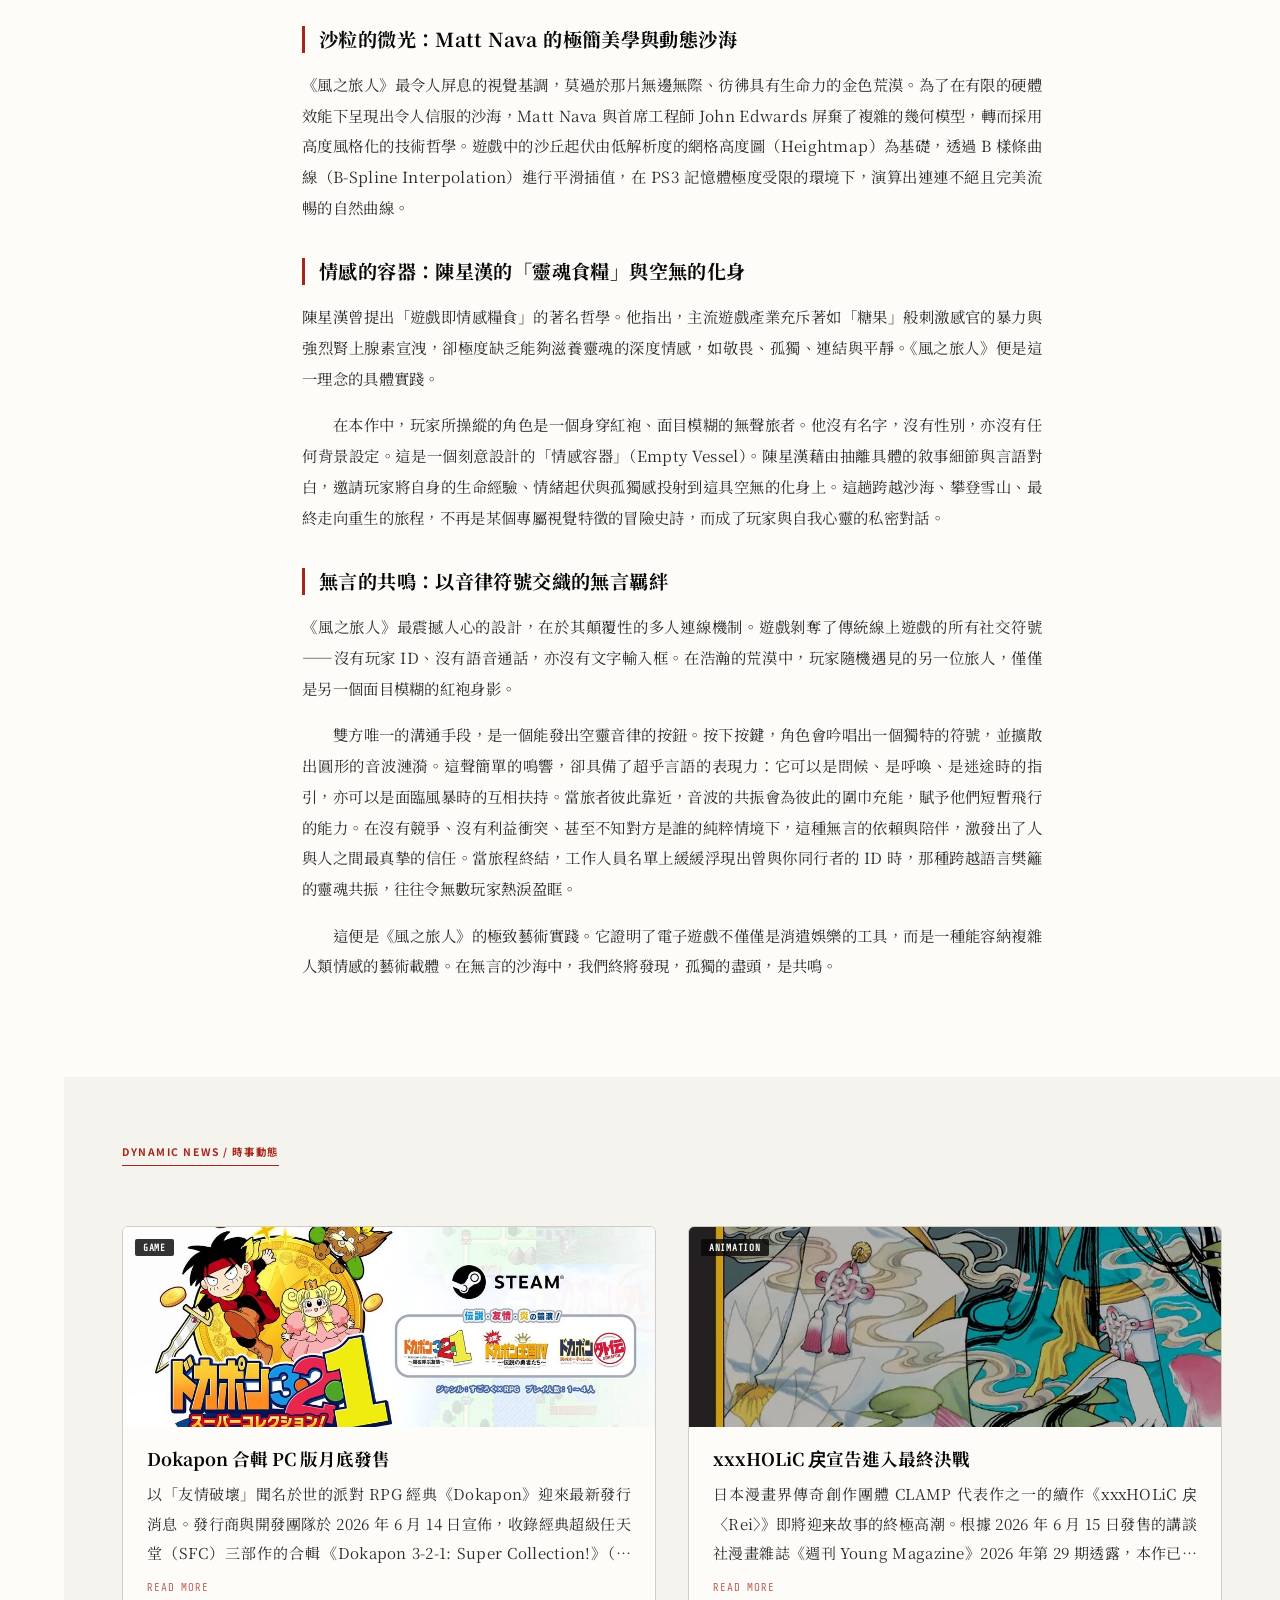
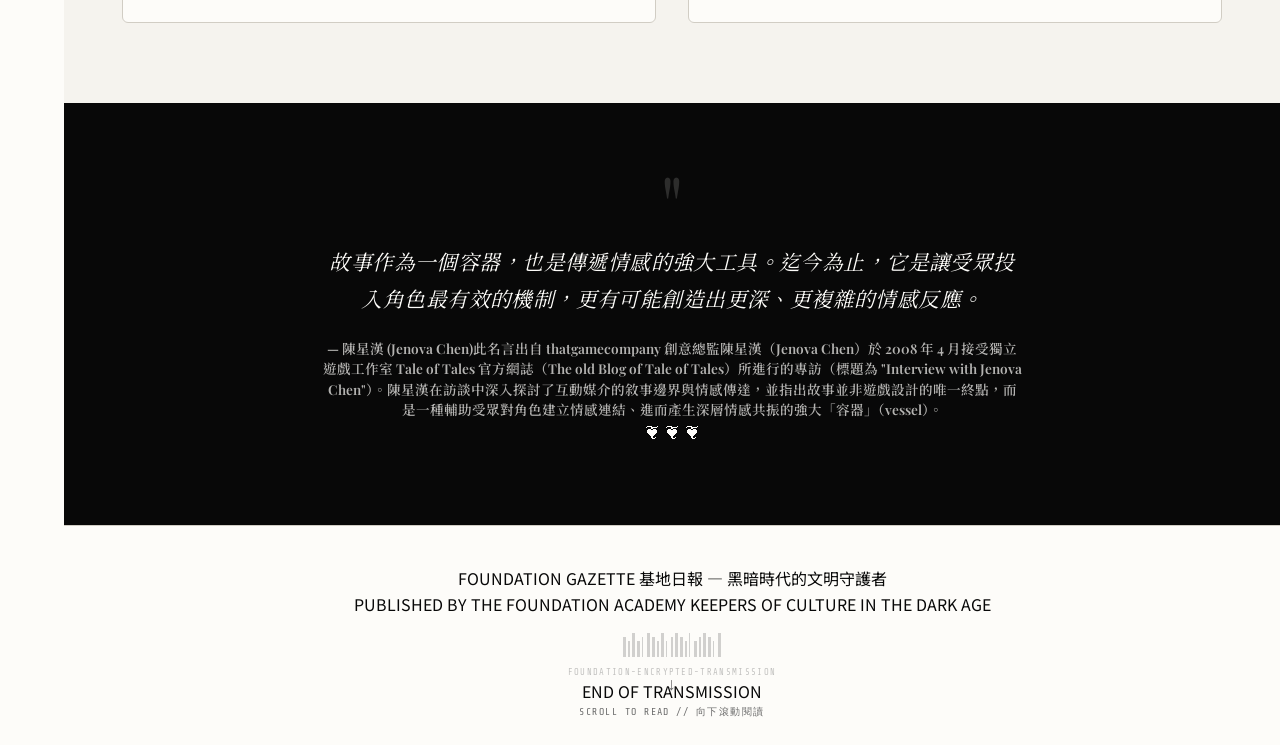
==== commit 15333598: "feat: implement premium sidebar control panel and inline news accordion for Issue NO. 027 (Journey)" ====
--- a/index.html
+++ b/index.html
@@ -85,28 +85,45 @@
         <ul class="sidebar-nav">
             <li class="sidebar-nav-item">
                 <a href="#heroSection" class="sidebar-link active" data-tooltip="日報">
-                    <span class="sidebar-link-icon">📰</span>
+                    <span class="sidebar-link-icon">
+                        <svg viewBox="0 0 24 24" fill="none" stroke="currentColor" stroke-width="1.5" stroke-linecap="round" stroke-linejoin="round">
+                            <path d="M4 4h12v16H4z"/>
+                            <path d="M16 8h4v12H8"/>
+                            <path d="M7 8h6M7 11h6M7 14h4"/>
+                        </svg>
+                    </span>
                     <span class="sidebar-link-label">日報</span>
                 </a>
             </li>
             <li class="sidebar-nav-item">
                 <a href="#" class="sidebar-link disabled" data-tooltip="特報（即將推出）" aria-disabled="true" tabindex="-1">
-                    <span class="sidebar-link-icon">📋</span>
+                    <span class="sidebar-link-icon">
+                        <svg viewBox="0 0 24 24" fill="none" stroke="currentColor" stroke-width="1.5" stroke-linecap="round" stroke-linejoin="round">
+                            <path d="M13 2L3 14h9l-1 8 10-12h-9l1-8z"/>
+                        </svg>
+                    </span>
                     <span class="sidebar-link-label">特報 <small class="sidebar-badge">SOON</small></span>
                 </a>
             </li>
             <li class="sidebar-nav-item">
                 <a href="#" class="sidebar-link" data-tooltip="典藏" id="btnSidebarArchive">
-                    <span class="sidebar-link-icon">📚</span>
+                    <span class="sidebar-link-icon">
+                        <svg viewBox="0 0 24 24" fill="none" stroke="currentColor" stroke-width="1.5" stroke-linecap="round" stroke-linejoin="round">
+                            <path d="M4 19.5A2.5 2.5 0 0 1 6.5 17H20"/>
+                            <path d="M4 4.5A2.5 2.5 0 0 1 6.5 2H20v20H6.5A2.5 2.5 0 0 1 4 19.5v-15z"/>
+                            <path d="M8 7h6M8 11h4"/>
+                        </svg>
+                    </span>
                     <span class="sidebar-link-label">典藏</span>
                 </a>
             </li>
         </ul>
 
-        <!-- Issue Selector -->
+        <!-- Issue Selector — 新版迷你列表 -->
         <div class="sidebar-archive-wrapper">
-            <label for="selectArchive" class="sidebar-archive-label">選擇期數 / ARCHIVES</label>
-            <select id="selectArchive" class="sidebar-archive-select">
+            <label class="sidebar-archive-label">ARCHIVES</label>
+            <!-- 隱藏的原生 select（保留 JS 相容） -->
+            <select id="selectArchive" class="sidebar-archive-select" style="display:none;">
                 <option value="draft">草稿箱 (Latest)</option>
                 <option value="2026.06.15">NO. 027 - 2026.06.15</option>
                 <option value="2026.06.14">NO. 026 - 2026.06.14</option>
@@ -136,27 +153,52 @@
                 <option value="2026.05.21">NO. 002 - 2026.05.21</option>
                 <option value="2026.05.20">NO. 001 - 2026.05.20</option>
             </select>
+            <!-- 新的視覺列表 -->
+            <div class="sidebar-issue-list" id="sidebarIssueList"></div>
         </div>
 
         <!-- Tool Buttons -->
         <div class="sidebar-tools">
             <button id="btnToggleTheme" class="sidebar-tool-btn" data-tooltip="深色模式" title="切換深色/淺色模式">
-                <span class="sidebar-link-icon">🌙</span>
+                <span class="sidebar-link-icon" id="themeIcon">
+                    <svg viewBox="0 0 24 24" fill="none" stroke="currentColor" stroke-width="1.5" stroke-linecap="round" stroke-linejoin="round">
+                        <path d="M21 12.79A9 9 0 1 1 11.21 3 7 7 0 0 0 21 12.79z"/>
+                    </svg>
+                </span>
                 <span class="sidebar-link-label">深色模式</span>
             </button>
             <button id="btnToggleEditor" class="sidebar-tool-btn" data-tooltip="編輯器" title="開啟編輯器">
-                <span class="sidebar-link-icon">⚙️</span>
+                <span class="sidebar-link-icon">
+                    <svg viewBox="0 0 24 24" fill="none" stroke="currentColor" stroke-width="1.5" stroke-linecap="round" stroke-linejoin="round">
+                        <path d="M12 3v6M12 15v6"/>
+                        <circle cx="12" cy="12" r="3"/>
+                        <path d="M5 6v4M5 14v4"/>
+                        <circle cx="5" cy="12" r="2"/>
+                        <path d="M19 4v6M19 14v6"/>
+                        <circle cx="19" cy="12" r="2"/>
+                    </svg>
+                </span>
                 <span class="sidebar-link-label">編輯器</span>
             </button>
             <button id="btnOpenShareModal" class="sidebar-tool-btn" data-tooltip="分享卡" title="生成分享卡">
-                <span class="sidebar-link-icon">🔗</span>
+                <span class="sidebar-link-icon">
+                    <svg viewBox="0 0 24 24" fill="none" stroke="currentColor" stroke-width="1.5" stroke-linecap="round" stroke-linejoin="round">
+                        <circle cx="18" cy="5" r="3"/>
+                        <circle cx="6" cy="12" r="3"/>
+                        <circle cx="18" cy="19" r="3"/>
+                        <path d="M8.59 13.51l6.83 3.98M15.41 6.51l-6.82 3.98"/>
+                    </svg>
+                </span>
                 <span class="sidebar-link-label">分享卡</span>
             </button>
         </div>
 
         <!-- Sidebar Footer -->
         <div class="sidebar-footer">
-            <span class="sidebar-footer-text">v2.0</span>
+            <div class="sidebar-pulse-row">
+                <span class="sidebar-pulse-dot"></span>
+                <span class="sidebar-footer-text">FOUNDATION GAZETTE v2.0</span>
+            </div>
         </div>
     </nav>
 
--- a/style.css
+++ b/style.css
@@ -154,10 +154,18 @@
     top: 0;
     width: var(--sidebar-width);
     height: 100vh;
-    background: rgba(17, 17, 22, 0.95);
-    backdrop-filter: blur(16px);
-    -webkit-backdrop-filter: blur(16px);
-    border-right: 1px solid var(--ui-border);
+    background: linear-gradient(
+        180deg,
+        rgba(17, 17, 22, 0.98) 0%,
+        rgba(12, 12, 16, 0.99) 50%,
+        rgba(17, 17, 22, 0.98) 100%
+    );
+    backdrop-filter: blur(20px);
+    -webkit-backdrop-filter: blur(20px);
+    border-right: none;
+    box-shadow: 
+        1px 0 0 rgba(255, 255, 255, 0.04),
+        inset -1px 0 0 rgba(255, 255, 255, 0.02);
     display: flex;
     flex-direction: column;
     z-index: 500;
@@ -302,10 +310,18 @@
     font-size: 1.1rem;
     font-weight: 900;
     color: var(--mag-accent);
-    background: rgba(166, 38, 27, 0.1);
-    border-radius: 8px;
+    background: radial-gradient(circle, rgba(166, 38, 27, 0.15) 0%, transparent 70%);
+    border: 1px solid rgba(166, 38, 27, 0.25);
+    border-radius: 10px;
     flex-shrink: 0;
     letter-spacing: -0.02em;
+    animation: monogramPulse 4s ease-in-out infinite;
+    box-shadow: 0 0 12px rgba(166, 38, 27, 0.1);
+}
+
+@keyframes monogramPulse {
+    0%, 100% { box-shadow: 0 0 12px rgba(166, 38, 27, 0.1); }
+    50% { box-shadow: 0 0 20px rgba(166, 38, 27, 0.25); }
 }
 
 .sidebar-brand-text {
@@ -376,13 +392,13 @@
 }
 
 .sidebar-link:hover {
-    background: rgba(255, 255, 255, 0.06);
+    background: linear-gradient(90deg, rgba(255, 255, 255, 0.06) 0%, transparent 100%);
     color: var(--ui-text);
 }
 
 .sidebar-link.active {
     color: #fff;
-    background: rgba(166, 38, 27, 0.12);
+    background: linear-gradient(90deg, rgba(166, 38, 27, 0.15) 0%, transparent 100%);
 }
 
 .sidebar-link.active::before {
@@ -392,8 +408,8 @@
     top: 50%;
     transform: translateY(-50%);
     width: 3px;
-    height: 20px;
-    background: var(--mag-accent);
+    height: 24px;
+    background: linear-gradient(180deg, transparent, var(--mag-accent), transparent);
     border-radius: 0 2px 2px 0;
 }
 
@@ -404,7 +420,6 @@
 }
 
 .sidebar-link-icon {
-    font-size: 18px;
     width: 40px;
     height: 40px;
     display: flex;
@@ -412,6 +427,17 @@
     justify-content: center;
     flex-shrink: 0;
     line-height: 1;
+}
+
+.sidebar-link-icon svg {
+    width: 20px;
+    height: 20px;
+    color: inherit;
+    transition: color 0.2s ease, filter 0.2s ease;
+}
+
+.sidebar-link.active .sidebar-link-icon svg {
+    filter: drop-shadow(0 0 4px rgba(212, 72, 59, 0.4));
 }
 
 .sidebar-link-label {
@@ -481,7 +507,7 @@
 }
 
 .sidebar-tool-btn:hover {
-    background: rgba(255, 255, 255, 0.06);
+    background: linear-gradient(90deg, rgba(255, 255, 255, 0.06) 0%, transparent 100%);
     color: var(--ui-text);
 }
 
@@ -545,11 +571,127 @@
     overflow: hidden;
 }
 
+.sidebar-pulse-row {
+    display: flex;
+    align-items: center;
+    justify-content: center;
+    gap: 6px;
+}
+
+.sidebar-pulse-dot {
+    width: 5px;
+    height: 5px;
+    border-radius: 50%;
+    background: var(--mag-accent);
+    animation: pulseDot 3s ease-in-out infinite;
+}
+
+@keyframes pulseDot {
+    0%, 100% { opacity: 0.3; box-shadow: 0 0 0 rgba(166,38,27,0); }
+    50% { opacity: 1; box-shadow: 0 0 6px rgba(166,38,27,0.4); }
+}
+
 /* Archive Select inside sidebar */
 .sidebar-archive-wrapper {
     padding: 8px 8px;
     border-top: 1px solid var(--ui-border);
     flex-shrink: 0;
+}
+
+.sidebar-archive-label {
+    display: block;
+    font-size: 0.55rem;
+    font-weight: 700;
+    color: var(--ui-text-muted);
+    letter-spacing: 0.05em;
+    margin-bottom: 4px;
+    opacity: 0;
+    max-width: 0;
+    overflow: hidden;
+    transition: opacity 0.2s ease 0.1s, max-width 0.3s ease;
+}
+
+.sidebar.expanded .sidebar-archive-label {
+    opacity: 0.7;
+    max-width: 160px;
+}
+
+/* 迷你期數列表 */
+.sidebar-issue-list {
+    display: flex;
+    flex-direction: column;
+    gap: 1px;
+    max-height: 180px;
+    overflow-y: auto;
+    overflow-x: hidden;
+    padding: 4px 0;
+    /* 自訂 scrollbar */
+    scrollbar-width: thin;
+    scrollbar-color: rgba(255,255,255,0.08) transparent;
+}
+
+.sidebar-issue-list::-webkit-scrollbar {
+    width: 3px;
+}
+.sidebar-issue-list::-webkit-scrollbar-thumb {
+    background: rgba(255,255,255,0.1);
+    border-radius: 2px;
+}
+
+.sidebar-issue-item {
+    display: flex;
+    align-items: center;
+    gap: 8px;
+    padding: 6px 10px;
+    border: none;
+    background: none;
+    color: var(--ui-text-muted);
+    font-family: 'Share Tech Mono', monospace;
+    font-size: 0.65rem;
+    letter-spacing: 0.05em;
+    cursor: pointer;
+    border-radius: 4px;
+    transition: background 0.15s ease, color 0.15s ease;
+    width: 100%;
+    text-align: left;
+    white-space: nowrap;
+}
+
+.sidebar-issue-item:hover {
+    background: rgba(255, 255, 255, 0.04);
+    color: var(--ui-text);
+}
+
+.sidebar-issue-item.active {
+    color: #fff;
+    background: rgba(166, 38, 27, 0.12);
+}
+
+.issue-dot {
+    width: 5px;
+    height: 5px;
+    border-radius: 50%;
+    background: var(--mag-accent);
+    flex-shrink: 0;
+    opacity: 0;
+}
+
+.sidebar-issue-item.active .issue-dot {
+    opacity: 1;
+}
+
+.issue-number {
+    color: var(--ui-text-muted);
+    min-width: 28px;
+}
+
+.issue-date {
+    opacity: 0.6;
+}
+
+/* 側邊欄收合時隱藏列表 */
+.sidebar:not(.expanded) .sidebar-issue-list {
+    display: none;
 }
 
 .sidebar-archive-select {
@@ -1076,15 +1218,58 @@
 .news-card {
     background: var(--mag-bg);
     border: 1px solid var(--mag-border);
-    border-radius: 4px;
+    border-radius: 6px;
     overflow: hidden;
-    transition: transform 0.3s ease, box-shadow 0.3s ease;
+    transition: 
+        transform 0.3s ease, 
+        box-shadow 0.3s ease,
+        border-color 0.3s ease,
+        grid-column 0s;
     cursor: default;
 }
 
 .news-card:hover {
     transform: translateY(-4px);
     box-shadow: 0 12px 32px var(--mag-shadow);
+}
+
+/* --- 展開狀態 --- */
+.news-card-expanded {
+    grid-column: 1 / -1;  /* 佔滿整行 */
+    transform: translateY(0) !important;
+    border-color: var(--mag-accent);
+    border-left: 3px solid var(--mag-accent);
+    box-shadow: 0 8px 32px var(--mag-shadow);
+}
+
+.news-card-expanded:hover {
+    transform: translateY(0);
+}
+
+/* --- 摘要在展開後隱藏 --- */
+.news-card-expanded .news-card-excerpt {
+    display: none;
+}
+
+/* --- Read More 提示 --- */
+.news-card-read-more {
+    display: inline-block;
+    margin-top: 12px;
+    font-family: 'Share Tech Mono', monospace;
+    font-size: 0.68rem;
+    letter-spacing: 0.08em;
+    color: var(--mag-accent);
+    text-transform: uppercase;
+    opacity: 0.7;
+    transition: opacity 0.2s ease;
+}
+
+.news-card-body:hover .news-card-read-more {
+    opacity: 1;
+}
+
+.news-card-expanded .news-card-read-more {
+    display: none;
 }
 
 .news-card-image {
@@ -1144,12 +1329,59 @@
 
 /* Expandable content inside news card */
 .news-card-content {
-    display: none;
-    padding: 0 24px 24px;
+    max-height: 0;
+    overflow: hidden;
+    opacity: 0;
+    padding: 0 24px;
+    transition: 
+        max-height 0.5s cubic-bezier(0.22, 1, 0.36, 1),
+        opacity 0.4s ease 0.1s,
+        padding 0.5s cubic-bezier(0.22, 1, 0.36, 1);
 }
 
 .news-card-expanded .news-card-content {
-    display: block;
+    max-height: 2000px;
+    opacity: 1;
+    padding: 0 24px 28px;
+}
+
+/* --- 展開內容的圖片說明 --- */
+.news-card-content-caption {
+    font-family: 'Noto Serif TC', serif;
+    font-size: 0.75rem;
+    font-style: italic;
+    color: var(--mag-text-light);
+    text-align: center;
+    margin-bottom: 20px;
+    padding-top: 4px;
+}
+
+/* --- 收合按鈕 --- */
+.news-card-collapse-btn {
+    display: flex;
+    align-items: center;
+    gap: 6px;
+    margin-top: 24px;
+    padding: 8px 16px;
+    border: 1px solid var(--mag-border);
+    border-radius: 4px;
+    background: var(--mag-bg-alt);
+    color: var(--mag-text-muted);
+    font-family: 'Share Tech Mono', monospace;
+    font-size: 0.68rem;
+    letter-spacing: 0.08em;
+    text-transform: uppercase;
+    cursor: pointer;
+    transition: color 0.2s ease, border-color 0.2s ease;
+}
+
+.news-card-collapse-btn:hover {
+    color: var(--mag-text);
+    border-color: var(--mag-text-muted);
+}
+
+.news-card-collapse-btn svg {
+    color: inherit;
 }
 
 .news-card-content .article-paragraph {
